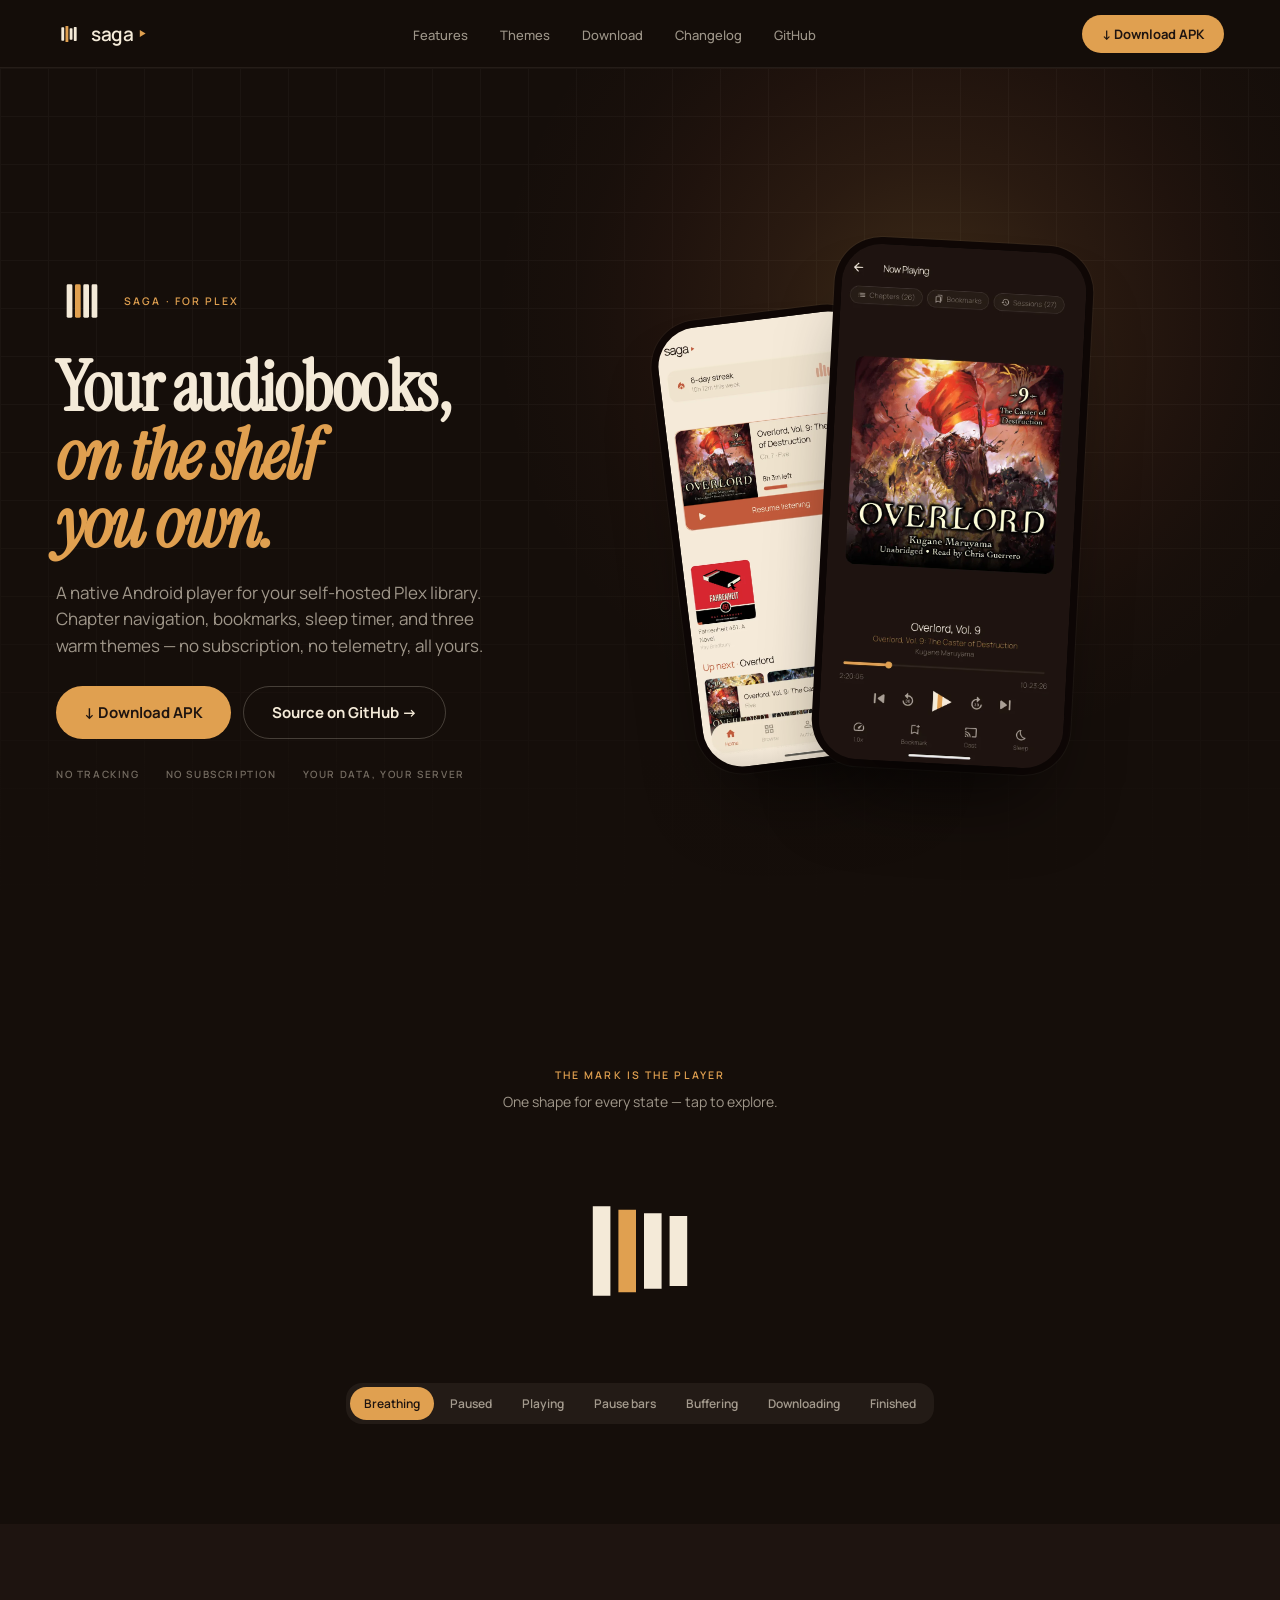
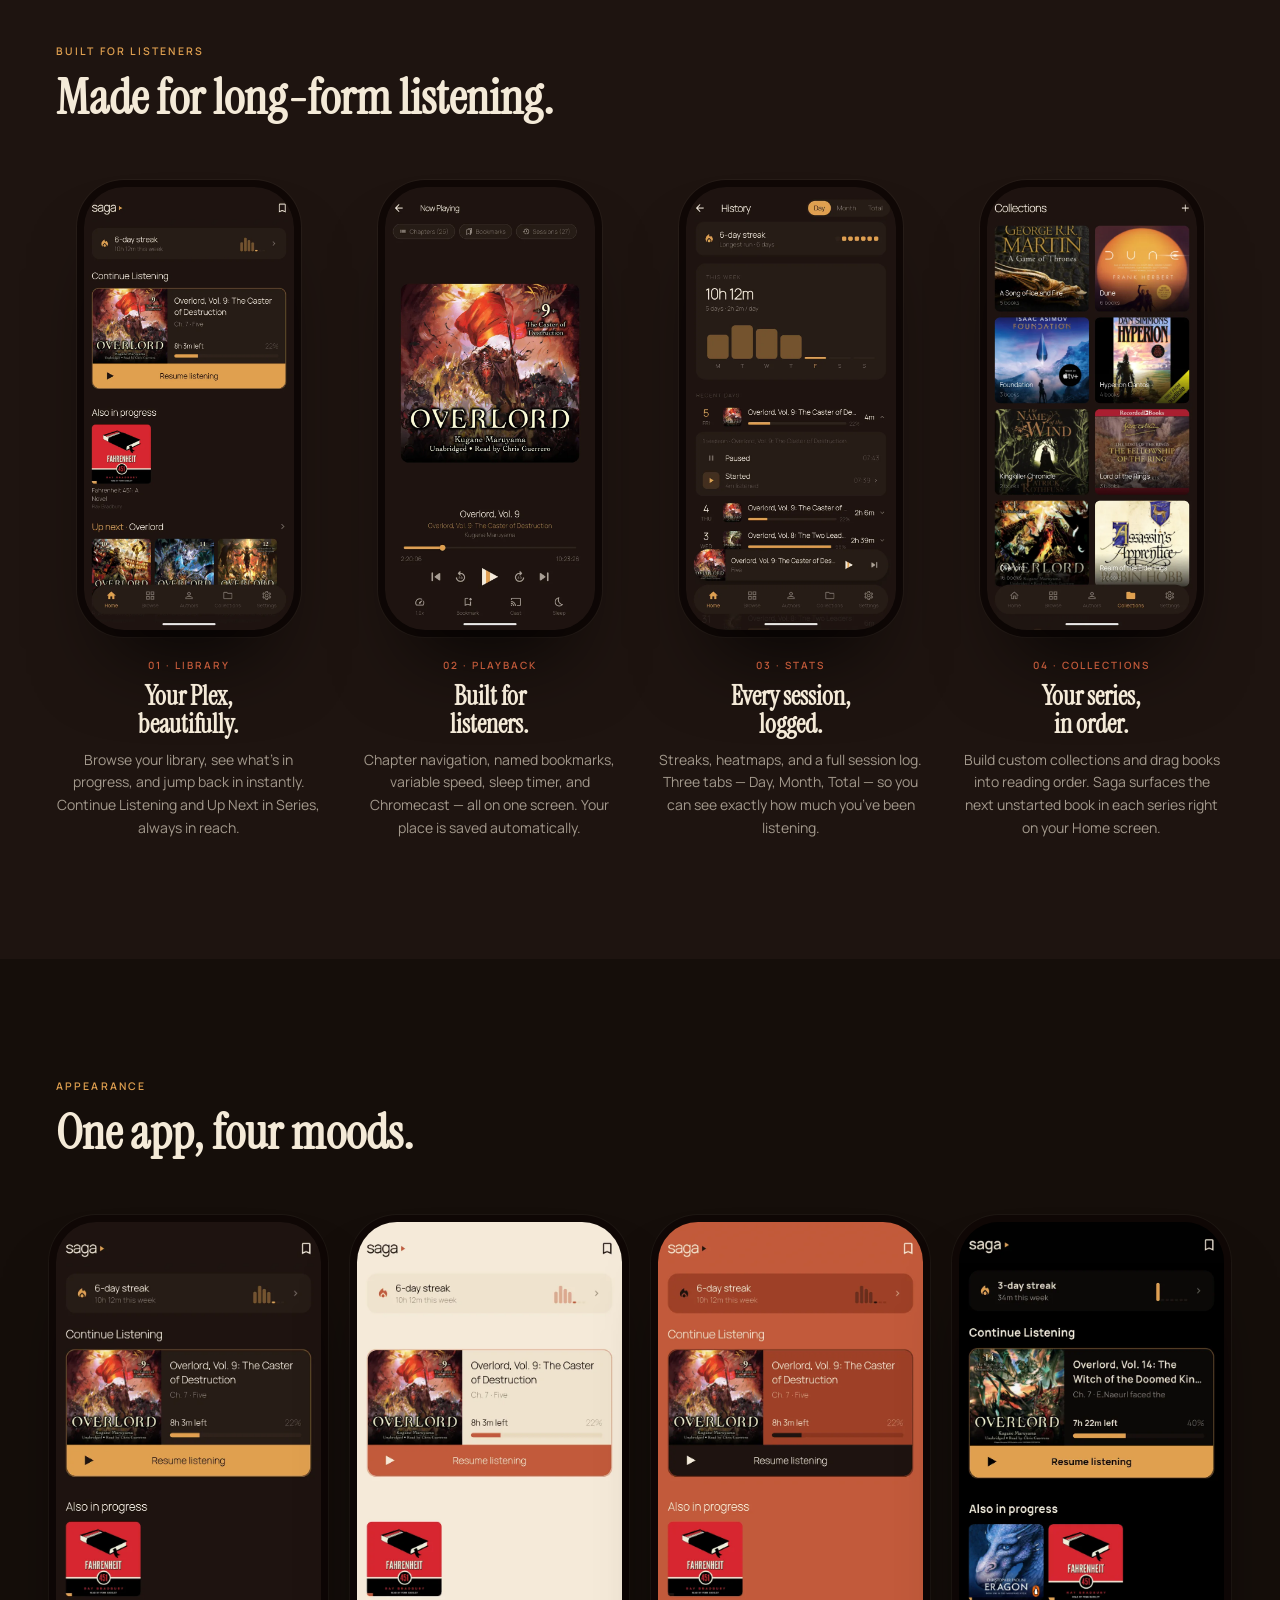
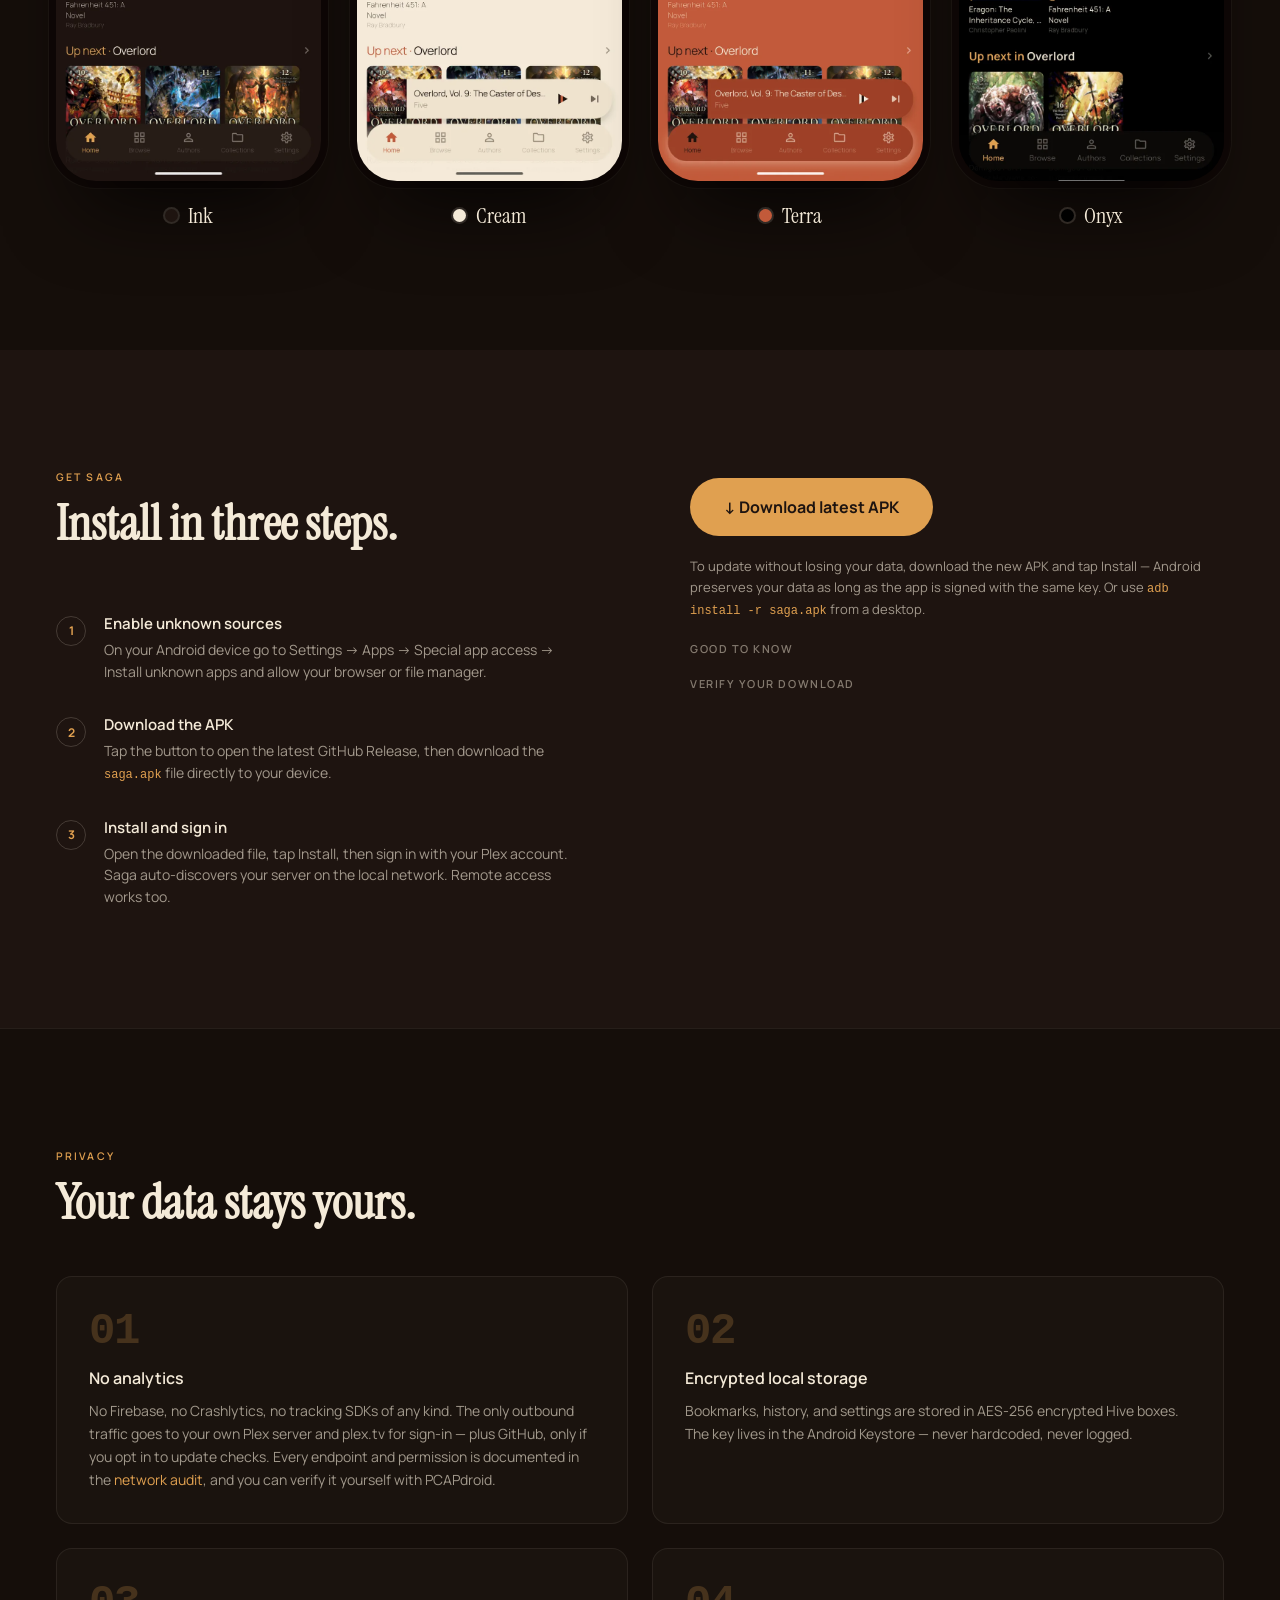
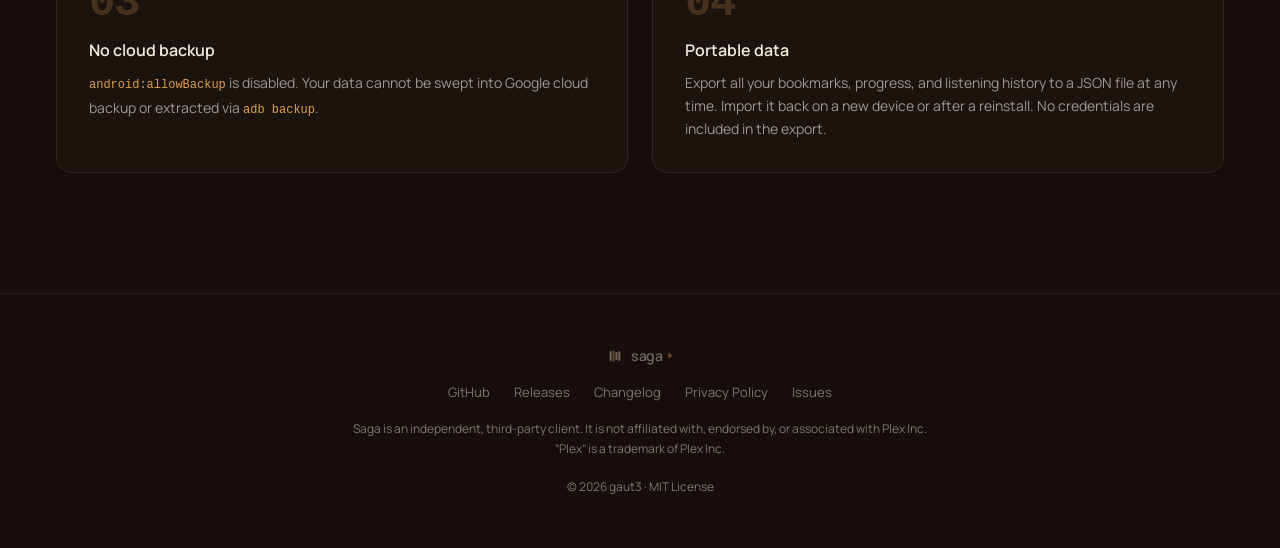
==== docs/index.html @ f22e3cf7 "Better webpage performance" ====
<!doctype html>
<html lang="en">
<head>
  <meta charset="utf-8" />
  <title>Saga — Audiobook player for Plex</title>
  <meta name="viewport" content="width=device-width, initial-scale=1" />
  <meta name="description" content="A native Android audiobook player for your self-hosted Plex library. Stream, download offline, and track your listening. Free and open source." />
  <meta property="og:title" content="Saga — Audiobook player for Plex" />
  <meta property="og:description" content="Stream audiobooks from your Plex server. No subscription, no telemetry, all yours." />
  <meta property="og:type" content="website" />

  <link rel="icon" type="image/svg+xml" href="assets/svg/mark/saga-mark-ink-bg.svg" />
  <link rel="icon" type="image/png" sizes="96x96" href="favicon-96x96.png" />
  <link rel="icon" type="image/png" sizes="192x192" href="favicon-192x192.png" />
  <link rel="icon" href="favicon.ico" sizes="48x48" />
  <link rel="apple-touch-icon" href="apple-touch-icon.png" />

  <link rel="preconnect" href="https://fonts.googleapis.com" />
  <link rel="preconnect" href="https://fonts.gstatic.com" crossorigin />
  <link href="https://fonts.googleapis.com/css2?family=Manrope:wght@400;500;600;700&family=Instrument+Serif:ital@0;1&display=swap" rel="stylesheet" />

  <style>
    *, *::before, *::after { box-sizing: border-box; margin: 0; padding: 0; }

    :root {
      --ink:    #1E1410;
      --ink-bg: #150E0A;
      --cream:  #F4EAD8;
      --amber:  #E0A050;
      --terra:  #C25A3A;
      --sub:    rgba(244,234,216,0.62);
      --sub2:   rgba(244,234,216,0.48);
      --border: rgba(244,234,216,0.07);
      --ff-body:    'Manrope', system-ui, sans-serif;
      --ff-display: 'Instrument Serif', Georgia, serif;
    }

    html { scroll-behavior: smooth; }

    body {
      font-family: var(--ff-body);
      background: var(--ink-bg);
      color: var(--cream);
      -webkit-font-smoothing: antialiased;
      overflow-x: hidden;
    }

    /* ─── ANIMATED MARK ─── */
    /* Uniform bar geometry for ALL animated states: y=36 h=128, centred at y=100.
       Logo-pose (varied heights) is static-only — nav and footer only. */
    .mark .sp, .demo-mark .sp {
      transform-box: fill-box;
      transform-origin: center center;
    }

    /* Scrolled out of view — stop repainting (toggled by the observer in JS). */
    .mark.offscreen .sp { animation-play-state: paused; }

    /* Playing — synthetic RMS envelope per spec:
       levels[i] = master + 0.18·sin(phase·rate[i] + off[i])
       rate=[1,1.6,1.3,2.0]  off=[0,1.1,2.3,3.4]  master≈0.68
       → periods from rate: 2.4 / rate[i] */
    @keyframes sp1 {
      0%,100% { transform: scaleY(0.78); }
      40%     { transform: scaleY(0.50); }
      70%     { transform: scaleY(0.86); }
    }
    @keyframes sp2 {
      0%,100% { transform: scaleY(0.72); }
      35%     { transform: scaleY(0.90); }
      65%     { transform: scaleY(0.50); }
    }
    @keyframes sp3 {
      0%,100% { transform: scaleY(0.80); }
      50%     { transform: scaleY(0.48); }
    }
    @keyframes sp4 {
      0%,100% { transform: scaleY(0.65); }
      30%     { transform: scaleY(0.94); }
      68%     { transform: scaleY(0.54); }
    }

    @media (prefers-reduced-motion: no-preference) {
      /* periods: 2.4s / rate;  delays: off/(2π) × period */
      .mark.playing .sp1 { animation: sp1 2.40s ease-in-out infinite 0.00s; }
      .mark.playing .sp2 { animation: sp2 1.50s ease-in-out infinite 0.26s; }
      .mark.playing .sp3 { animation: sp3 1.85s ease-in-out infinite 0.68s; }
      .mark.playing .sp4 { animation: sp4 1.20s ease-in-out infinite 0.65s; }
    }

    /* ─── NAV ─── */
    nav {
      position: sticky; top: 0; z-index: 100;
      display: flex; align-items: center; justify-content: space-between;
      padding: 0 56px; height: 68px;
      /* No backdrop-filter: at this opacity the blur was invisible but still cost
         a full-width re-composite on every scroll frame. */
      background: rgba(21,14,10,0.94);
      border-bottom: 1px solid var(--border);
    }

    .nav-logo {
      display: flex; align-items: center; gap: 9px; text-decoration: none;
    }
    .nav-wordmark {
      display: inline-flex; align-items: center; gap: 5px;
      font-family: var(--ff-body); font-weight: 600; font-size: 19px;
      letter-spacing: -0.025em; color: var(--cream);
    }

    .nav-links { display: flex; gap: 32px; list-style: none; }
    .nav-links a {
      font-size: 13px; font-weight: 500;
      color: var(--sub); text-decoration: none;
      transition: color .15s;
    }
    .nav-links a:hover { color: var(--cream); }

    .nav-toggle {
      display: none; background: none; border: none;
      cursor: pointer; color: var(--cream); padding: 8px;
      flex-shrink: 0;
    }

    /* ─── BUTTONS ─── */
    .btn {
      display: inline-flex; align-items: center; gap: 7px;
      font-family: var(--ff-body); font-weight: 700;
      border-radius: 99px; text-decoration: none; cursor: pointer;
      transition: opacity .15s, transform .15s;
      border: none;
    }
    .btn:hover { opacity: .88; transform: translateY(-1px); }

    .btn-amber { background: var(--amber); color: var(--ink); }
    .btn-sm  { font-size: 13px; padding: 10px 20px; }
    .btn-md  { font-size: 15px; padding: 15px 28px; }
    .btn-lg  { font-size: 16px; padding: 18px 34px; }

    .btn-ghost {
      background: transparent; color: var(--cream);
      border: 1px solid rgba(244,234,216,.22);
    }
    .btn-ghost:hover { border-color: rgba(244,234,216,.45); opacity: 1; }

    /* ─── PHONE FRAME ─── */
    .phone {
      border-radius: 40px; overflow: hidden; background: #060302;
      box-shadow:
        0 50px 80px -30px rgba(0,0,0,.75),
        0 0 0 7px #100806,
        0 0 0 8px rgba(244,234,216,.04);
      flex-shrink: 0;
    }
    /* height:auto lets the intrinsic width/height attrs reserve space without
       forcing the pixel height. */
    .phone img { display: block; width: 100%; height: auto; }

    /* ─── HERO ─── */
    #hero {
      position: relative; overflow: hidden;
      min-height: 100svh;
      display: flex; align-items: center;
      padding: 100px 56px 80px;
    }

    .hero-glow {
      position: absolute; right: -80px; top: -180px;
      width: 860px; height: 860px; pointer-events: none;
      /* No filter: blur() — an 18px blur on an 860px box forced a large offscreen
         buffer for softening a gradient that already falls off over ~390px.
         The extra stops carry the same tail at zero compositor cost. */
      background: radial-gradient(circle,
        rgba(224,160,80,.20)  0%,
        rgba(210,125,70,.11) 26%,
        rgba(194,90,58,.06)  45%,
        rgba(194,90,58,.02)  58%,
        transparent          72%);
    }

    .hero-grid {
      position: absolute; inset: 0; pointer-events: none; opacity: .032;
      background-image:
        linear-gradient(rgba(244,234,216,1) 1px, transparent 1px),
        linear-gradient(90deg, rgba(244,234,216,1) 1px, transparent 1px);
      background-size: 48px 48px;
      -webkit-mask-image: linear-gradient(to bottom, black 40%, transparent 100%);
      mask-image: linear-gradient(to bottom, black 40%, transparent 100%);
    }

    #hero::after {
      content: '';
      position: absolute; bottom: 0; left: 0; right: 0;
      height: 220px; pointer-events: none;
      background: linear-gradient(to bottom, transparent, var(--ink-bg));
    }

    .hero-inner {
      position: relative;
      max-width: 1240px; margin: 0 auto; width: 100%;
      display: grid; grid-template-columns: 1fr 1fr;
      gap: 80px; align-items: center;
    }

    .hero-copy { display: flex; flex-direction: column; gap: 22px; }

    .eyebrow {
      font-size: 10.5px; font-weight: 600;
      letter-spacing: .2em; text-transform: uppercase;
      color: var(--amber);
    }

    .hero-h1 {
      font-family: var(--ff-display);
      font-size: clamp(50px, 5.5vw, 84px);
      line-height: .97; letter-spacing: -.02em;
    }
    .hero-h1 em { color: var(--amber); font-style: italic; }

    .hero-sub {
      font-size: 17px; line-height: 1.58;
      color: var(--sub); max-width: 460px;
    }

    .hero-ctas { display: flex; gap: 12px; flex-wrap: wrap; margin-top: 4px; }

    .hero-trust {
      display: flex; gap: 26px; flex-wrap: wrap; margin-top: 6px;
    }
    .hero-trust span {
      font-size: 10px; font-weight: 600;
      letter-spacing: .16em; text-transform: uppercase;
      color: var(--sub2);
    }

    .hero-phones {
      position: relative; height: 580px;
    }
    .hero-phones .phone-a {
      position: absolute; left: 0; top: 80px;
      width: 210px; transform: rotate(-7deg);
    }
    .hero-phones .phone-b {
      position: absolute; left: 150px; top: 10px;
      width: 245px; transform: rotate(3deg); z-index: 2;
    }

    /* ─── SHARED SECTION CHROME ─── */
    .section { padding: 120px 56px; }
    .section-inner { max-width: 1200px; margin: 0 auto; }

    .section-h2 {
      font-family: var(--ff-display);
      font-size: clamp(34px, 3.8vw, 52px);
      line-height: 1.05; margin: 14px 0 64px;
    }

    /* ─── MARK DEMO ─── */
    /* Animations are JS-driven (rAF morph engine). Only layout here. */
    #mark-demo { padding: 100px 56px; text-align: center; }
    .demo-caption { font-size: 14px; color: var(--sub); margin-top: 10px; }
    .demo-stage {
      display: flex; justify-content: center; align-items: center;
      height: 200px; margin: 40px 0 32px;
    }

    /* state bar */
    .state-bar {
      display: flex; flex-wrap: wrap; justify-content: center;
      background: rgba(244,234,216,0.06);
      border-radius: 16px; padding: 4px; gap: 2px;
      width: fit-content; max-width: 100%; margin: 0 auto;
    }
    .state-btn {
      font-family: var(--ff-body); font-size: 12px; font-weight: 600;
      color: var(--sub); background: transparent; border: none;
      padding: 8px 14px; border-radius: 99px; cursor: pointer;
      transition: background .15s, color .15s; white-space: nowrap;
    }
    .state-btn:hover { color: var(--cream); }
    .state-btn.active { background: var(--amber); color: var(--ink); }

    /* ─── FEATURES ─── */
    #features { background: var(--ink); }

    .features-grid {
      display: grid; grid-template-columns: repeat(4,1fr);
      gap: 36px; align-items: start;
    }

    .feature-card {
      display: flex; flex-direction: column;
      align-items: center; gap: 28px;
    }
    .feature-card .phone { width: min(210px, 100%); }

    .feature-copy { text-align: center; min-height: 100px; }
    .feature-copy .feature-eyebrow {
      font-size: 10px; font-weight: 600;
      letter-spacing: .2em; text-transform: uppercase;
      color: var(--terra); margin-bottom: 10px;
    }
    .feature-copy h3 {
      font-family: var(--ff-display);
      font-size: 26px; line-height: 1.1; margin-bottom: 10px;
    }
    .feature-copy p { font-size: 14px; line-height: 1.62; color: var(--sub); }

    /* ─── THEMES ─── */
    #themes {}

    .themes-grid {
      display: grid; grid-template-columns: repeat(4,1fr);
      gap: 36px;
    }

    .theme-card {
      display: flex; flex-direction: column;
      align-items: center; gap: 20px;
    }
    .theme-card .phone { width: 100%; max-width: 300px; }

    .theme-label {
      display: flex; align-items: center; gap: 10px;
    }
    .theme-swatch {
      width: 13px; height: 13px; border-radius: 50%;
      box-shadow: 0 0 0 2px rgba(244,234,216,.14);
    }
    .theme-name {
      font-family: var(--ff-display); font-size: 22px;
    }

    /* ─── DOWNLOAD ─── */
    #download { background: var(--ink); }

    .download-layout {
      display: grid; grid-template-columns: 1fr 1fr;
      gap: 100px; align-items: start;
    }

    .steps { display: flex; flex-direction: column; gap: 32px; }

    .step { display: flex; gap: 18px; align-items: flex-start; }

    .step-num {
      width: 30px; height: 30px; border-radius: 50%; flex-shrink: 0;
      border: 1px solid rgba(244,234,216,.18);
      display: flex; align-items: center; justify-content: center;
      font-size: 12px; font-weight: 700; color: var(--amber);
      margin-top: 3px;
    }
    .step-body h4 { font-size: 15px; font-weight: 600; margin-bottom: 5px; }
    .step-body p  { font-size: 14px; line-height: 1.55; color: var(--sub); }

    .download-aside {
      display: flex; flex-direction: column; gap: 20px;
      padding-top: 8px; align-items: flex-start;
    }
    .download-note {
      font-size: 13px; line-height: 1.6; color: var(--sub2);
    }
    .download-note code {
      font-family: 'SF Mono', 'Fira Code', monospace;
      color: var(--amber); font-size: 12px;
    }
    .download-note--important { color: var(--sub); }
    .download-details { display: flex; flex-direction: column; gap: 14px; }
    .download-details summary {
      font-size: 11px; font-weight: 600;
      letter-spacing: .14em; text-transform: uppercase;
      color: var(--sub2); cursor: pointer; list-style: none;
      user-select: none;
    }
    .download-details summary::-webkit-details-marker { display: none; }

    /* ─── HERO MARK ─── */
    .hero-mark-wrap {
      display: flex; align-items: center; gap: 16px; margin-bottom: 4px;
    }

    /* ─── PRIVACY ─── */
    #privacy { border-top: 1px solid var(--border); }

    .privacy-grid {
      display: grid; grid-template-columns: repeat(2,1fr);
      gap: 24px; margin-top: 0;
    }

    .privacy-card {
      padding: 32px;
      border: 1px solid var(--border);
      border-radius: 16px;
      background: rgba(244,234,216,.025);
    }
    .privacy-card h3 { font-size: 16px; font-weight: 600; margin-bottom: 10px; }
    .privacy-card p  { font-size: 14px; line-height: 1.65; color: var(--sub); }
    .privacy-card::before {
      content: attr(data-index);
      display: block;
      font-family: 'SF Mono', 'Fira Code', monospace;
      font-size: 44px; font-weight: 700;
      color: var(--amber); opacity: 0.22;
      line-height: 1; margin-bottom: 14px;
      letter-spacing: -0.03em;
    }

    /* ─── FOOTER ─── */
    footer {
      padding: 52px 56px;
      border-top: 1px solid var(--border);
      display: flex; flex-direction: column;
      align-items: center; gap: 18px; text-align: center;
    }

    footer img { height: 18px; opacity: .45; }

    .footer-links { display: flex; gap: 24px; }
    .footer-links a {
      font-size: 13px; color: var(--sub2); text-decoration: none;
    }
    .footer-links a:hover { color: var(--sub); }

    .footer-legal {
      font-size: 12px; color: var(--sub2);
      max-width: 580px; line-height: 1.65;
    }

    /* ─── RESPONSIVE ─── */
    @media (max-width: 860px) {
      nav { padding: 0 24px; }
      .nav-toggle { display: flex; align-items: center; }
      .nav-links {
        display: none; flex-direction: column;
        position: absolute; top: 68px; left: 0; right: 0;
        background: rgba(21,14,10,0.97);
        padding: 8px 24px 20px; gap: 0;
        border-bottom: 1px solid var(--border); z-index: 99;
      }
      nav.nav-open .nav-links { display: flex; }
      .nav-links li { padding: 12px 0; border-bottom: 1px solid var(--border); }
      .nav-links li:last-child { border-bottom: none; }
      .nav-links a { font-size: 15px; }

      #hero { padding: 80px 24px 60px; }
      .hero-inner { grid-template-columns: 1fr; gap: 56px; }
      .hero-copy { align-items: center; text-align: center; }
      .hero-ctas { justify-content: center; }
      .hero-phones { height: 340px; width: 300px; margin: 0 auto; }
      .hero-phones .phone-a { width: 160px; top: 40px; }
      .hero-phones .phone-b { left: 110px; top: 0; width: 190px; }

      .section { padding: 80px 24px; }
      .section-inner { text-align: center; }
      .section-inner .eyebrow { display: block; }

      .features-grid,
      .themes-grid,
      .download-layout { grid-template-columns: 1fr; gap: 40px; }

      .privacy-grid { grid-template-columns: 1fr; gap: 20px; }

      .feature-card { align-items: center; }
      .feature-card .phone,
      .theme-card .phone { max-width: 260px; }

      .download-layout > div { text-align: center; }
      .steps { text-align: left; display: inline-block; }
      .download-aside { align-items: center; }

      footer { padding: 40px 24px; }
    }
  </style>
</head>
<body>

<!-- NAV -->
<nav>
  <a class="nav-logo" href="#">
    <svg viewBox="0 0 200 200" width="26" height="26" aria-hidden="true">
      <rect x="41"  y="48" width="22" height="104" rx="5" fill="#F4EAD8"/>
      <rect x="73"  y="38" width="22" height="124" rx="5" fill="#E0A050"/>
      <rect x="105" y="56" width="22" height="88"  rx="5" fill="#F4EAD8"/>
      <rect x="137" y="46" width="22" height="108" rx="5" fill="#F4EAD8"/>
    </svg>
    <span class="nav-wordmark">saga<svg width="9" height="9" viewBox="0 0 40 40" aria-hidden="true"><path d="M8 4 L34 20 L8 36 Z" fill="#E0A050"/></svg></span>
  </a>
  <ul class="nav-links">
    <li><a href="#features">Features</a></li>
    <li><a href="#themes">Themes</a></li>
    <li><a href="#download">Download</a></li>
    <li><a href="changelog.html">Changelog</a></li>
    <li><a href="https://github.com/gaut3/saga" target="_blank" rel="noopener">GitHub</a></li>
  </ul>
  <button class="nav-toggle" id="nav-toggle" aria-label="Open navigation" aria-expanded="false">
    <svg width="18" height="14" viewBox="0 0 18 14" fill="none" aria-hidden="true">
      <rect y="0" width="18" height="2" rx="1" fill="currentColor"/>
      <rect y="6" width="18" height="2" rx="1" fill="currentColor"/>
      <rect y="12" width="18" height="2" rx="1" fill="currentColor"/>
    </svg>
  </button>
  <a class="btn btn-amber btn-sm" href="https://github.com/gaut3/saga/releases/latest">&#8595; Download APK</a>
</nav>

<!-- HERO -->
<section id="hero">
  <div class="hero-glow"></div>
  <div class="hero-grid"></div>
  <div class="hero-inner">

    <div class="hero-copy">
      <div class="hero-mark-wrap">
        <svg class="mark playing" viewBox="0 0 200 200" width="52" height="52" aria-hidden="true">
          <rect class="sp sp1" x="41"  y="36" width="22" height="128" rx="5" fill="#F4EAD8"/>
          <rect class="sp sp2" x="73"  y="36" width="22" height="128" rx="5" fill="#E0A050"/>
          <rect class="sp sp3" x="105" y="36" width="22" height="128" rx="5" fill="#F4EAD8"/>
          <rect class="sp sp4" x="137" y="36" width="22" height="128" rx="5" fill="#F4EAD8"/>
        </svg>
        <div class="eyebrow" id="hero-version">Saga &middot; For Plex</div>
      </div>
      <h1 class="hero-h1">
        Your audiobooks,<br>
        <em>on the shelf<br>you own.</em>
      </h1>
      <p class="hero-sub">
        A native Android player for your self-hosted Plex library.
        Chapter navigation, bookmarks, sleep timer, and three warm themes &mdash;
        no subscription, no telemetry, all yours.
      </p>
      <div class="hero-ctas">
        <a class="btn btn-amber btn-md" href="https://github.com/gaut3/saga/releases/latest">&#8595; Download APK</a>
        <a class="btn btn-ghost btn-md" href="https://github.com/gaut3/saga" target="_blank" rel="noopener">Source on GitHub &rarr;</a>
      </div>
      <div class="hero-trust">
        <span>No tracking</span>
        <span>No subscription</span>
        <span>Your data, your server</span>
      </div>
    </div>

    <div class="hero-phones">
      <div class="phone phone-a">
        <img src="screens/home-cream.webp" alt="Home screen, cream theme"
             width="720" height="1517" decoding="async" fetchpriority="high" />
      </div>
      <div class="phone phone-b">
        <img src="screens/player-ink.webp" alt="Now Playing screen"
             width="720" height="1517" decoding="async" fetchpriority="high" />
      </div>
    </div>

  </div>
</section>

<!-- MARK DEMO -->
<section id="mark-demo" class="section">
  <div class="section-inner">
    <div class="eyebrow">The mark is the player</div>
    <p class="demo-caption">One shape for every state &mdash; tap to explore.</p>
    <div class="demo-stage">
      <!-- JS morph engine sets polygon points each frame.
           4 polygons = 4 bar/triangle slices; z-order handles pause-bar colour. -->
      <svg id="demo-mark" viewBox="0 0 200 200" width="160" height="160" overflow="visible" style="cursor:pointer" role="button" aria-label="Toggle play/pause">
        <polygon class="sp sp1" fill="#F4EAD8"/>
        <polygon class="sp sp2" fill="#E0A050"/>
        <polygon class="sp sp3" fill="#F4EAD8"/>
        <polygon class="sp sp4" fill="#F4EAD8"/>
      </svg>
    </div>
    <div class="state-bar">
      <button class="state-btn active" data-state="breathing">Breathing</button>
      <button class="state-btn" data-state="paused">Paused</button>
      <button class="state-btn" data-state="playing">Playing</button>
      <button class="state-btn" data-state="pausebars">Pause bars</button>
      <button class="state-btn" data-state="buffering">Buffering</button>
      <button class="state-btn" data-state="downloading">Downloading</button>
      <button class="state-btn" data-state="finished">Finished</button>
    </div>
  </div>
</section>

<!-- FEATURES -->
<section id="features" class="section">
  <div class="section-inner">
    <div class="eyebrow">Built for listeners</div>
    <h2 class="section-h2">Made for long-form listening.</h2>
    <div class="features-grid">

      <div class="feature-card">
        <div class="phone"><img src="screens/home-ink.webp" alt="Library screen" width="720" height="1517" loading="lazy" decoding="async" /></div>
        <div class="feature-copy">
          <div class="feature-eyebrow">01 &middot; Library</div>
          <h3>Your Plex,<br>beautifully.</h3>
          <p>Browse your library, see what&rsquo;s in progress, and jump back in instantly. Continue Listening and Up Next in Series, always in reach.</p>
        </div>
      </div>

      <div class="feature-card">
        <div class="phone"><img src="screens/player-ink.webp" alt="Player screen" width="720" height="1517" loading="lazy" decoding="async" /></div>
        <div class="feature-copy">
          <div class="feature-eyebrow">02 &middot; Playback</div>
          <h3>Built for<br>listeners.</h3>
          <p>Chapter navigation, named bookmarks, variable speed, sleep timer, and Chromecast &mdash; all on one screen. Your place is saved automatically.</p>
        </div>
      </div>

      <div class="feature-card">
        <div class="phone"><img src="screens/history-day-ink.webp" alt="History screen" width="720" height="1517" loading="lazy" decoding="async" /></div>
        <div class="feature-copy">
          <div class="feature-eyebrow">03 &middot; Stats</div>
          <h3>Every session,<br>logged.</h3>
          <p>Streaks, heatmaps, and a full session log. Three tabs &mdash; Day, Month, Total &mdash; so you can see exactly how much you&rsquo;ve been listening.</p>
        </div>
      </div>

      <div class="feature-card">
        <div class="phone"><img src="screens/collections-ink.webp" alt="Collections screen" width="720" height="1517" loading="lazy" decoding="async" /></div>
        <div class="feature-copy">
          <div class="feature-eyebrow">04 &middot; Collections</div>
          <h3>Your series,<br>in order.</h3>
          <p>Build custom collections and drag books into reading order. Saga surfaces the next unstarted book in each series right on your Home screen.</p>
        </div>
      </div>

    </div>
  </div>
</section>

<!-- THEMES -->
<section id="themes" class="section">
  <div class="section-inner">
    <div class="eyebrow">Appearance</div>
    <h2 class="section-h2">One app, four moods.</h2>
    <div class="themes-grid">

      <div class="theme-card">
        <div class="phone"><img src="screens/home-ink.webp" alt="Ink theme" width="720" height="1517" loading="lazy" decoding="async" /></div>
        <div class="theme-label">
          <div class="theme-swatch" style="background:#1E1410"></div>
          <span class="theme-name">Ink</span>
        </div>
      </div>

      <div class="theme-card">
        <div class="phone"><img src="screens/home-cream.webp" alt="Cream theme" width="720" height="1517" loading="lazy" decoding="async" /></div>
        <div class="theme-label">
          <div class="theme-swatch" style="background:#F4EAD8"></div>
          <span class="theme-name">Cream</span>
        </div>
      </div>

      <div class="theme-card">
        <div class="phone"><img src="screens/home-terra.webp" alt="Terra theme" width="720" height="1517" loading="lazy" decoding="async" /></div>
        <div class="theme-label">
          <div class="theme-swatch" style="background:#C25A3A"></div>
          <span class="theme-name">Terra</span>
        </div>
      </div>

      <div class="theme-card">
        <div class="phone"><img src="screens/home-onyx.webp" alt="Onyx theme — true black for OLED" width="720" height="1517" loading="lazy" decoding="async" /></div>
        <div class="theme-label">
          <div class="theme-swatch" style="background:#000"></div>
          <span class="theme-name">Onyx</span>
        </div>
      </div>

    </div>
  </div>
</section>

<!-- DOWNLOAD -->
<section id="download" class="section">
  <div class="section-inner">
    <div class="download-layout">

      <div>
        <div class="eyebrow">Get Saga</div>
        <h2 class="section-h2">Install in three steps.</h2>
        <div class="steps">
          <div class="step">
            <div class="step-num">1</div>
            <div class="step-body">
              <h4>Enable unknown sources</h4>
              <p>On your Android device go to Settings &rarr; Apps &rarr; Special app access &rarr; Install unknown apps and allow your browser or file manager.</p>
            </div>
          </div>
          <div class="step">
            <div class="step-num">2</div>
            <div class="step-body">
              <h4>Download the APK</h4>
              <p>Tap the button to open the latest GitHub Release, then download the <code style="font-family:monospace;color:var(--amber);font-size:12px">saga.apk</code> file directly to your device.</p>
            </div>
          </div>
          <div class="step">
            <div class="step-num">3</div>
            <div class="step-body">
              <h4>Install and sign in</h4>
              <p>Open the downloaded file, tap Install, then sign in with your Plex account. Saga auto-discovers your server on the local network. Remote access works too.</p>
            </div>
          </div>
        </div>
      </div>

      <div class="download-aside">
        <a class="btn btn-amber btn-lg" href="https://github.com/gaut3/saga/releases/latest">&#8595; Download latest APK</a>
        <p class="download-note download-note--important">
          To update without losing your data, download the new APK and tap Install &mdash; Android
          preserves your data as long as the app is signed with the same key. Or use
          <code>adb install -r saga.apk</code> from a desktop.
        </p>
        <details class="download-details">
          <summary>Good to know</summary>
          <p class="download-note">Requires Android 5.0+. A running Plex Media Server with an audiobook library is required.</p>
          <p class="download-note">Prefer not to use mobile data? Enable Wi-Fi-only downloads in Settings &mdash; Saga checks your connection before each job and skips metered networks automatically.</p>
          <p class="download-note">
            Prefer to build from source?<br>
            <a href="https://github.com/gaut3/saga" style="color:var(--amber);text-decoration:none">See the README &rarr;</a>
          </p>
        </details>
        <details class="download-details">
          <summary>Verify your download</summary>
          <p class="download-note">
            Every release ships a SHA-256 checksum. Compare it against the
            <code style="font-family:monospace;color:var(--amber);font-size:12px">saga.apk.sha256</code>
            file on the release page:<br>
            Windows: <code style="font-family:monospace;color:var(--amber);font-size:12px">certutil -hashfile saga.apk SHA256</code><br>
            Linux / macOS: <code style="font-family:monospace;color:var(--amber);font-size:12px">sha256sum saga.apk</code>
          </p>
          <p class="download-note">
            Releases also carry Sigstore build provenance &mdash; cryptographic proof the APK
            was built by GitHub Actions from this repository's public source. With the
            GitHub CLI:<br>
            <code style="font-family:monospace;color:var(--amber);font-size:12px">gh attestation verify saga.apk --repo gaut3/saga</code>
          </p>
          <p class="download-note">
            Releases are published <em>immutable</em>: assets cannot be modified or replaced
            after publishing.
          </p>
        </details>
      </div>

    </div>
  </div>
</section>

<!-- PRIVACY -->
<section id="privacy" class="section">
  <div class="section-inner">
    <div class="eyebrow">Privacy</div>
    <h2 class="section-h2" style="margin-bottom:48px">Your data stays yours.</h2>
    <div class="privacy-grid">

      <div class="privacy-card" data-index="01">
        <h3>No analytics</h3>
        <p>No Firebase, no Crashlytics, no tracking SDKs of any kind. The only outbound traffic goes to your own Plex server and plex.tv for sign-in &mdash; plus GitHub, only if you opt in to update checks. Every endpoint and permission is documented in the <a href="https://github.com/gaut3/saga#network-audit--every-endpoint-saga-contacts" style="color:var(--amber);text-decoration:none">network audit</a>, and you can verify it yourself with PCAPdroid.</p>
      </div>

      <div class="privacy-card" data-index="02">
        <h3>Encrypted local storage</h3>
        <p>Bookmarks, history, and settings are stored in AES-256 encrypted Hive boxes. The key lives in the Android Keystore &mdash; never hardcoded, never logged.</p>
      </div>

      <div class="privacy-card" data-index="03">
        <h3>No cloud backup</h3>
        <p><code style="font-family:monospace;font-size:12px;color:var(--amber)">android:allowBackup</code> is disabled. Your data cannot be swept into Google cloud backup or extracted via <code style="font-family:monospace;font-size:12px;color:var(--amber)">adb backup</code>.</p>
      </div>

      <div class="privacy-card" data-index="04">
        <h3>Portable data</h3>
        <p>Export all your bookmarks, progress, and listening history to a JSON file at any time. Import it back on a new device or after a reinstall. No credentials are included in the export.</p>
      </div>

    </div>
  </div>
</section>

<!-- FOOTER -->
<footer>
  <a href="#" style="display:inline-flex;align-items:center;gap:7px;text-decoration:none;opacity:.4;">
    <svg class="mark" viewBox="0 0 200 200" width="18" height="18" aria-hidden="true">
      <rect x="41"  y="48" width="22" height="104" rx="5" fill="#F4EAD8"/>
      <rect x="73"  y="38" width="22" height="124" rx="5" fill="#E0A050"/>
      <rect x="105" y="56" width="22" height="88"  rx="5" fill="#F4EAD8"/>
      <rect x="137" y="46" width="22" height="108" rx="5" fill="#F4EAD8"/>
    </svg>
    <span style="display:inline-flex;align-items:center;gap:4px;font-family:var(--ff-body);font-weight:600;font-size:14px;letter-spacing:-0.025em;color:var(--cream)">saga<svg width="7" height="7" viewBox="0 0 40 40" aria-hidden="true"><path d="M8 4 L34 20 L8 36 Z" fill="#E0A050"/></svg></span>
  </a>
  <div class="footer-links">
    <a href="https://github.com/gaut3/saga" target="_blank" rel="noopener">GitHub</a>
    <a href="https://github.com/gaut3/saga/releases" target="_blank" rel="noopener">Releases</a>
    <a href="changelog.html">Changelog</a>
    <a href="https://github.com/gaut3/saga/blob/main/PRIVACY_POLICY.md" target="_blank" rel="noopener">Privacy Policy</a>
    <a href="https://github.com/gaut3/saga/issues" target="_blank" rel="noopener">Issues</a>
  </div>
  <p class="footer-legal">
    Saga is an independent, third-party client. It is not affiliated with, endorsed by,
    or associated with Plex&nbsp;Inc. &ldquo;Plex&rdquo; is a trademark of Plex&nbsp;Inc.
  </p>
  <p class="footer-legal">&copy; 2026 gaut3 &middot; MIT License</p>
</footer>

<script>
(function () {
  const svg = document.getElementById('demo-mark');
  if (!svg) return;
  const polys = Array.from(svg.querySelectorAll('.sp'));

  // ── Spec geometry (200×200 design box) ──────────────────────
  // TRI: four contiguous wedges that form the play triangle
  const TRI = [
    [[41,36],[70.5,52],[70.5,148],[41,164]],
    [[70.5,52],[100,68],[100,132],[70.5,148]],
    [[100,68],[129.5,84],[129.5,116],[100,132]],
    [[129.5,84],[159,100],[159,100],[129.5,116]]
  ];
  // BAR: four uniform upright spines (y=36 h=128, centred at y=100)
  const BAR = [
    [[41,36],[63,36],[63,164],[41,164]],
    [[73,36],[95,36],[95,164],[73,164]],
    [[105,36],[127,36],[127,164],[105,164]],
    [[137,36],[159,36],[159,164],[137,164]]
  ];
  // PB: pause-bars — bar0+1 merge amber-left, bar2+3 merge cream-right
  // z-order: bar1 (amber) paints over bar0 (cream) → left reads amber ✓
  const PB = [
    [[41,36],[95,36],[95,164],[41,164]],
    [[41,36],[95,36],[95,164],[41,164]],
    [[105,36],[159,36],[159,164],[105,164]],
    [[105,36],[159,36],[159,164],[105,164]]
  ];

  const SHAPES  = { paused:TRI, playing:BAR, buffering:BAR, downloading:BAR, breathing:BAR, pausebars:PB, finished:BAR };
  // downloading is the one bottom-anchored exception
  const ORIGINS = { paused:'c', playing:'c', buffering:'c', downloading:'b', breathing:'c', pausebars:'c', finished:'c' };

  const clamp = (v,lo,hi) => Math.max(lo, Math.min(hi, v));
  // easeInOutCubic — spec: cubic-bezier(.66,0,.34,1) ≈ easeInOutCubic
  const eic = t => t < .5 ? 4*t*t*t : 1 - Math.pow(-2*t+2, 3)/2;

  // Celebrate keyframes matching the app: 1 → 0.42 → 1.18 → 0.94 → 1
  // Overshoot at 0.54 pushes bars above their normal height (1.18 = 118%).
  function celebrate(u) {
    const pts = [[0,1.0],[0.26,0.42],[0.54,1.18],[0.76,0.94],[1.0,1.0]];
    for (let i = 0; i < pts.length-1; i++) {
      const [t0,v0] = pts[i], [t1,v1] = pts[i+1];
      if (u <= t1) {
        const f = (u-t0)/(t1-t0);
        const fe = f<.5 ? 2*f*f : 1-Math.pow(-2*f+2,2)/2; // easeInOut per segment
        return v0 + (v1-v0)*fe;
      }
    }
    return 1.0;
  }

  // ── Level functions per state (phase in seconds) ─────────────
  const LEVELS = {
    paused:     ()  => [1, 1, 1, 1],
    playing:     t  => { const r=[1,1.6,1.3,2.0], o=[0,1.1,2.3,3.4], m=0.68;
                         return r.map((v,i) => clamp(m + 0.18*Math.sin(t*v*2 + o[i]), .16, 1)); },
    buffering:   t  => [0,1,2,3].map(i => 0.3 + 0.7*((Math.sin(t*Math.PI*2/1.4 - i*0.5)+1)/2)),
    downloading: t  => { const p=(t%2.8)/2.8; return [0,1,2,3].map(i => clamp(p*4-i, .14, 1)); },
    breathing:   t  => [0,.15,.30,.45].map(s => 0.82 + 0.18*Math.sin(2*Math.PI*(t-s)/2.4)),
    pausebars:  ()  => [1, 1, 1, 1],
    // Matches the app exactly: 4.5s cycle, first half blooms via celebrate()
    // keyframes (overshoot to 1.18), second half rests on the logo pose heights.
    // Bell-weight envelope ensures bars start and end exactly on the logo pose.
    finished:    t  => {
      const logo = [0.78, 1.0, 0.66, 0.86];
      const c = (t / 4.5) % 1.0;
      if (c < 0.5) {
        const cb = c / 0.5;
        const w = Math.sin(Math.PI * cb); // bell: 0 at cycle edges, 1 at peak
        return logo.map((lp, i) => {
          const u = clamp(cb * 1.12 - i * 0.04, 0, 1);
          return clamp(lp + (celebrate(u) - lp) * w, 0.12, 1.4);
        });
      }
      return [...logo];
    },
  };

  // ── Morph state ───────────────────────────────────────────────
  const cp = b => b.map(r => r.map(p => [...p]));  // deep copy
  let state = 'playing';
  let fromShape = cp(BAR), toShape = cp(BAR);
  let morphT = 1, morphStart = null;
  const MORPH_DUR = 470;  // ms, per spec
  let phase = 0, lastTs = null;

  // States whose levels never change: once the morph settles there is nothing left
  // to draw, so the loop stops outright rather than spinning on identical frames.
  const STATIC = new Set(['paused', 'pausebars']);
  const reduceMotion = window.matchMedia('(prefers-reduced-motion: reduce)');
  let rafId = null;                    // null = loop not running
  let inView = false;                  // driven by the IntersectionObserver below
  const lastPoints = ['', '', '', ''];

  function lerpShape(a, b, t) {
    return a.map((bar,i) => bar.map((_,k) => [
      a[i][k][0] + (b[i][k][0]-a[i][k][0])*t,
      a[i][k][1] + (b[i][k][1]-a[i][k][1])*t
    ]));
  }

  // Apply level scaling around bar centre (or bottom for downloading)
  function applyLevel(pts, lv, mt, origin) {
    const el = 1 + (lv-1)*mt;  // blends to 1 at morphT=0 so shape transition is clean
    const cy = origin==='b'
      ? Math.max(pts[2][1], pts[3][1])        // bottom edge
      : (pts[0][1] + pts[2][1]) / 2;          // vertical centre
    return pts.map(p => [p[0], cy + (p[1]-cy)*el]);
  }

  // Draws one frame. Returns false when the mark has nothing further to animate.
  function draw(dt, ts) {
    phase += dt;

    if (morphStart !== null) morphT = Math.min(1, (ts-morphStart)/MORPH_DUR);
    const et = eic(morphT);
    const shape = lerpShape(fromShape, toShape, et);
    const levels = LEVELS[state](phase);
    const origin = ORIGINS[state];

    polys.forEach((poly, i) => {
      const pts = applyLevel(shape[i], levels[i], et, origin);
      const s = pts.map(p => p.map(v => v.toFixed(1)).join(',')).join(' ');
      // The attribute write is the costly half; skip it when geometry is unchanged.
      if (s !== lastPoints[i]) { poly.setAttribute('points', s); lastPoints[i] = s; }
    });

    if (morphT >= 1) morphStart = null;
    return !(morphT >= 1 && STATIC.has(state));
  }

  function tick(ts) {
    const dt = lastTs === null ? 0 : (ts-lastTs)/1000;
    lastTs = ts;
    rafId = (draw(dt, ts) && inView) ? requestAnimationFrame(tick) : null;
  }

  function start() {
    if (rafId !== null || !inView || reduceMotion.matches) return;
    lastTs = null;                 // resume where we paused — no phase jump
    rafId = requestAnimationFrame(tick);
  }

  function stop() {
    if (rafId !== null) { cancelAnimationFrame(rafId); rafId = null; }
  }

  // Reduced motion: no loop at all, just the settled shape for the chosen state.
  function drawStatic() {
    morphT = 1; morphStart = null;
    fromShape = cp(toShape);
    draw(0, 0);
  }

  // Init to breathing (idle/splash state — mark just sits quietly)
  state = 'breathing';
  fromShape = cp(BAR); toShape = cp(BAR);
  polys.forEach((p,i) => {
    lastPoints[i] = BAR[i].map(pt=>pt.join(',')).join(' ');
    p.setAttribute('points', lastPoints[i]);
  });

  // Only run while the demo is actually on screen.
  if ('IntersectionObserver' in window) {
    new IntersectionObserver(entries => {
      inView = entries[0].isIntersecting;
      if (inView) start(); else stop();
    }, { rootMargin: '120px' }).observe(svg);
  } else {
    inView = true;
    start();
  }

  if (reduceMotion.addEventListener) {
    reduceMotion.addEventListener('change', () => {
      if (reduceMotion.matches) { stop(); drawStatic(); } else start();
    });
  }

  // ── State switching ───────────────────────────────────────────
  function setState(s) {
    if (!SHAPES[s]) return;
    const et = eic(morphT);
    fromShape = lerpShape(fromShape, toShape, et);
    toShape   = cp(SHAPES[s]);
    state     = s;
    if (reduceMotion.matches) { drawStatic(); return; }
    morphT    = 0;
    morphStart = performance.now();
    start();                       // restart if a static state had stopped the loop
  }

  // Cycle order — mirrors the natural app experience
  const CYCLE = ['breathing', 'paused', 'playing', 'pausebars', 'buffering', 'downloading', 'finished'];
  let cycleIdx = 0;  // starts at breathing

  function setActiveBtn(s) {
    document.querySelectorAll('.state-btn').forEach(b => {
      b.classList.toggle('active', b.dataset.state === s);
    });
  }

  // Click the mark → advance to next state in cycle
  svg.addEventListener('click', () => {
    cycleIdx = (cycleIdx + 1) % CYCLE.length;
    const s = CYCLE[cycleIdx];
    setState(s);
    setActiveBtn(s);
  });

  // State-bar buttons → jump to that state and sync cycle position
  document.querySelectorAll('.state-btn').forEach(btn => {
    btn.addEventListener('click', () => {
      const s = btn.dataset.state;
      cycleIdx = CYCLE.indexOf(s);
      setState(s);
      setActiveBtn(s);
    });
  });
})();

// Pause the hero mark's CSS animation once it scrolls out of view.
(function () {
  const heroMark = document.querySelector('#hero .mark');
  if (!heroMark || !('IntersectionObserver' in window)) return;
  new IntersectionObserver(entries => {
    heroMark.classList.toggle('offscreen', !entries[0].isIntersecting);
  }, { rootMargin: '80px' }).observe(heroMark);
})();

// Nav toggle
(function () {
  const toggle = document.getElementById('nav-toggle');
  if (!toggle) return;
  const nav = toggle.closest('nav');
  toggle.addEventListener('click', () => {
    const open = nav.classList.toggle('nav-open');
    toggle.setAttribute('aria-expanded', String(open));
  });
  document.addEventListener('click', e => {
    if (!e.target.closest('nav') && nav.classList.contains('nav-open')) {
      nav.classList.remove('nav-open');
      toggle.setAttribute('aria-expanded', 'false');
    }
  });
})();

// Fetch latest release tag and inject into hero eyebrow
fetch('https://api.github.com/repos/gaut3/saga/releases/latest')
  .then(r => r.ok ? r.json() : null)
  .then(data => {
    if (data && data.tag_name) {
      const el = document.getElementById('hero-version');
      if (el) el.textContent = 'Saga · ' + data.tag_name + ' · For Plex';
    }
  })
  .catch(() => {});
</script>
</body>
</html>
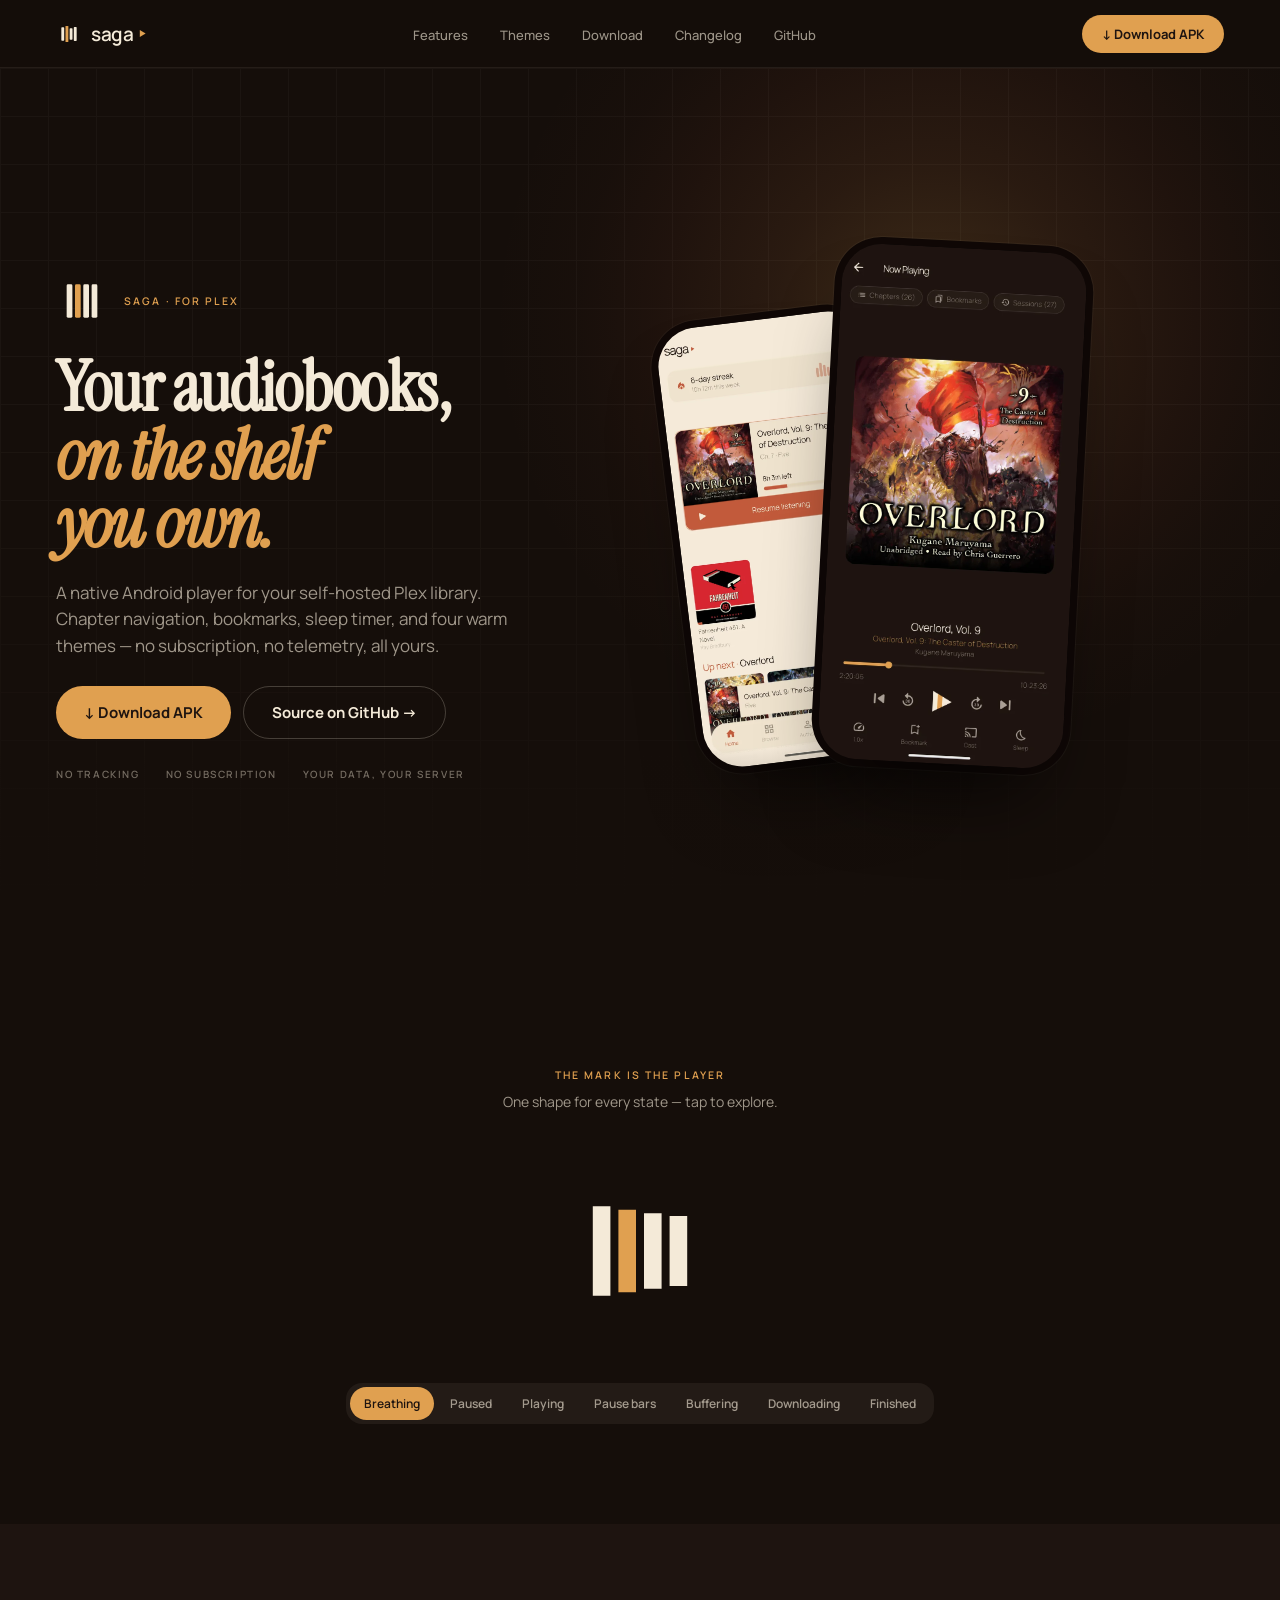
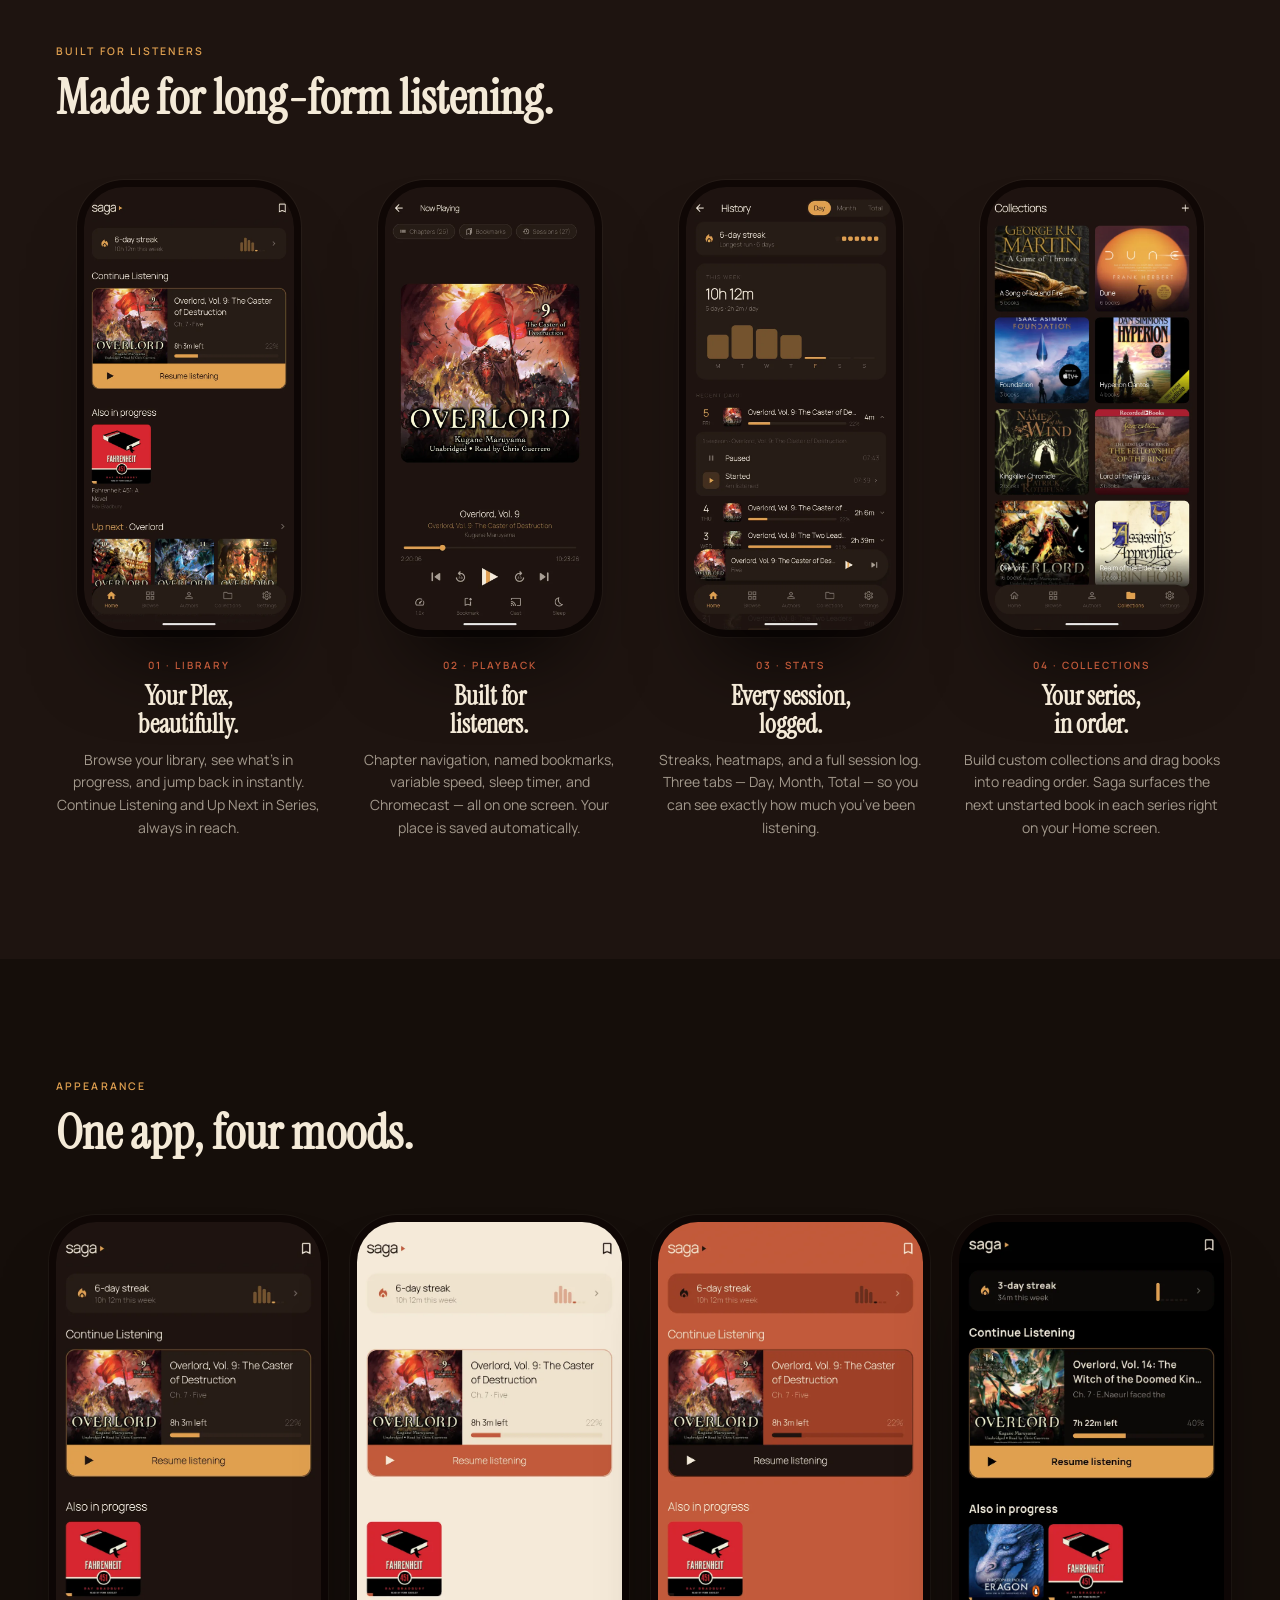
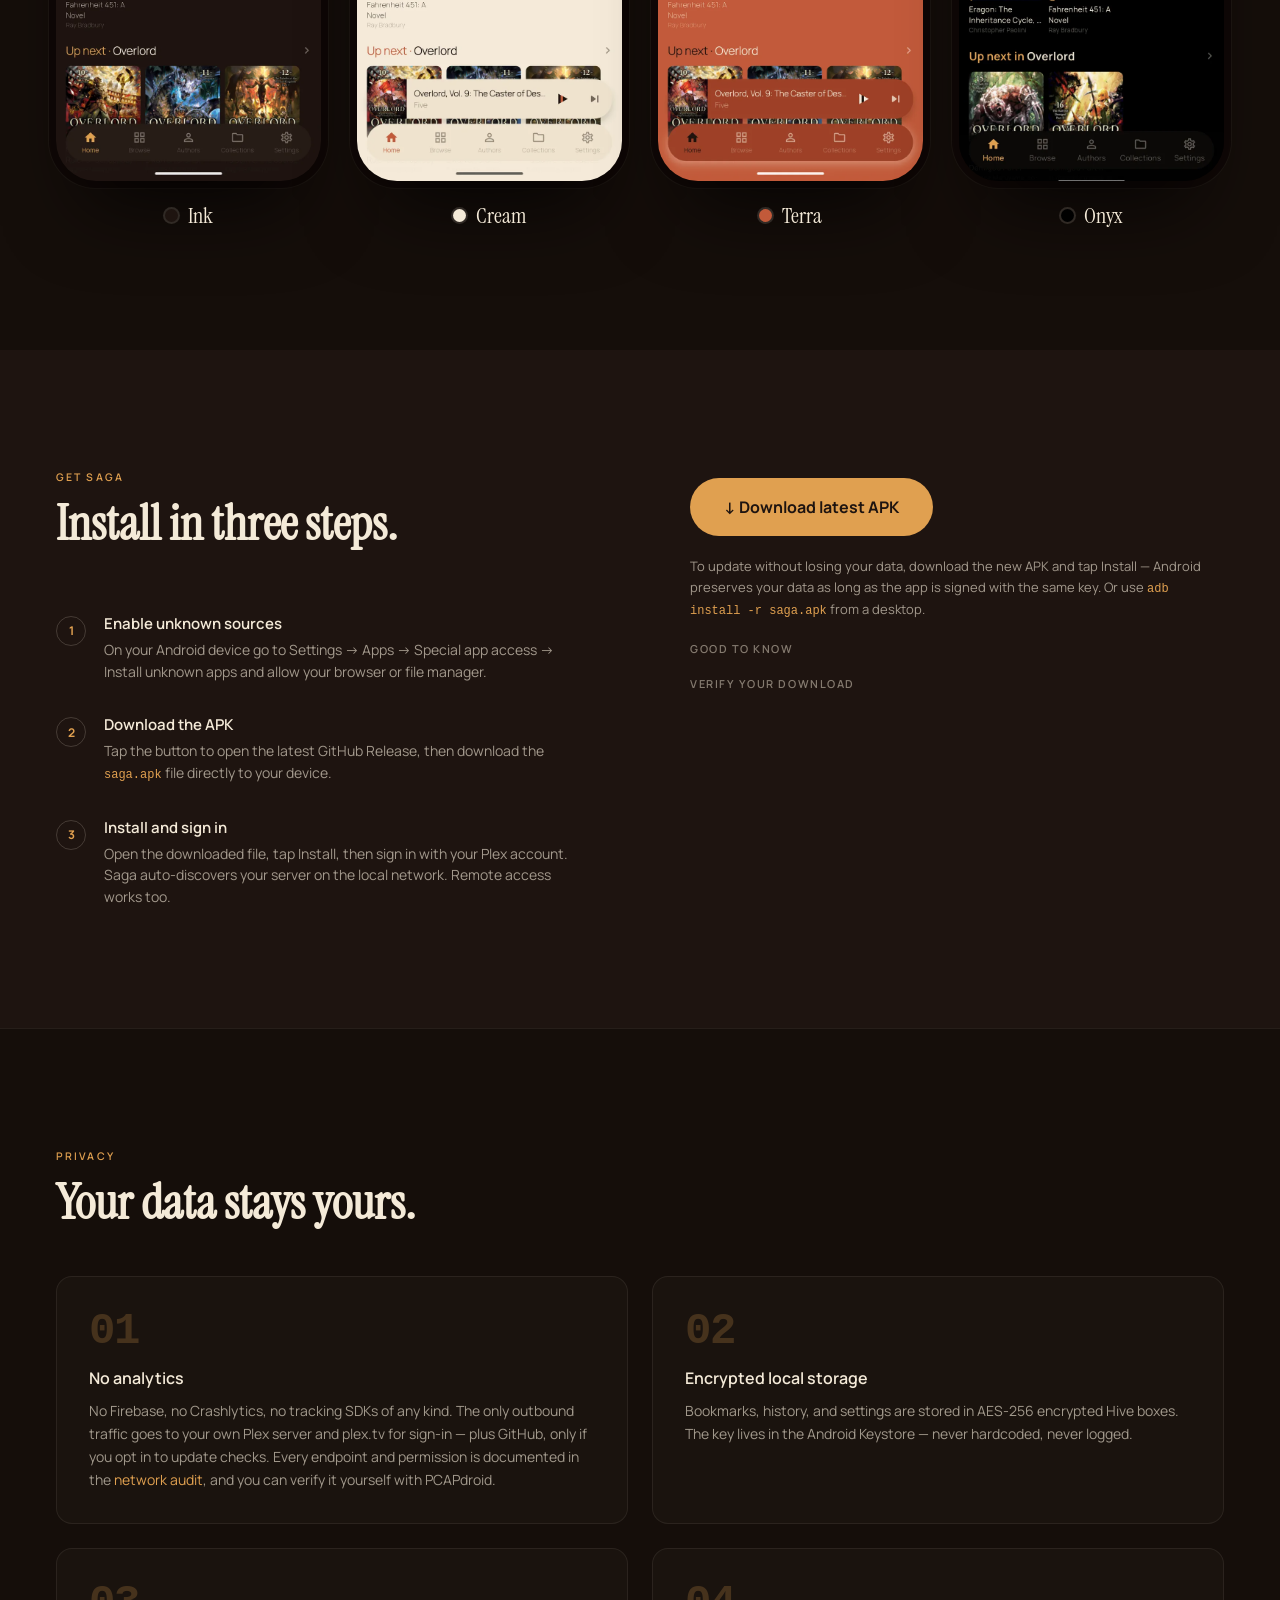
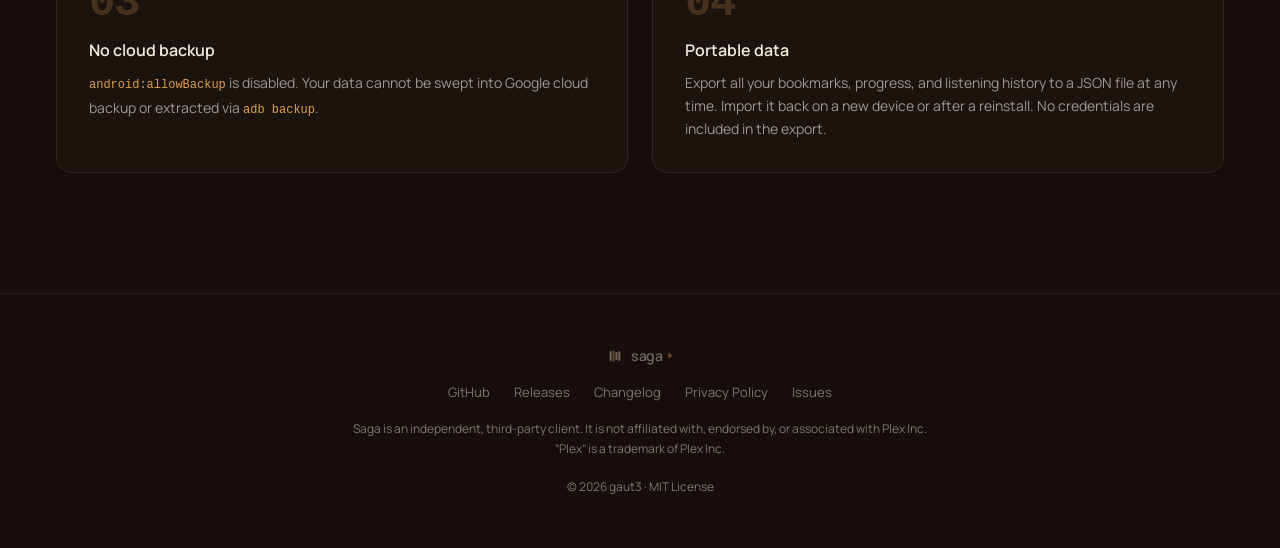
==== commit 994ff041: "1.1.0" ====
--- a/docs/index.html
+++ b/docs/index.html
@@ -524,7 +524,7 @@
       </h1>
       <p class="hero-sub">
         A native Android player for your self-hosted Plex library.
-        Chapter navigation, bookmarks, sleep timer, and three warm themes &mdash;
+        Chapter navigation, bookmarks, sleep timer, and four warm themes &mdash;
         no subscription, no telemetry, all yours.
       </p>
       <div class="hero-ctas">
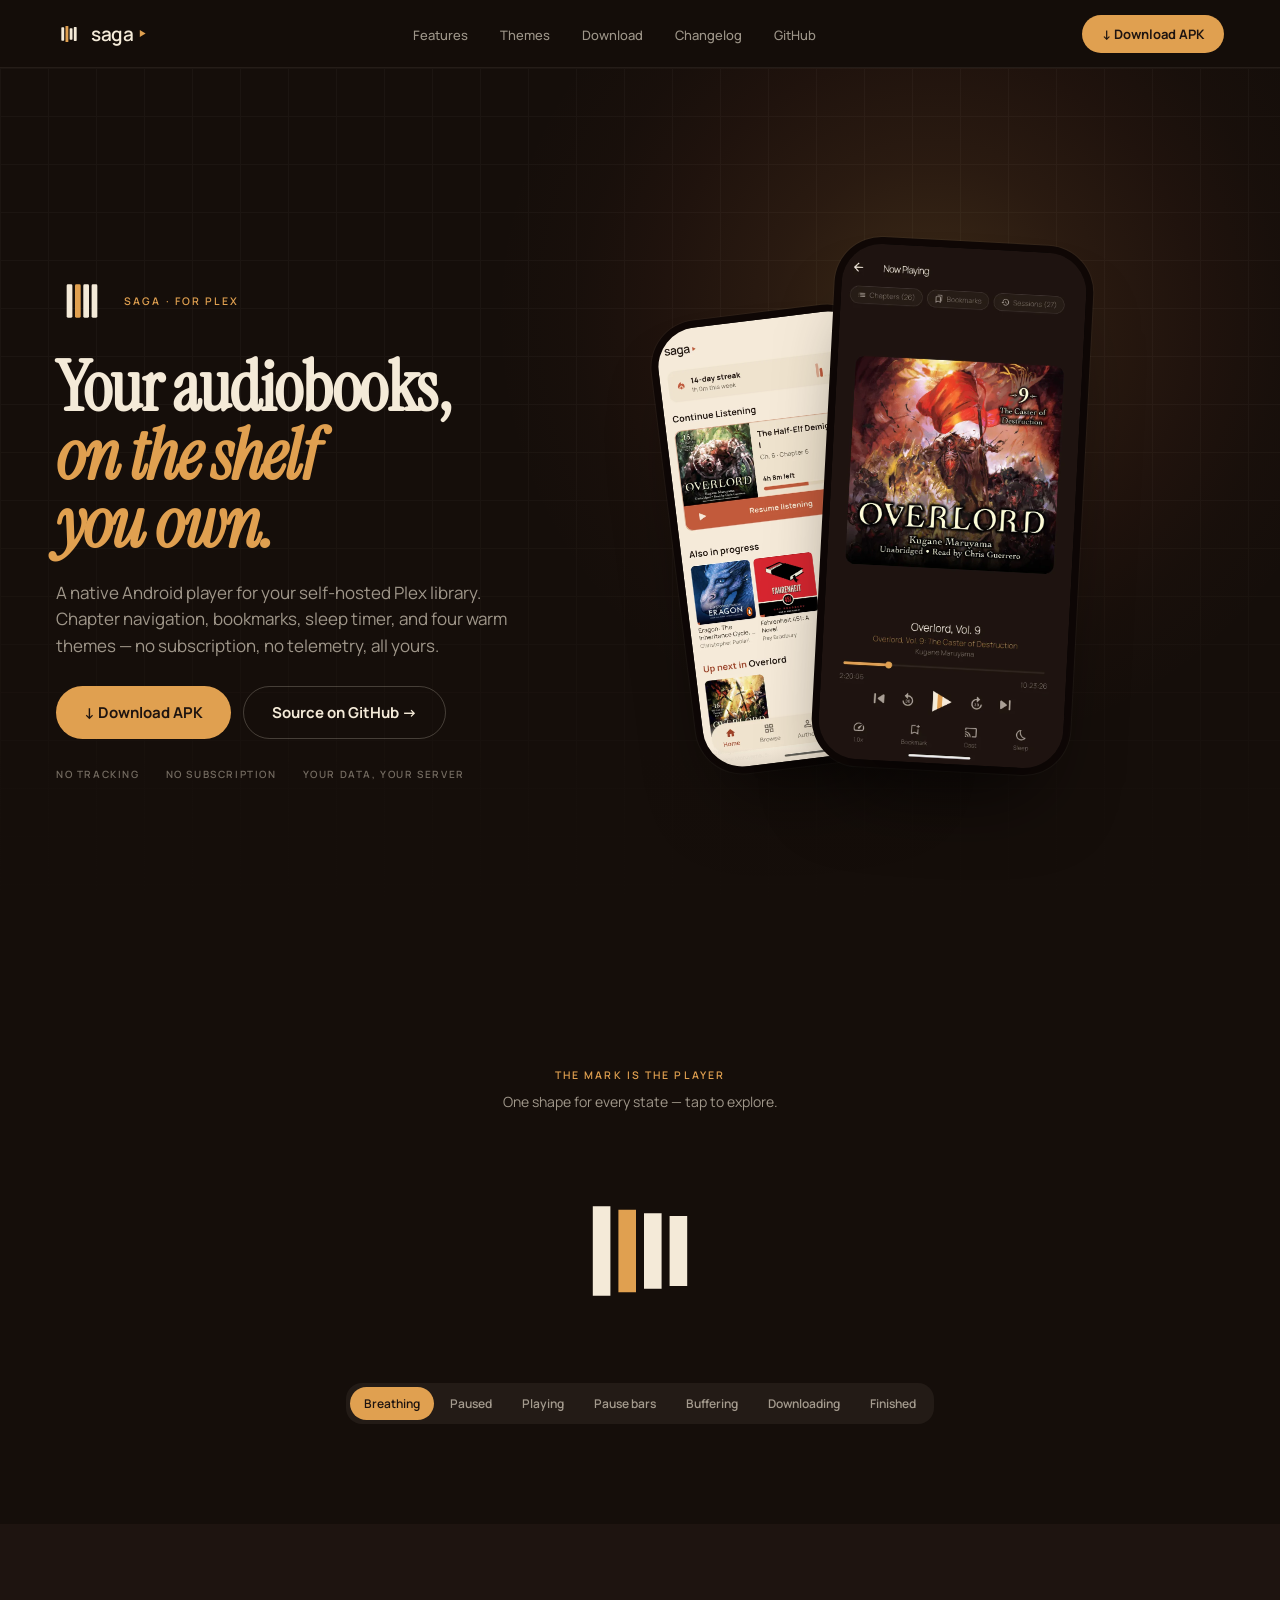
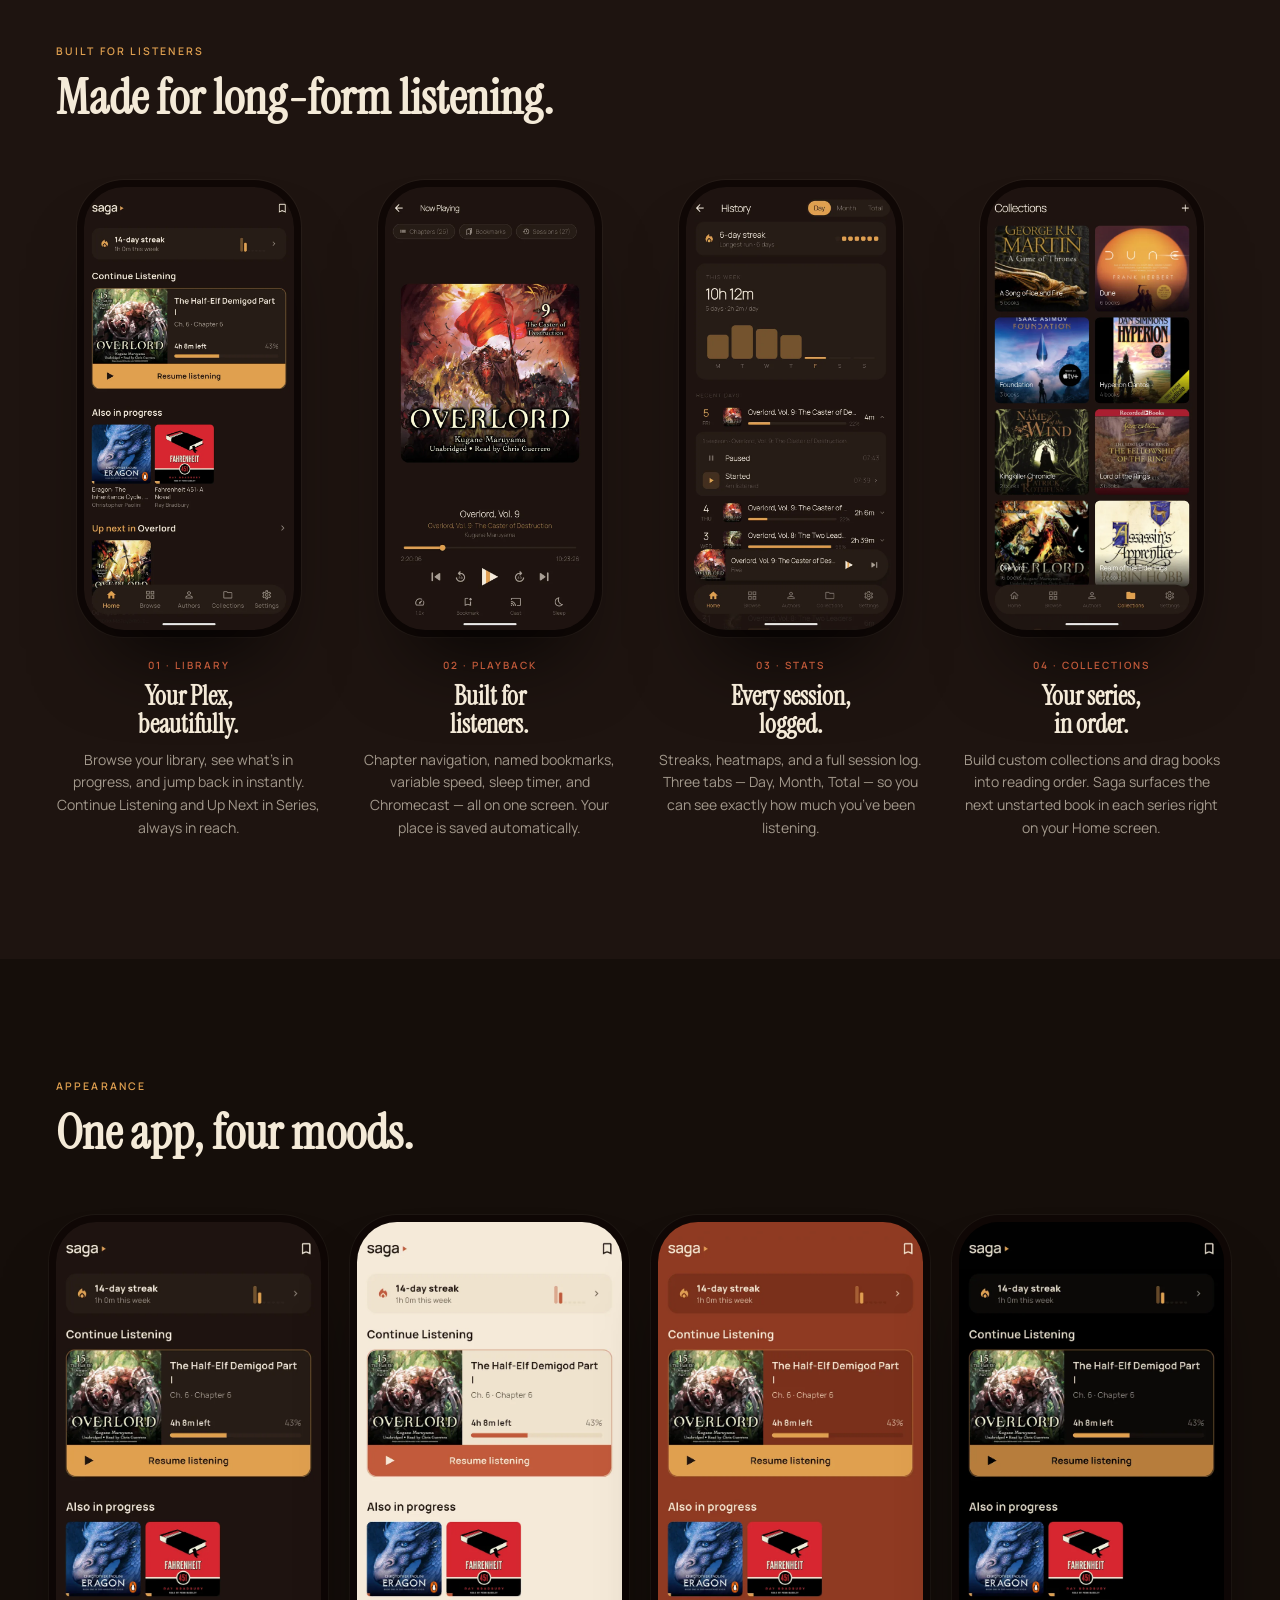
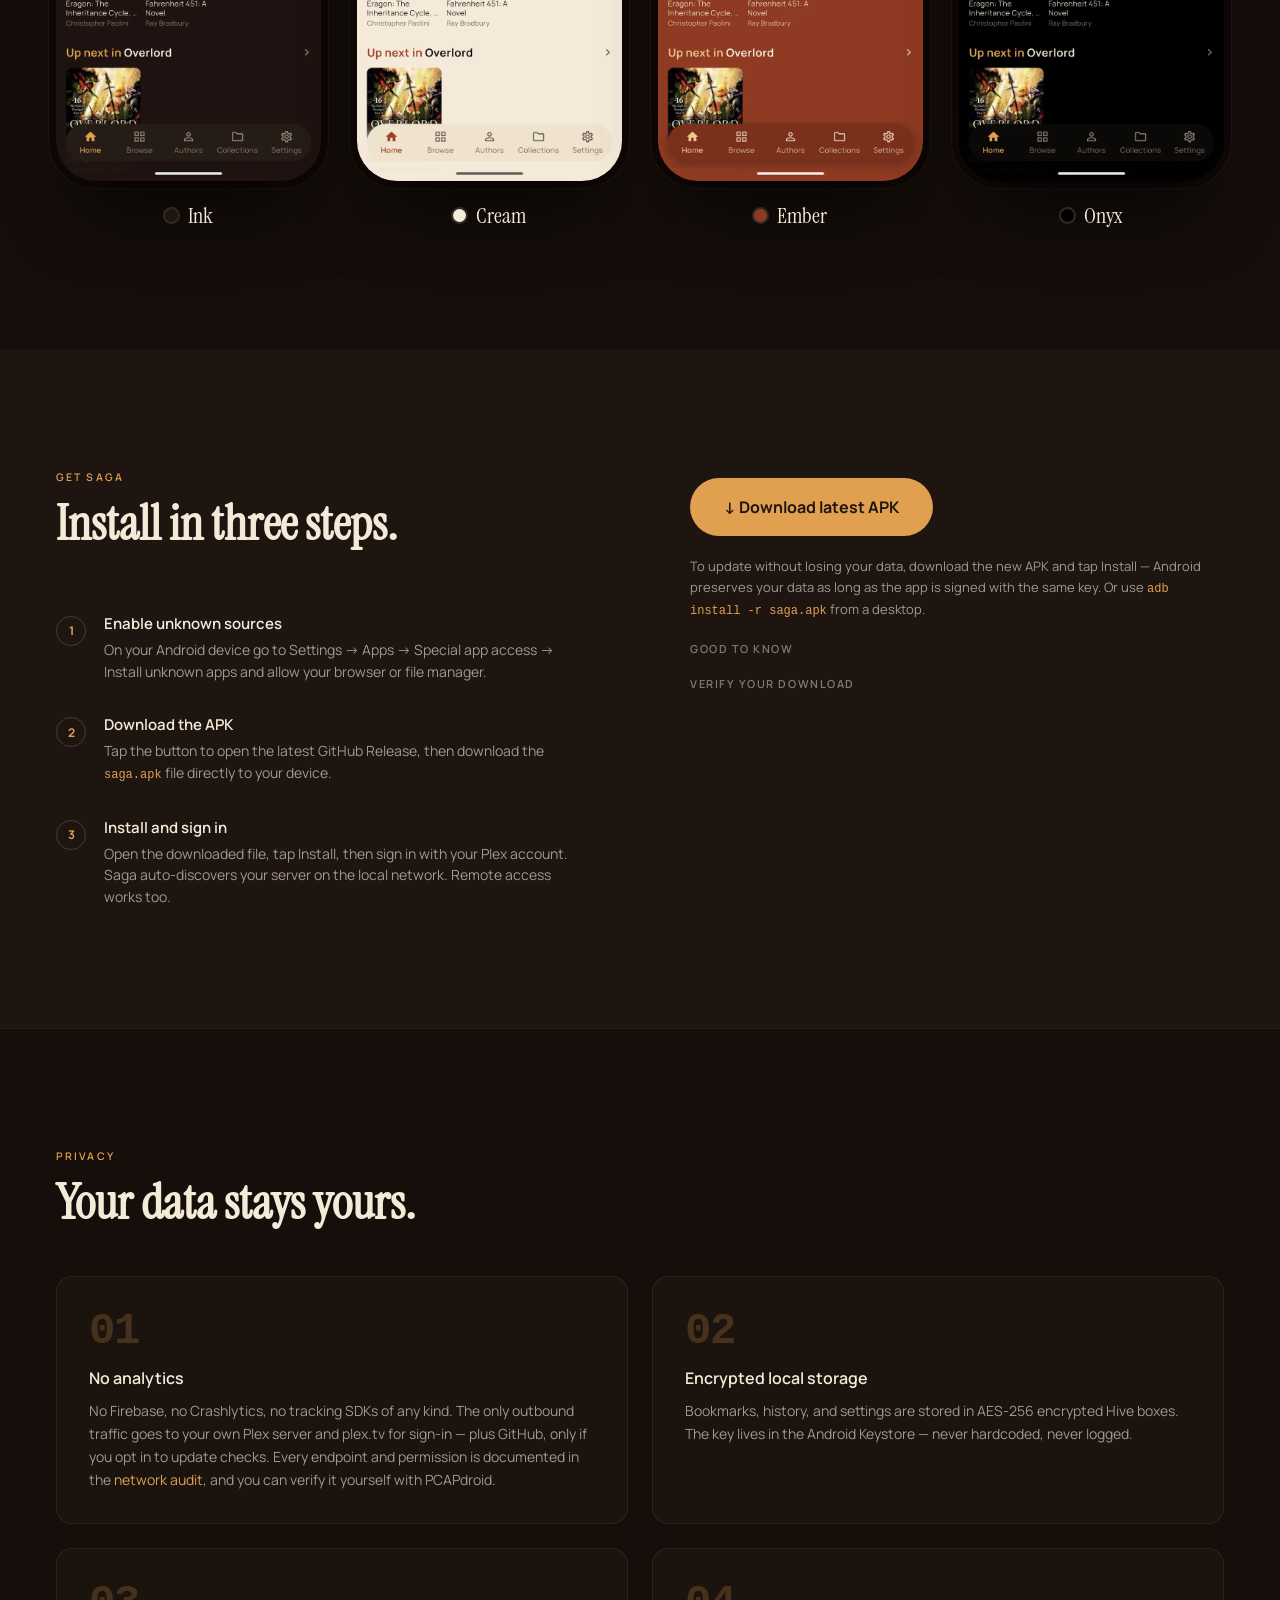
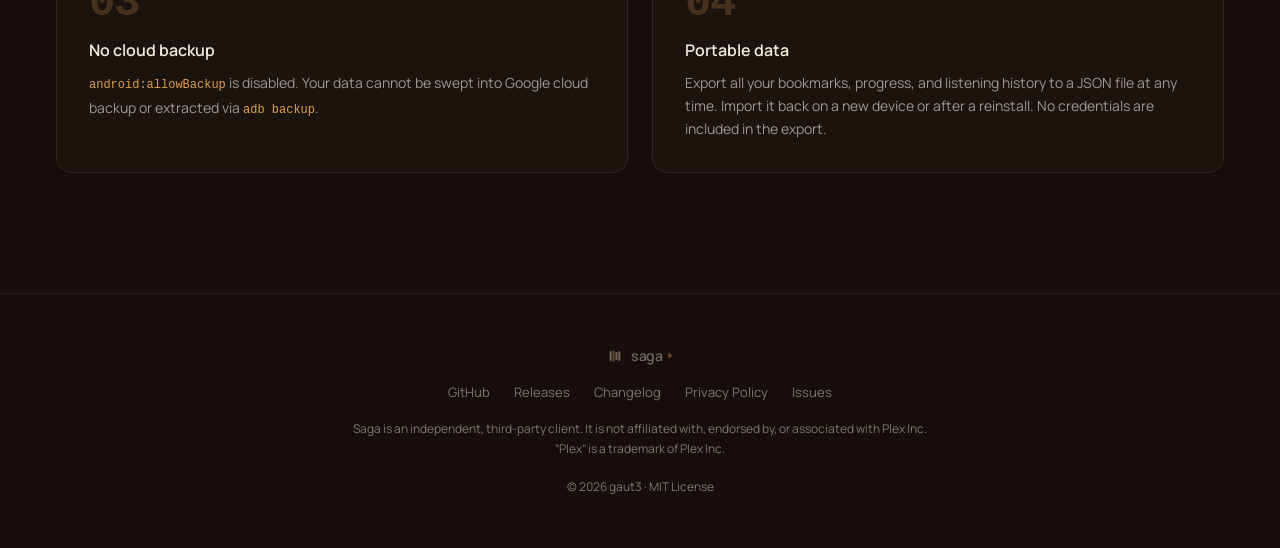
==== commit 7f005bfe: "1.1.1" ====
--- a/docs/index.html
+++ b/docs/index.html
@@ -15,35 +15,10 @@
   <link rel="icon" href="favicon.ico" sizes="48x48" />
   <link rel="apple-touch-icon" href="apple-touch-icon.png" />
 
-  <link rel="preconnect" href="https://fonts.googleapis.com" />
-  <link rel="preconnect" href="https://fonts.gstatic.com" crossorigin />
-  <link href="https://fonts.googleapis.com/css2?family=Manrope:wght@400;500;600;700&family=Instrument+Serif:ital@0;1&display=swap" rel="stylesheet" />
+  <link rel="stylesheet" href="saga.css" />
 
   <style>
-    *, *::before, *::after { box-sizing: border-box; margin: 0; padding: 0; }
-
-    :root {
-      --ink:    #1E1410;
-      --ink-bg: #150E0A;
-      --cream:  #F4EAD8;
-      --amber:  #E0A050;
-      --terra:  #C25A3A;
-      --sub:    rgba(244,234,216,0.62);
-      --sub2:   rgba(244,234,216,0.48);
-      --border: rgba(244,234,216,0.07);
-      --ff-body:    'Manrope', system-ui, sans-serif;
-      --ff-display: 'Instrument Serif', Georgia, serif;
-    }
-
-    html { scroll-behavior: smooth; }
-
-    body {
-      font-family: var(--ff-body);
-      background: var(--ink-bg);
-      color: var(--cream);
-      -webkit-font-smoothing: antialiased;
-      overflow-x: hidden;
-    }
+    body { overflow-x: hidden; }
 
     /* ─── ANIMATED MARK ─── */
     /* Uniform bar geometry for ALL animated states: y=36 h=128, centred at y=100.
@@ -87,61 +62,6 @@
       .mark.playing .sp3 { animation: sp3 1.85s ease-in-out infinite 0.68s; }
       .mark.playing .sp4 { animation: sp4 1.20s ease-in-out infinite 0.65s; }
     }
-
-    /* ─── NAV ─── */
-    nav {
-      position: sticky; top: 0; z-index: 100;
-      display: flex; align-items: center; justify-content: space-between;
-      padding: 0 56px; height: 68px;
-      /* No backdrop-filter: at this opacity the blur was invisible but still cost
-         a full-width re-composite on every scroll frame. */
-      background: rgba(21,14,10,0.94);
-      border-bottom: 1px solid var(--border);
-    }
-
-    .nav-logo {
-      display: flex; align-items: center; gap: 9px; text-decoration: none;
-    }
-    .nav-wordmark {
-      display: inline-flex; align-items: center; gap: 5px;
-      font-family: var(--ff-body); font-weight: 600; font-size: 19px;
-      letter-spacing: -0.025em; color: var(--cream);
-    }
-
-    .nav-links { display: flex; gap: 32px; list-style: none; }
-    .nav-links a {
-      font-size: 13px; font-weight: 500;
-      color: var(--sub); text-decoration: none;
-      transition: color .15s;
-    }
-    .nav-links a:hover { color: var(--cream); }
-
-    .nav-toggle {
-      display: none; background: none; border: none;
-      cursor: pointer; color: var(--cream); padding: 8px;
-      flex-shrink: 0;
-    }
-
-    /* ─── BUTTONS ─── */
-    .btn {
-      display: inline-flex; align-items: center; gap: 7px;
-      font-family: var(--ff-body); font-weight: 700;
-      border-radius: 99px; text-decoration: none; cursor: pointer;
-      transition: opacity .15s, transform .15s;
-      border: none;
-    }
-    .btn:hover { opacity: .88; transform: translateY(-1px); }
-
-    .btn-amber { background: var(--amber); color: var(--ink); }
-    .btn-sm  { font-size: 13px; padding: 10px 20px; }
-    .btn-md  { font-size: 15px; padding: 15px 28px; }
-    .btn-lg  { font-size: 16px; padding: 18px 34px; }
-
-    .btn-ghost {
-      background: transparent; color: var(--cream);
-      border: 1px solid rgba(244,234,216,.22);
-    }
-    .btn-ghost:hover { border-color: rgba(244,234,216,.45); opacity: 1; }
 
     /* ─── PHONE FRAME ─── */
     .phone {
@@ -204,12 +124,6 @@
 
     .hero-copy { display: flex; flex-direction: column; gap: 22px; }
 
-    .eyebrow {
-      font-size: 10.5px; font-weight: 600;
-      letter-spacing: .2em; text-transform: uppercase;
-      color: var(--amber);
-    }
-
     .hero-h1 {
       font-family: var(--ff-display);
       font-size: clamp(50px, 5.5vw, 84px);
@@ -298,7 +212,7 @@
     .feature-copy .feature-eyebrow {
       font-size: 10px; font-weight: 600;
       letter-spacing: .2em; text-transform: uppercase;
-      color: var(--terra); margin-bottom: 10px;
+      color: var(--terracotta); margin-bottom: 10px;
     }
     .feature-copy h3 {
       font-family: var(--ff-display);
@@ -307,8 +221,6 @@
     .feature-copy p { font-size: 14px; line-height: 1.62; color: var(--sub); }
 
     /* ─── THEMES ─── */
-    #themes {}
-
     .themes-grid {
       display: grid; grid-template-columns: repeat(4,1fr);
       gap: 36px;
@@ -405,43 +317,8 @@
       letter-spacing: -0.03em;
     }
 
-    /* ─── FOOTER ─── */
-    footer {
-      padding: 52px 56px;
-      border-top: 1px solid var(--border);
-      display: flex; flex-direction: column;
-      align-items: center; gap: 18px; text-align: center;
-    }
-
-    footer img { height: 18px; opacity: .45; }
-
-    .footer-links { display: flex; gap: 24px; }
-    .footer-links a {
-      font-size: 13px; color: var(--sub2); text-decoration: none;
-    }
-    .footer-links a:hover { color: var(--sub); }
-
-    .footer-legal {
-      font-size: 12px; color: var(--sub2);
-      max-width: 580px; line-height: 1.65;
-    }
-
     /* ─── RESPONSIVE ─── */
     @media (max-width: 860px) {
-      nav { padding: 0 24px; }
-      .nav-toggle { display: flex; align-items: center; }
-      .nav-links {
-        display: none; flex-direction: column;
-        position: absolute; top: 68px; left: 0; right: 0;
-        background: rgba(21,14,10,0.97);
-        padding: 8px 24px 20px; gap: 0;
-        border-bottom: 1px solid var(--border); z-index: 99;
-      }
-      nav.nav-open .nav-links { display: flex; }
-      .nav-links li { padding: 12px 0; border-bottom: 1px solid var(--border); }
-      .nav-links li:last-child { border-bottom: none; }
-      .nav-links a { font-size: 15px; }
-
       #hero { padding: 80px 24px 60px; }
       .hero-inner { grid-template-columns: 1fr; gap: 56px; }
       .hero-copy { align-items: center; text-align: center; }
@@ -467,8 +344,6 @@
       .download-layout > div { text-align: center; }
       .steps { text-align: left; display: inline-block; }
       .download-aside { align-items: center; }
-
-      footer { padding: 40px 24px; }
     }
   </style>
 </head>
@@ -560,7 +435,10 @@
     <div class="demo-stage">
       <!-- JS morph engine sets polygon points each frame.
            4 polygons = 4 bar/triangle slices; z-order handles pause-bar colour. -->
-      <svg id="demo-mark" viewBox="0 0 200 200" width="160" height="160" overflow="visible" style="cursor:pointer" role="button" aria-label="Toggle play/pause">
+      <!-- Click advances the state for pointer users; the state bar's real
+           buttons are the accessible path, so the svg is hidden from AT rather
+           than announced as a button a keyboard can't press. -->
+      <svg id="demo-mark" viewBox="0 0 200 200" width="160" height="160" overflow="visible" style="cursor:pointer" aria-hidden="true">
         <polygon class="sp sp1" fill="#F4EAD8"/>
         <polygon class="sp sp2" fill="#E0A050"/>
         <polygon class="sp sp3" fill="#F4EAD8"/>
@@ -650,10 +528,10 @@
       </div>
 
       <div class="theme-card">
-        <div class="phone"><img src="screens/home-terra.webp" alt="Terra theme" width="720" height="1517" loading="lazy" decoding="async" /></div>
+        <div class="phone"><img src="screens/home-ember.webp" alt="Ember theme" width="720" height="1517" loading="lazy" decoding="async" /></div>
         <div class="theme-label">
-          <div class="theme-swatch" style="background:#C25A3A"></div>
-          <span class="theme-name">Terra</span>
+          <div class="theme-swatch" style="background:#8E3A22"></div>
+          <span class="theme-name">Ember</span>
         </div>
       </div>
 
--- a/docs/saga.css
+++ b/docs/saga.css
@@ -0,0 +1,158 @@
+/* Shared chrome for saga-app.no — tokens, fonts, nav, buttons, footer.
+   index.html and changelog.html each carried a hand-written copy of all of
+   this, and the copies had already drifted (one kept a backdrop-filter the
+   other removed for scroll performance; one kept a pre-WCAG --sub2). One
+   file so they can't drift again. Page-specific styles stay in each page. */
+
+/* ─── FONTS (self-hosted — no visitor traffic to Google/CDNs) ───
+   Manrope is the same variable font the app bundles. Instrument Serif is the
+   latin subset; anything outside its unicode-range falls back to Georgia,
+   exactly as it did when Google Fonts served the same subset. */
+@font-face {
+  font-family: 'Manrope';
+  font-style: normal;
+  font-weight: 200 800;
+  font-display: swap;
+  src: url(fonts/Manrope-VariableFont_wght.ttf) format('truetype-variations');
+}
+@font-face {
+  font-family: 'Instrument Serif';
+  font-style: normal;
+  font-weight: 400;
+  font-display: swap;
+  src: url(fonts/instrument-serif.woff2) format('woff2');
+  unicode-range: U+0000-00FF, U+0131, U+0152-0153, U+02BB-02BC, U+02C6, U+02DA, U+02DC, U+0304, U+0308, U+0329, U+2000-206F, U+20AC, U+2122, U+2191, U+2193, U+2212, U+2215, U+FEFF, U+FFFD;
+}
+@font-face {
+  font-family: 'Instrument Serif';
+  font-style: italic;
+  font-weight: 400;
+  font-display: swap;
+  src: url(fonts/instrument-serif-italic.woff2) format('woff2');
+  unicode-range: U+0000-00FF, U+0131, U+0152-0153, U+02BB-02BC, U+02C6, U+02DA, U+02DC, U+0304, U+0308, U+0329, U+2000-206F, U+20AC, U+2122, U+2191, U+2193, U+2212, U+2215, U+FEFF, U+FFFD;
+}
+
+/* ─── BASE ─── */
+*, *::before, *::after { box-sizing: border-box; margin: 0; padding: 0; }
+
+:root {
+  --ink:    #1E1410;
+  --ink-bg: #150E0A;
+  --cream:  #F4EAD8;
+  --amber:  #E0A050;
+  --terracotta: #C25A3A;
+  --sub:    rgba(244,234,216,0.62);
+  --sub2:   rgba(244,234,216,0.48);
+  --border: rgba(244,234,216,0.07);
+  --ff-body:    'Manrope', system-ui, sans-serif;
+  --ff-display: 'Instrument Serif', Georgia, serif;
+}
+
+html { scroll-behavior: smooth; }
+
+body {
+  font-family: var(--ff-body);
+  background: var(--ink-bg);
+  color: var(--cream);
+  -webkit-font-smoothing: antialiased;
+}
+
+/* ─── NAV ─── */
+nav {
+  position: sticky; top: 0; z-index: 100;
+  display: flex; align-items: center; justify-content: space-between;
+  padding: 0 56px; height: 68px;
+  /* No backdrop-filter: at this opacity the blur was invisible but still cost
+     a full-width re-composite on every scroll frame. */
+  background: rgba(21,14,10,0.94);
+  border-bottom: 1px solid var(--border);
+}
+
+.nav-logo {
+  display: flex; align-items: center; gap: 9px; text-decoration: none;
+}
+.nav-wordmark {
+  display: inline-flex; align-items: center; gap: 5px;
+  font-family: var(--ff-body); font-weight: 600; font-size: 19px;
+  letter-spacing: -0.025em; color: var(--cream);
+}
+
+.nav-links { display: flex; gap: 32px; list-style: none; }
+.nav-links a {
+  font-size: 13px; font-weight: 500;
+  color: var(--sub); text-decoration: none;
+  transition: color .15s;
+}
+.nav-links a:hover, .nav-links a.active { color: var(--cream); }
+
+.nav-toggle {
+  display: none; background: none; border: none;
+  cursor: pointer; color: var(--cream); padding: 8px;
+  flex-shrink: 0;
+}
+
+/* ─── BUTTONS ─── */
+.btn {
+  display: inline-flex; align-items: center; gap: 7px;
+  font-family: var(--ff-body); font-weight: 700;
+  border-radius: 99px; text-decoration: none; cursor: pointer;
+  transition: opacity .15s, transform .15s;
+  border: none;
+}
+.btn:hover { opacity: .88; transform: translateY(-1px); }
+
+.btn-amber { background: var(--amber); color: var(--ink); }
+.btn-sm  { font-size: 13px; padding: 10px 20px; }
+.btn-md  { font-size: 15px; padding: 15px 28px; }
+.btn-lg  { font-size: 16px; padding: 18px 34px; }
+
+.btn-ghost {
+  background: transparent; color: var(--cream);
+  border: 1px solid rgba(244,234,216,.22);
+}
+.btn-ghost:hover { border-color: rgba(244,234,216,.45); opacity: 1; }
+
+/* ─── EYEBROW ─── */
+.eyebrow {
+  font-size: 10.5px; font-weight: 600;
+  letter-spacing: .2em; text-transform: uppercase;
+  color: var(--amber);
+}
+
+/* ─── FOOTER ─── */
+footer {
+  padding: 52px 56px;
+  border-top: 1px solid var(--border);
+  display: flex; flex-direction: column;
+  align-items: center; gap: 18px; text-align: center;
+}
+
+.footer-links { display: flex; gap: 24px; }
+.footer-links a {
+  font-size: 13px; color: var(--sub2); text-decoration: none;
+}
+.footer-links a:hover { color: var(--sub); }
+
+.footer-legal {
+  font-size: 12px; color: var(--sub2);
+  max-width: 580px; line-height: 1.65;
+}
+
+/* ─── RESPONSIVE (shared chrome only) ─── */
+@media (max-width: 860px) {
+  nav { padding: 0 24px; }
+  .nav-toggle { display: flex; align-items: center; }
+  .nav-links {
+    display: none; flex-direction: column;
+    position: absolute; top: 68px; left: 0; right: 0;
+    background: rgba(21,14,10,0.97);
+    padding: 8px 24px 20px; gap: 0;
+    border-bottom: 1px solid var(--border); z-index: 99;
+  }
+  nav.nav-open .nav-links { display: flex; }
+  .nav-links li { padding: 12px 0; border-bottom: 1px solid var(--border); }
+  .nav-links li:last-child { border-bottom: none; }
+  .nav-links a { font-size: 15px; }
+
+  footer { padding: 40px 24px; }
+}
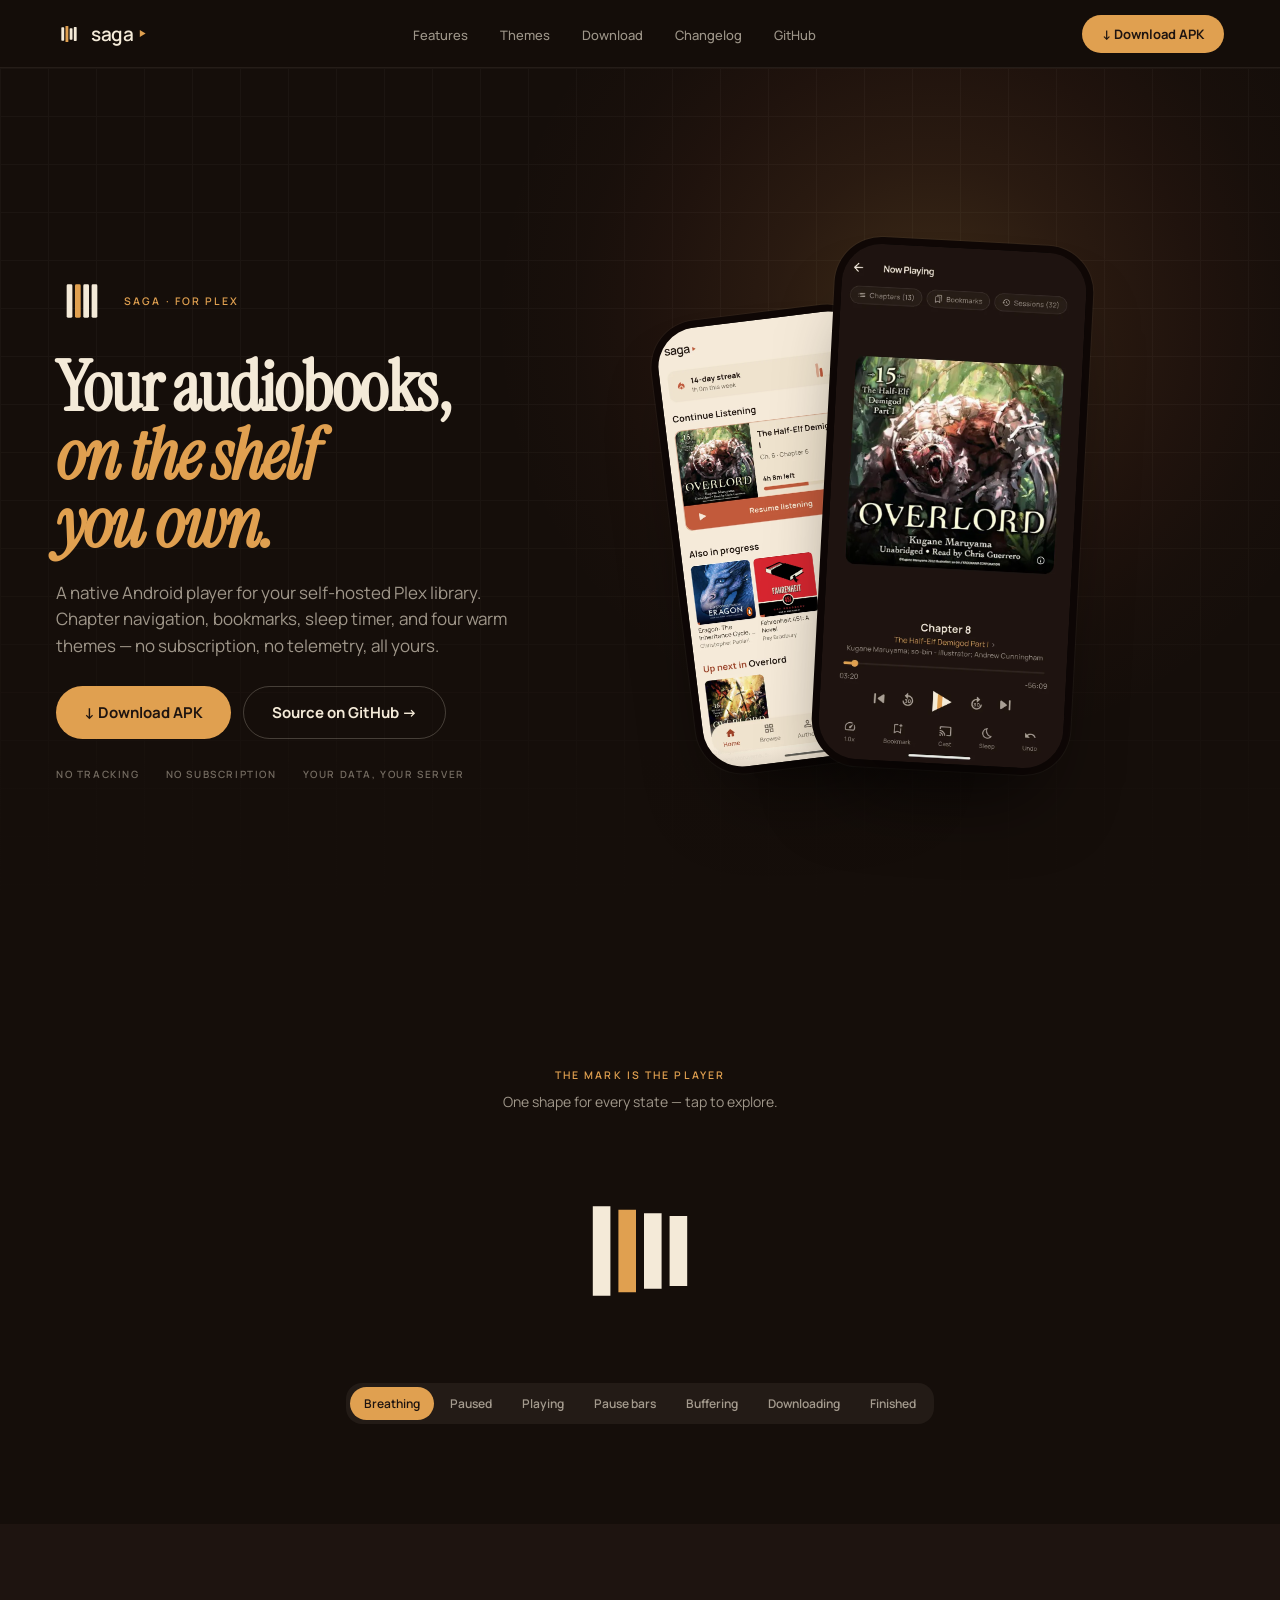
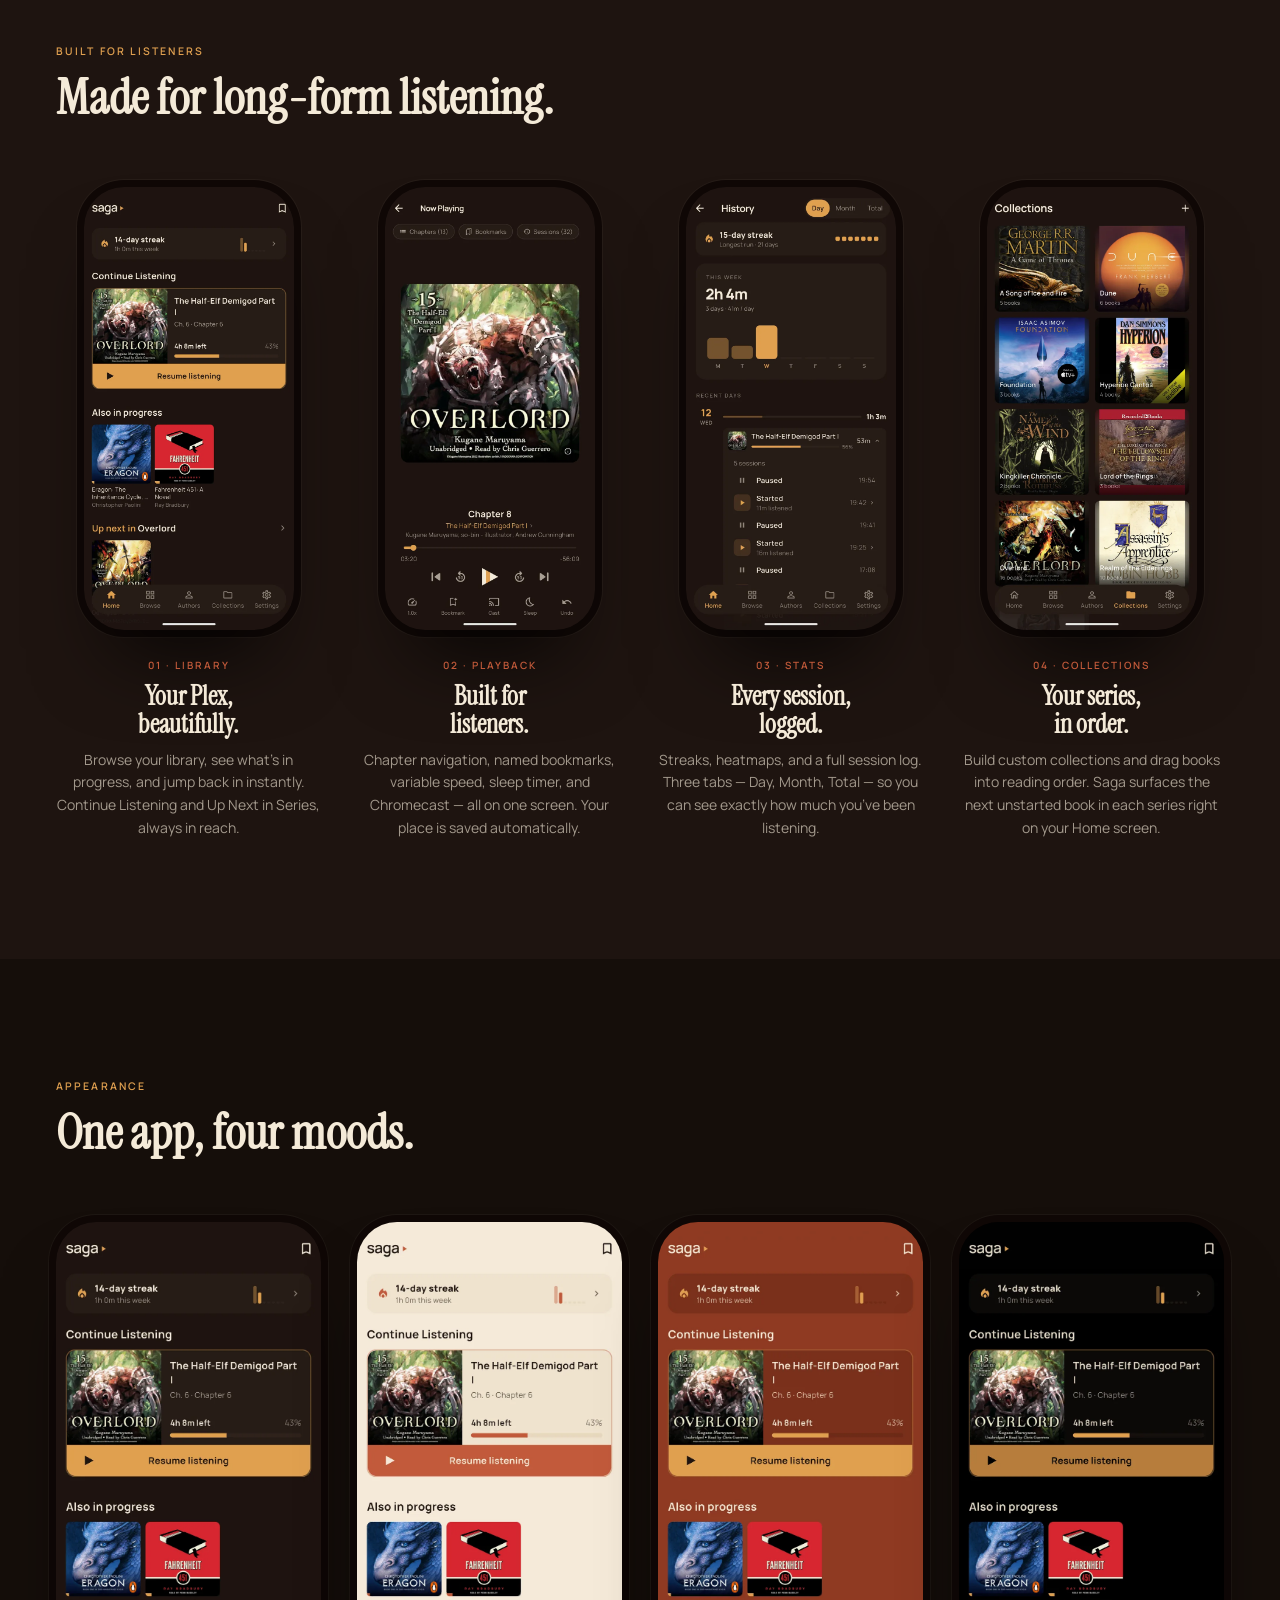
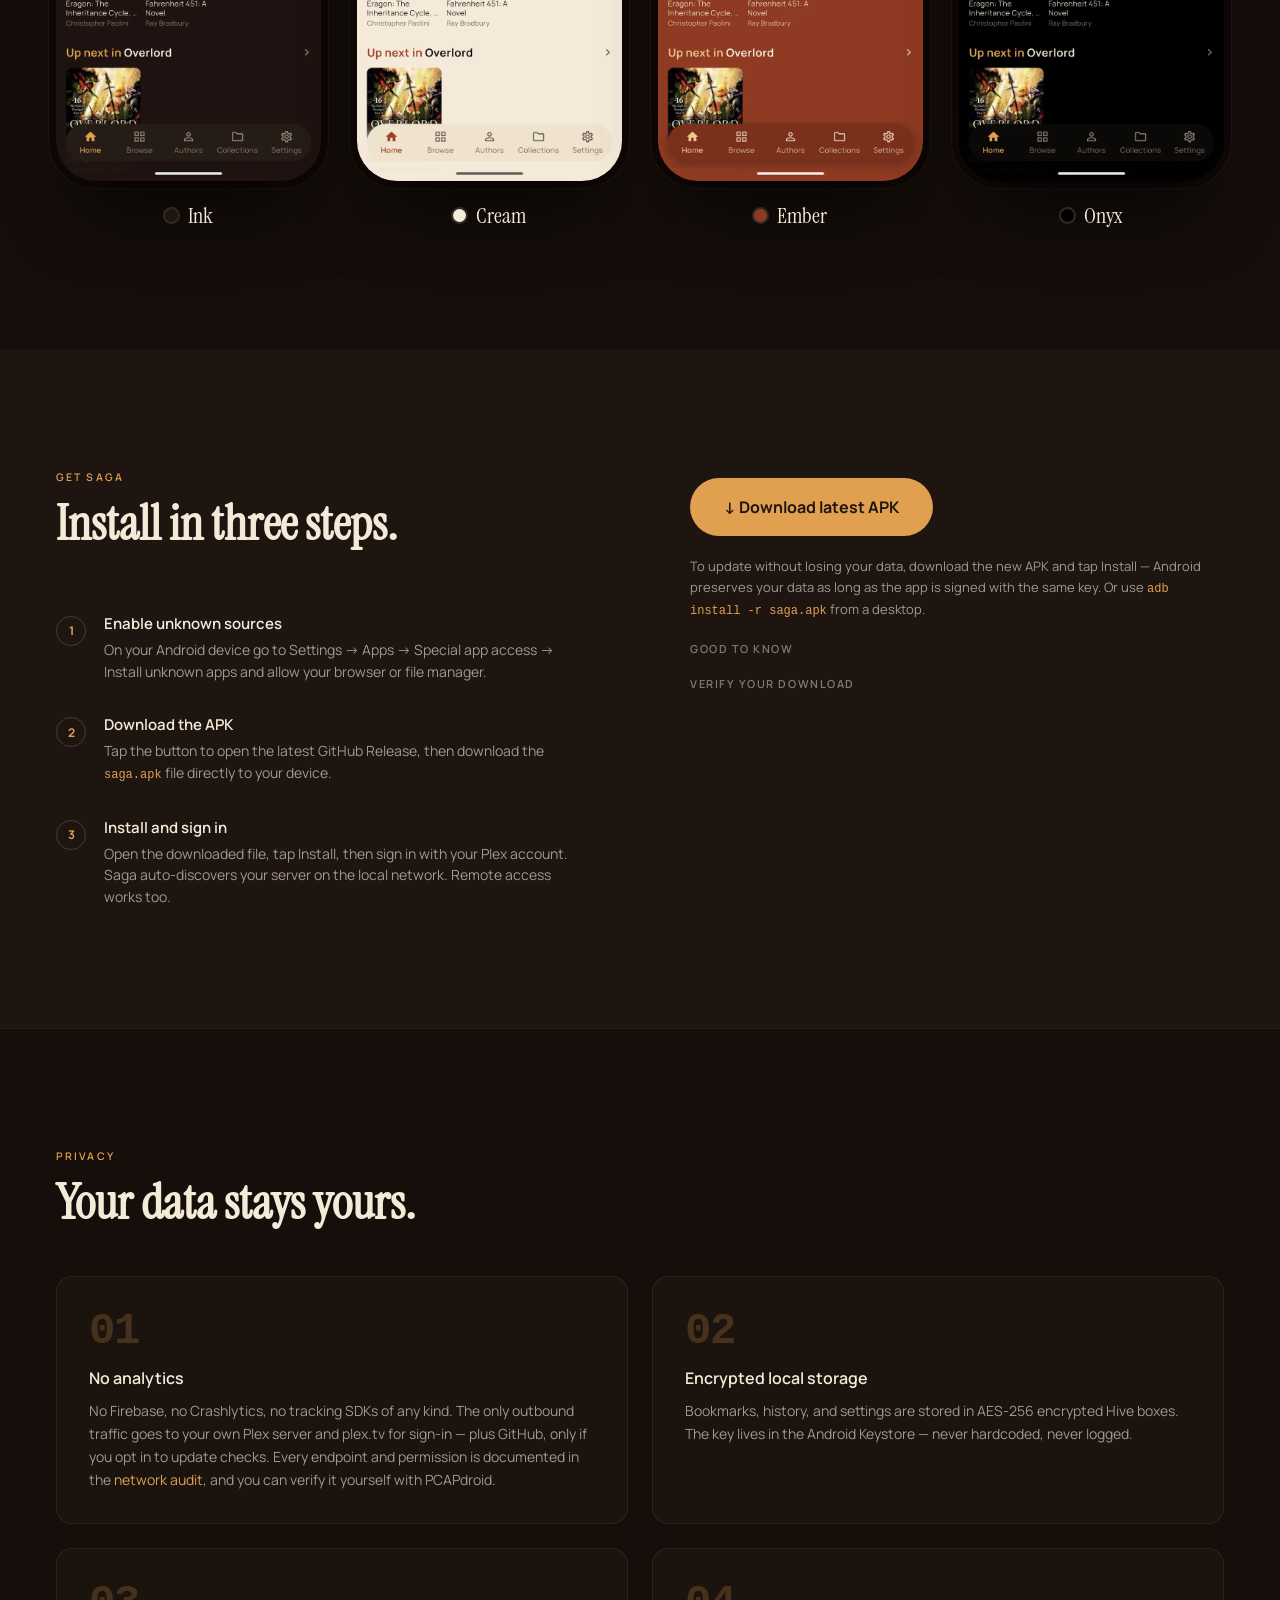
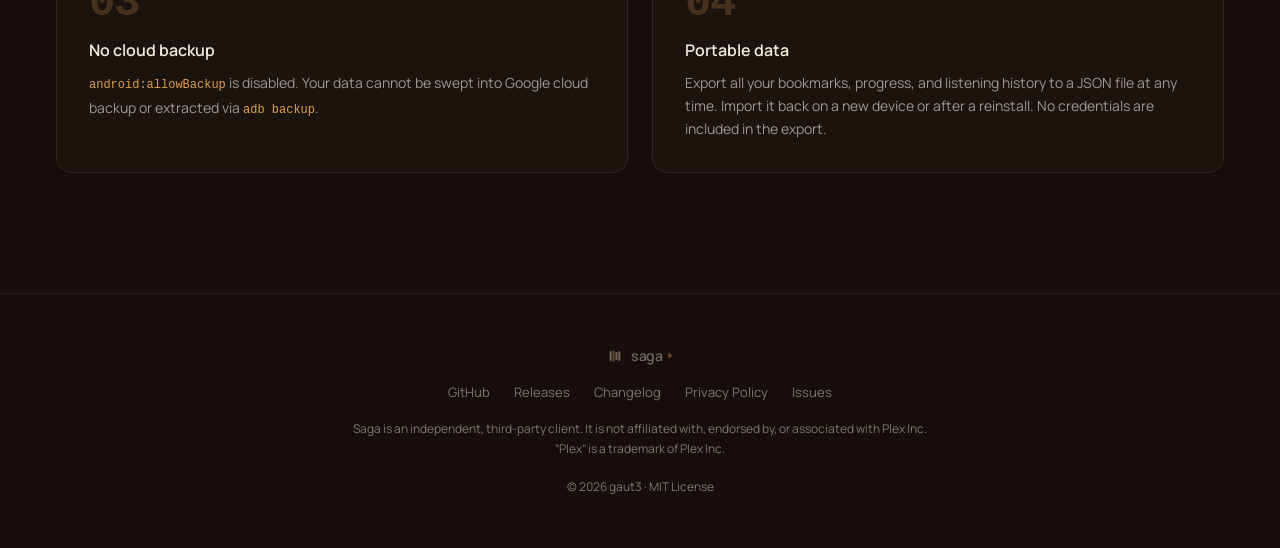
==== commit 1d0da285: "1.1.2" ====
--- a/docs/index.html
+++ b/docs/index.html
@@ -589,8 +589,8 @@
         </p>
         <details class="download-details">
           <summary>Good to know</summary>
-          <p class="download-note">Requires Android 5.0+. A running Plex Media Server with an audiobook library is required.</p>
-          <p class="download-note">Prefer not to use mobile data? Enable Wi-Fi-only downloads in Settings &mdash; Saga checks your connection before each job and skips metered networks automatically.</p>
+          <p class="download-note">Requires Android 7.0+. A running Plex Media Server with an audiobook library is required.</p>
+          <p class="download-note">Prefer not to use mobile data? Enable Wi-Fi-only downloads in Settings &mdash; Saga checks your connection before each job and downloads only on Wi-Fi or ethernet.</p>
           <p class="download-note">
             Prefer to build from source?<br>
             <a href="https://github.com/gaut3/saga" style="color:var(--amber);text-decoration:none">See the README &rarr;</a>
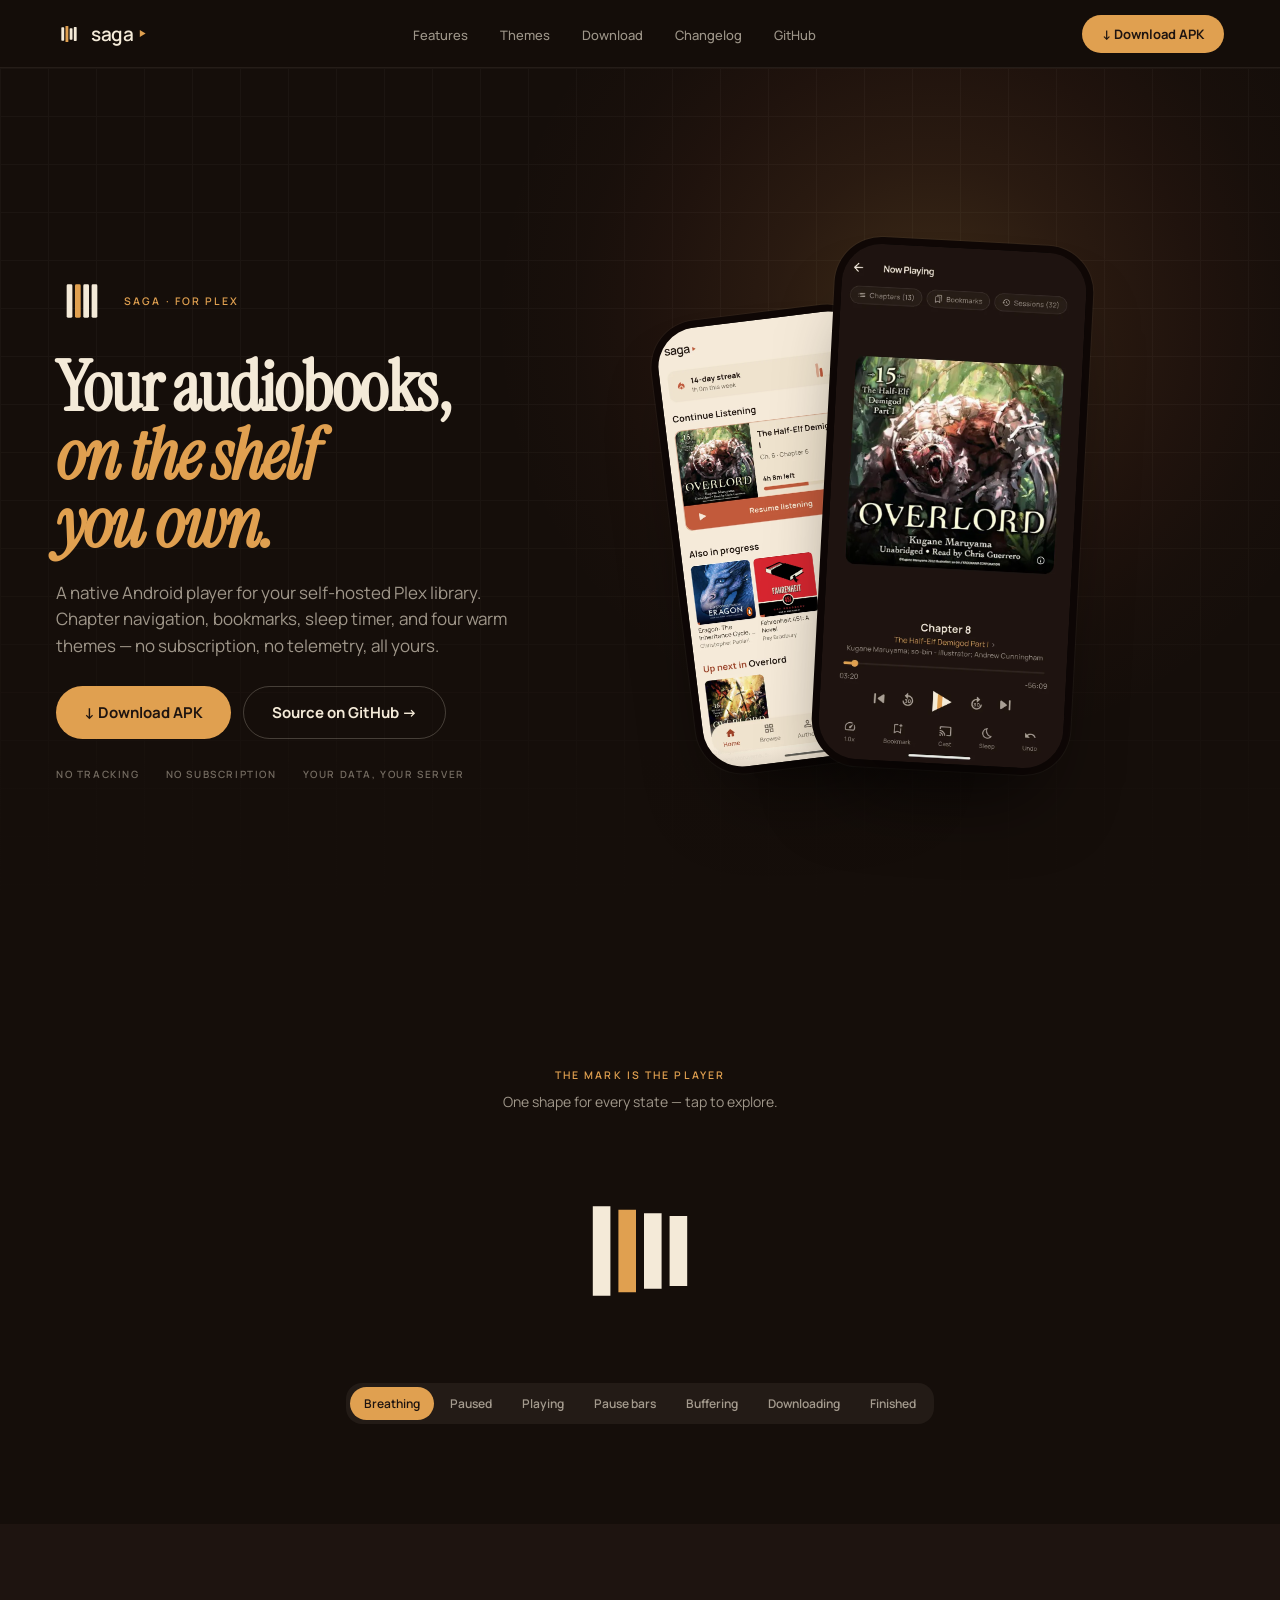
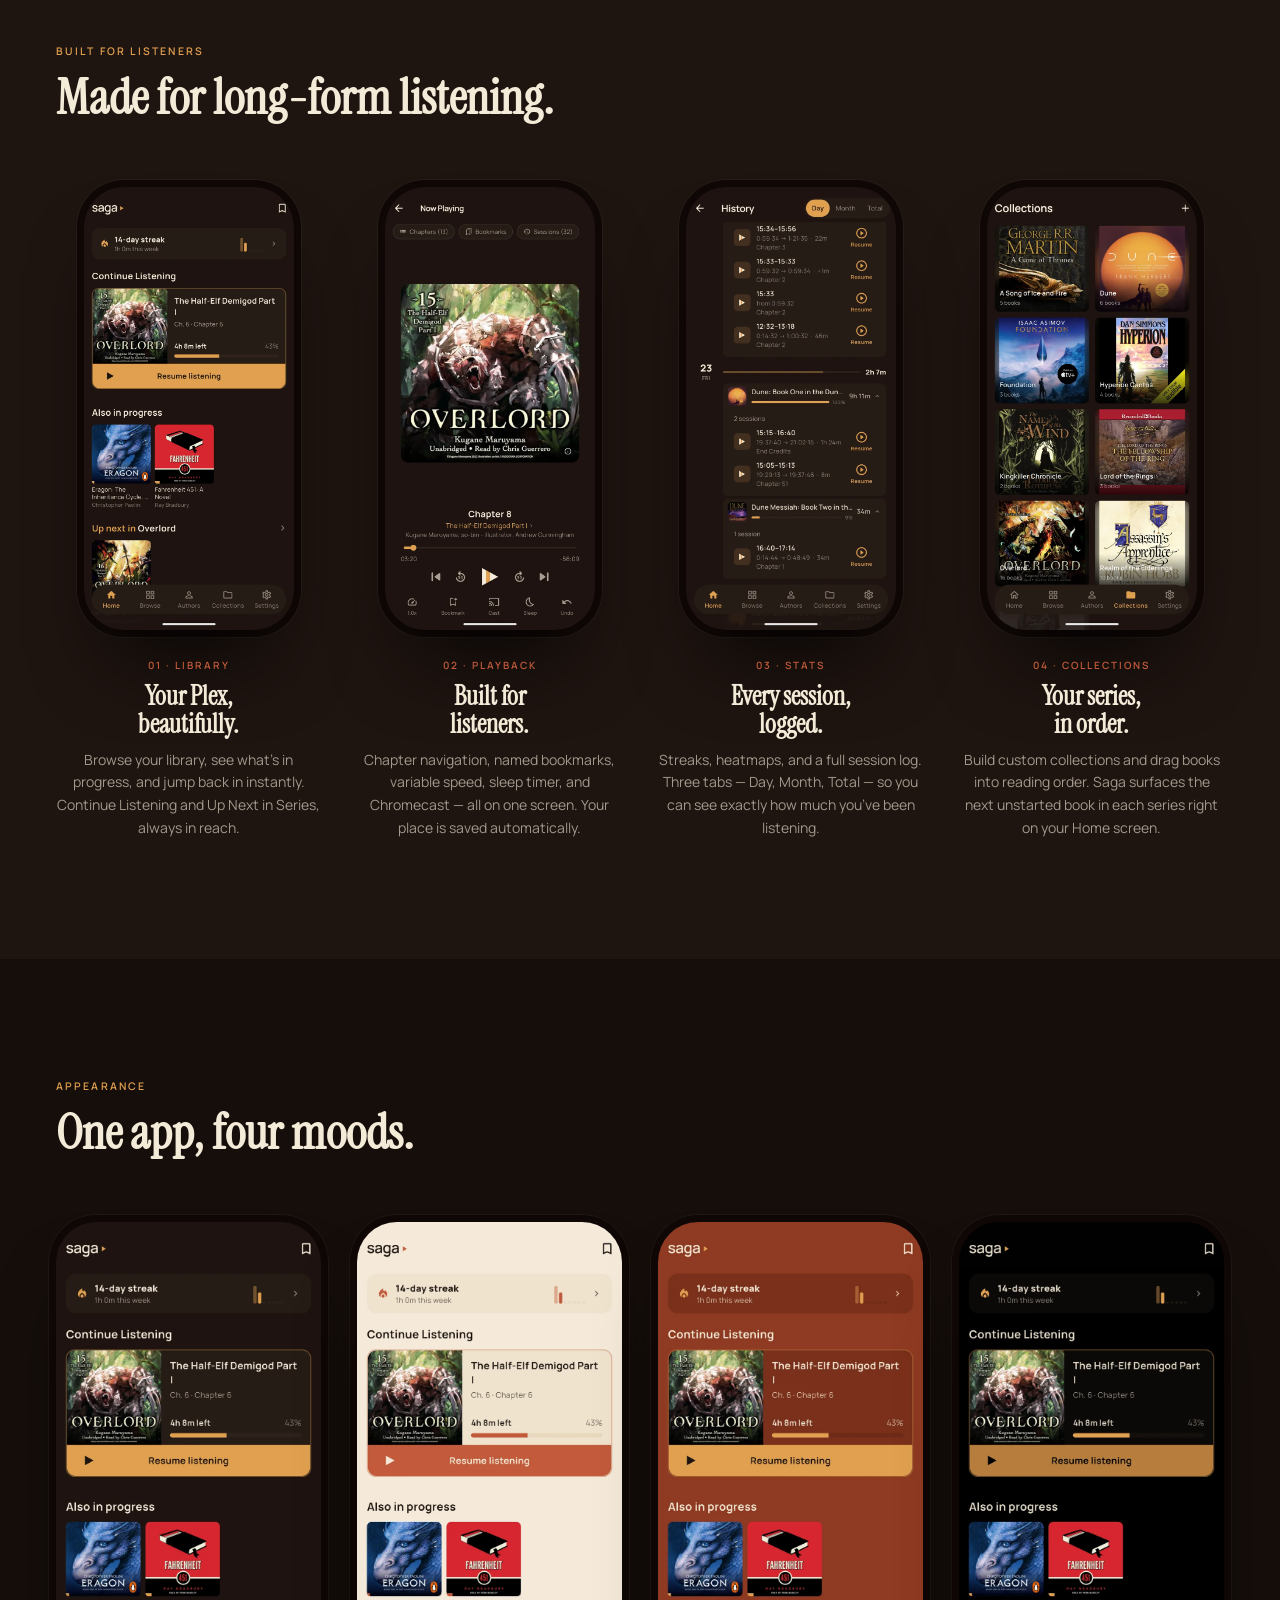
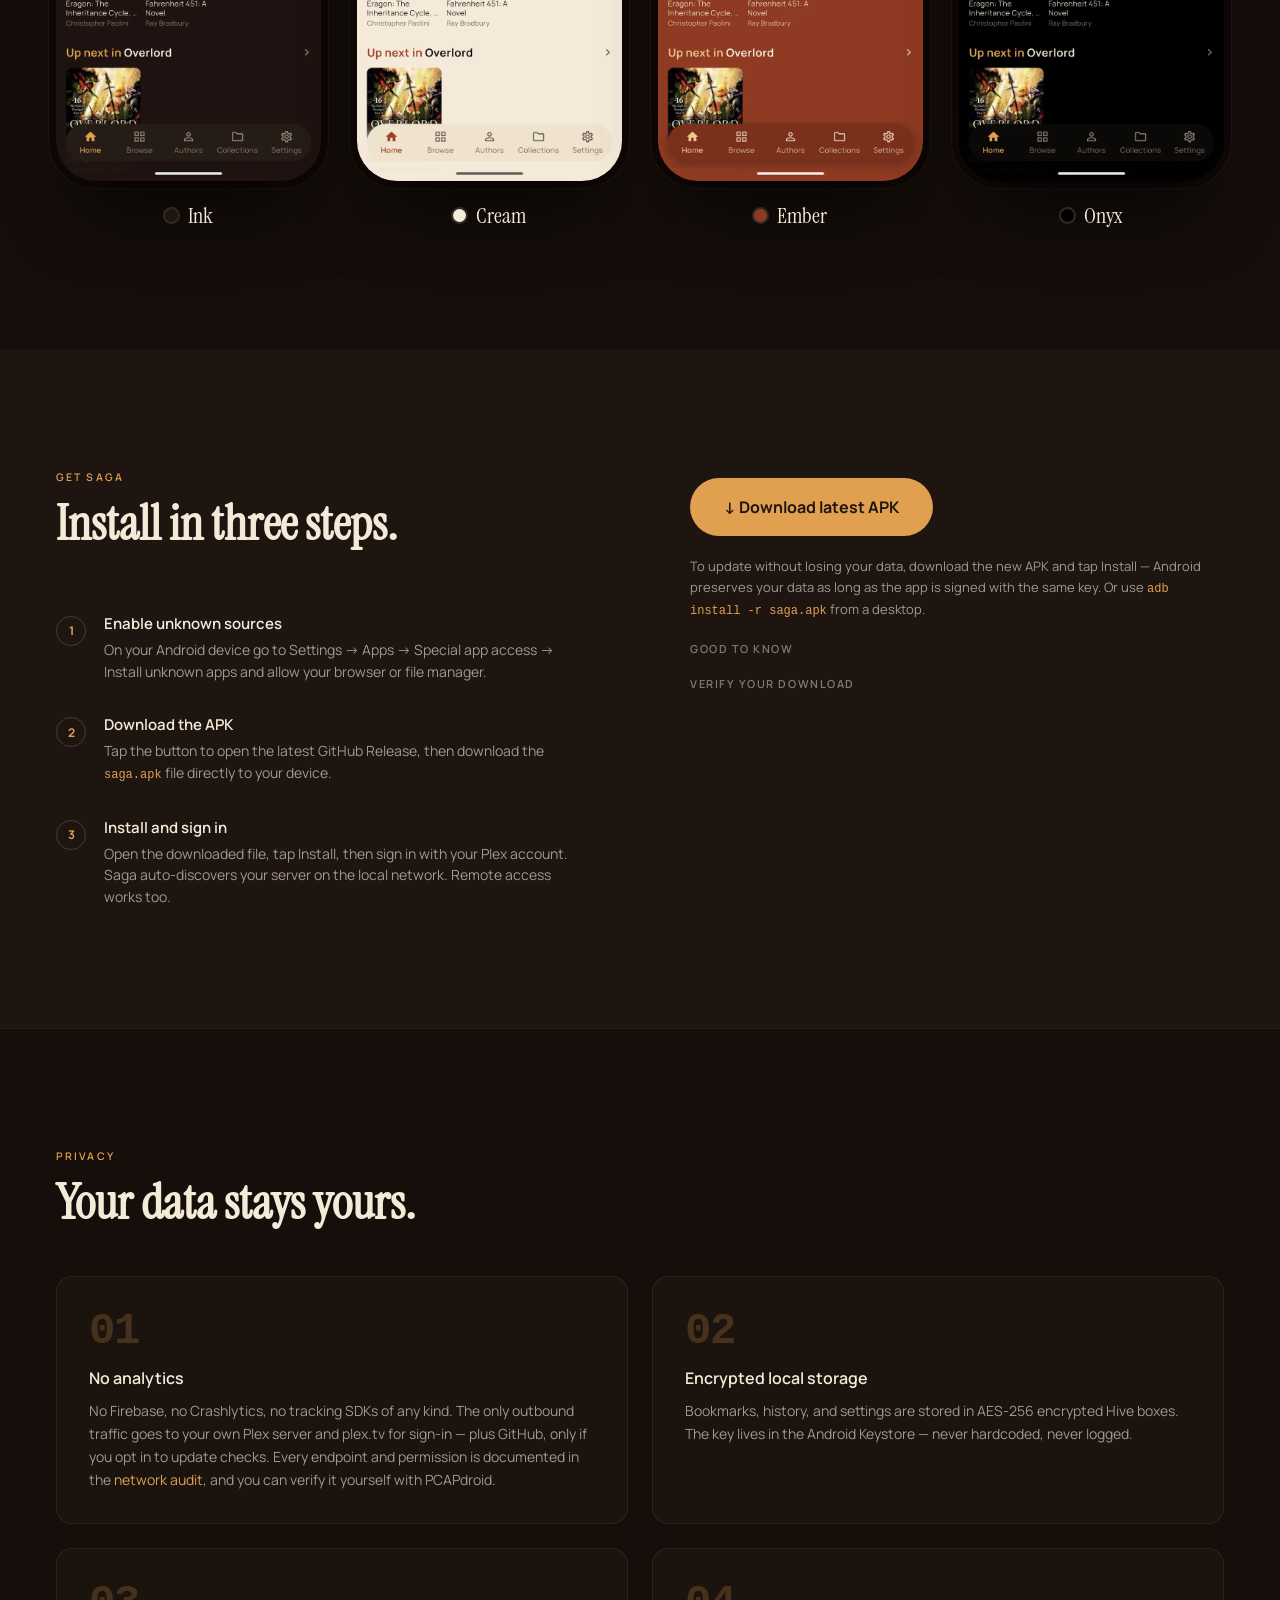
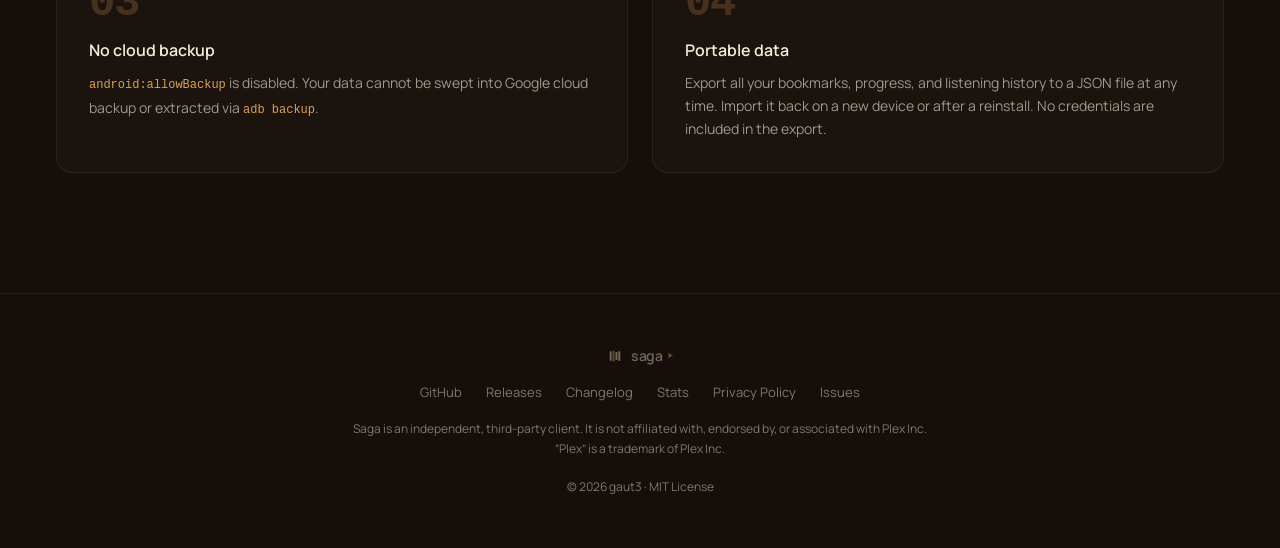
==== commit dc282a20: "Site: stats page with weekly download history - docs/stats.html: download totals, a per-release tabl" ====
--- a/docs/index.html
+++ b/docs/index.html
@@ -668,6 +668,7 @@
     <a href="https://github.com/gaut3/saga" target="_blank" rel="noopener">GitHub</a>
     <a href="https://github.com/gaut3/saga/releases" target="_blank" rel="noopener">Releases</a>
     <a href="changelog.html">Changelog</a>
+    <a href="stats.html">Stats</a>
     <a href="https://github.com/gaut3/saga/blob/main/PRIVACY_POLICY.md" target="_blank" rel="noopener">Privacy Policy</a>
     <a href="https://github.com/gaut3/saga/issues" target="_blank" rel="noopener">Issues</a>
   </div>
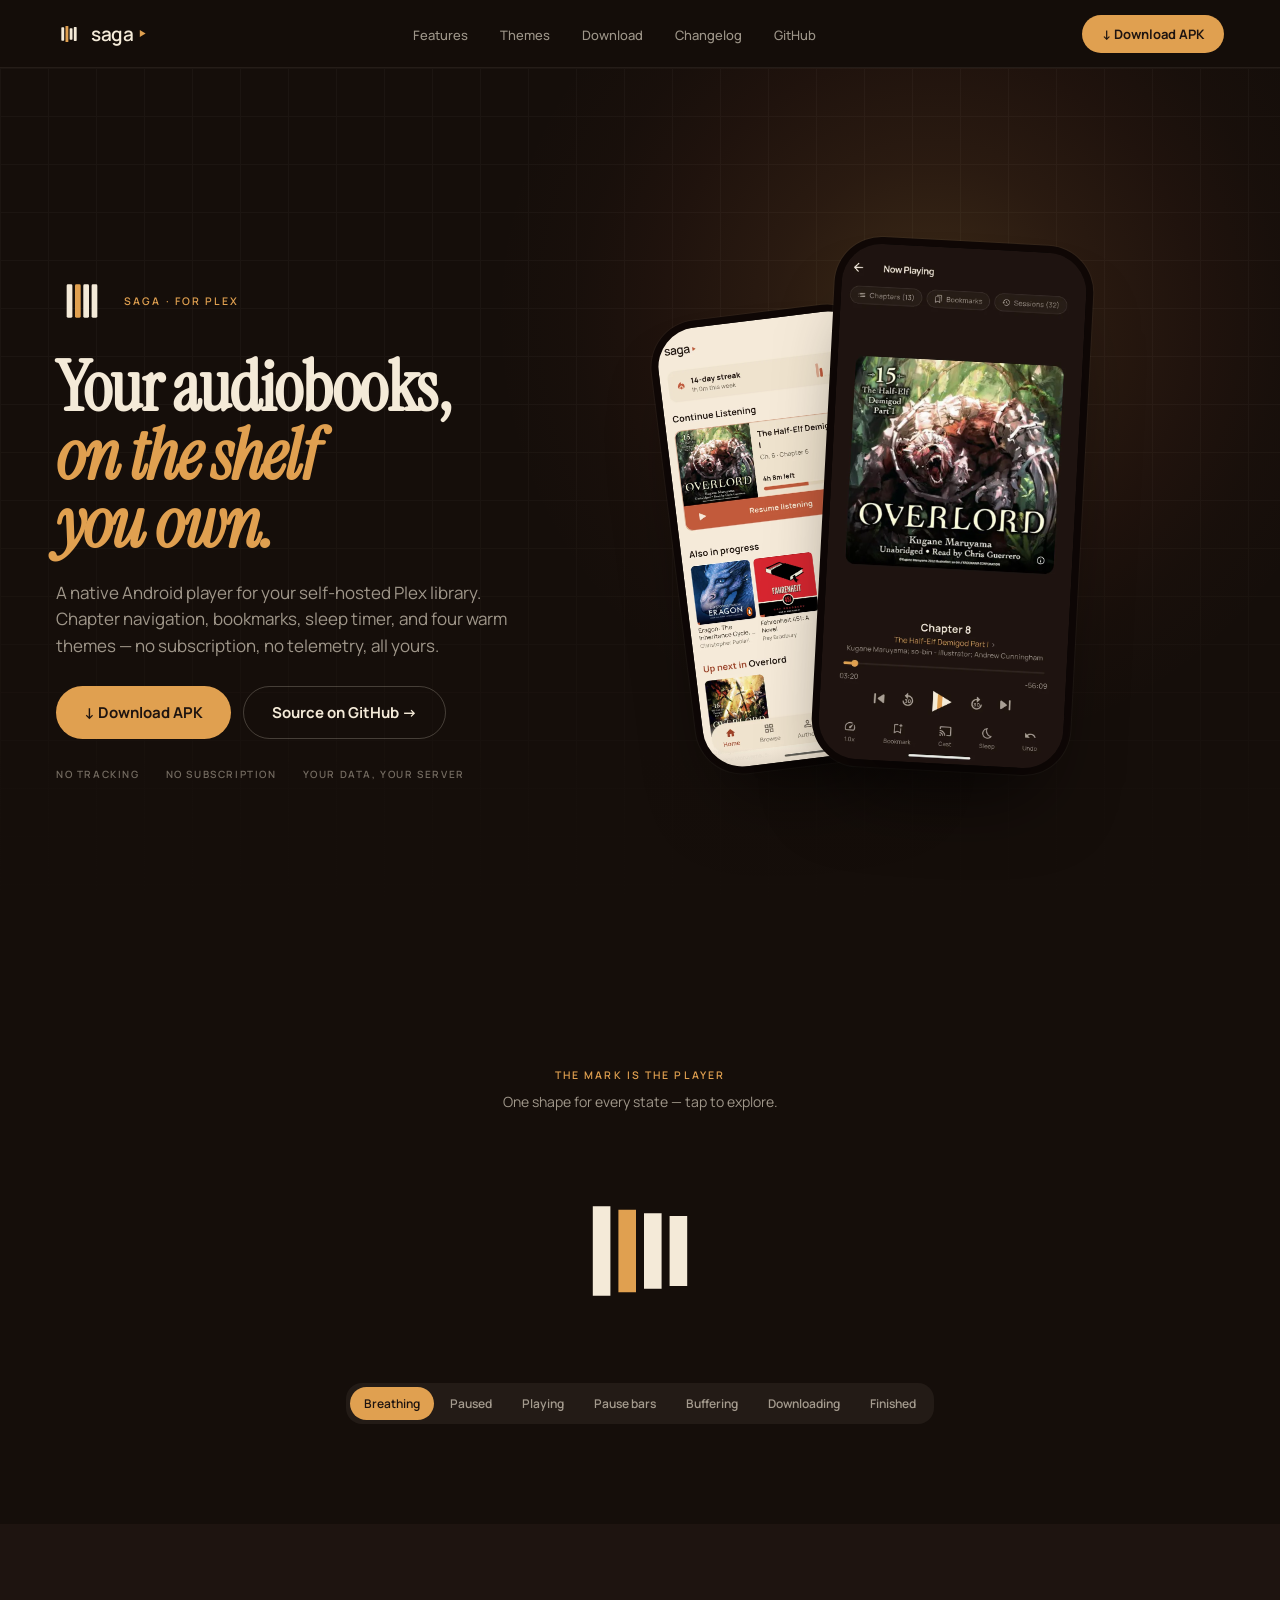
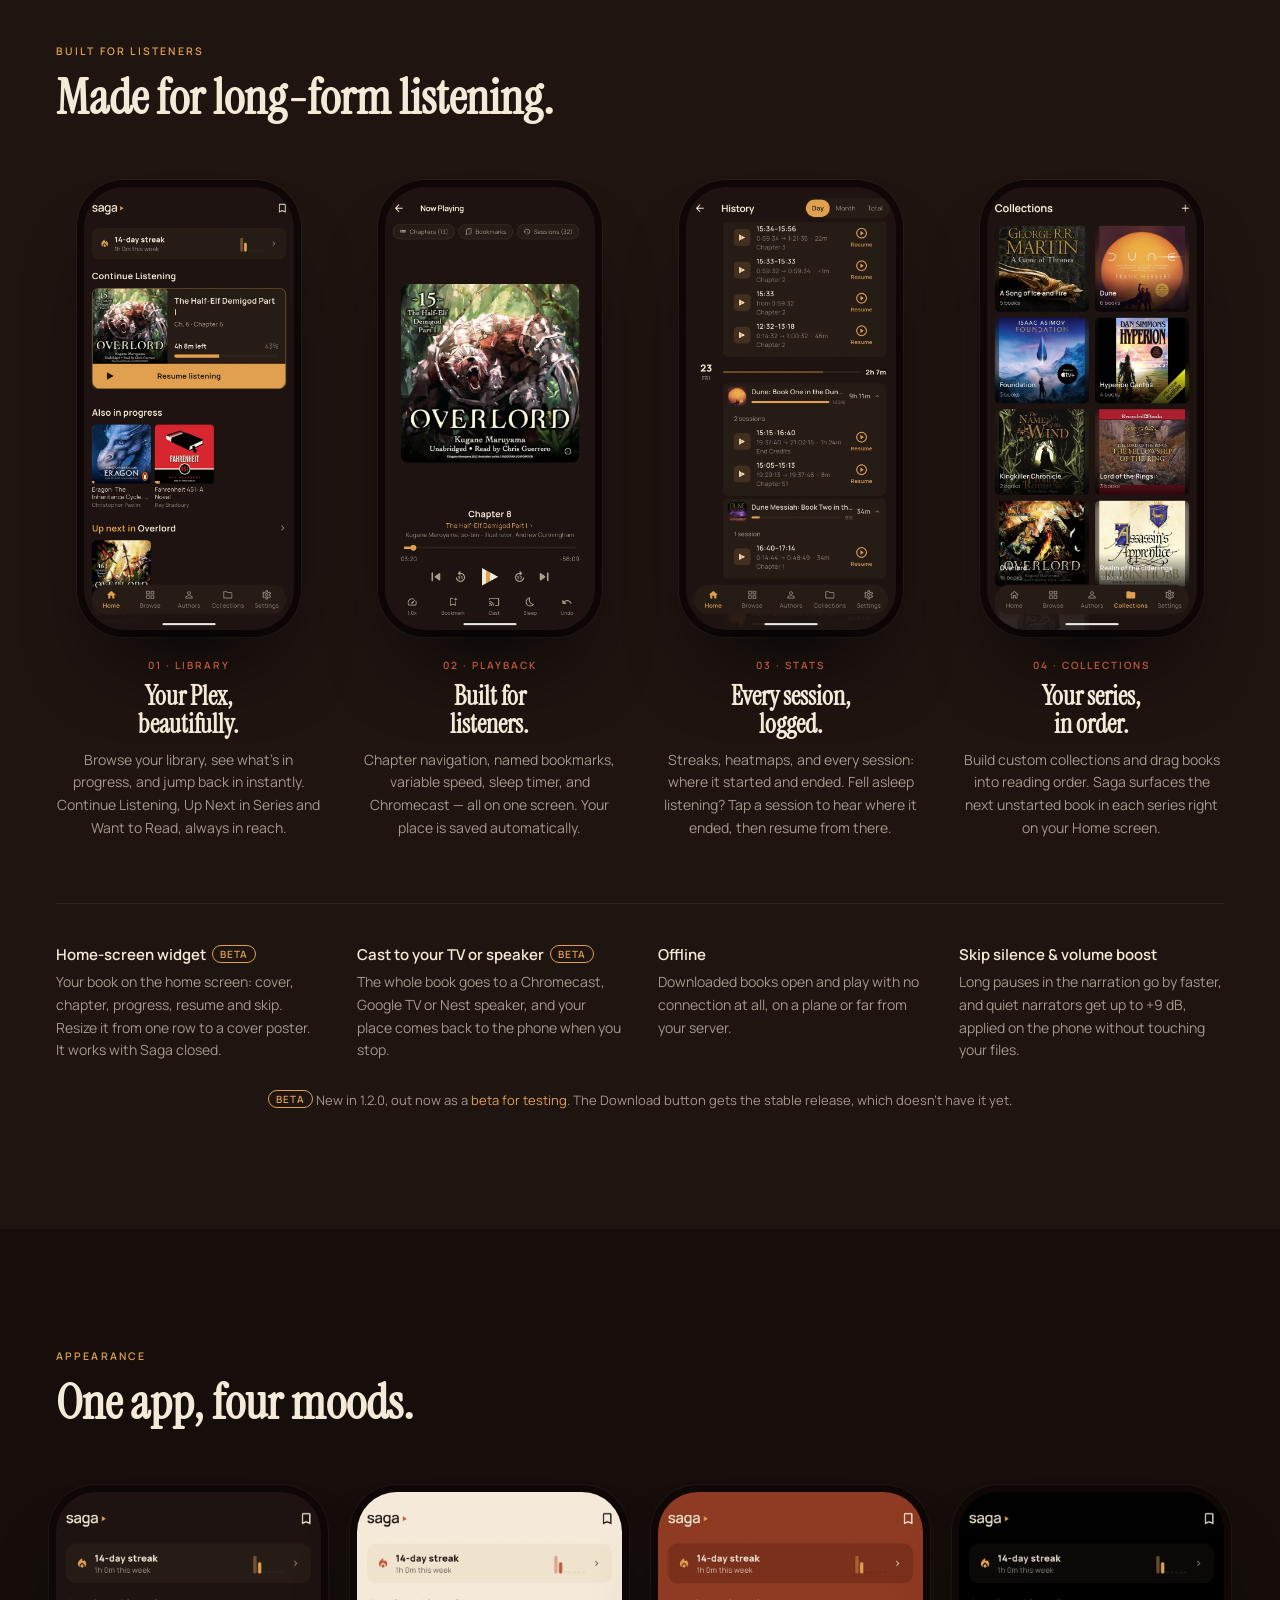
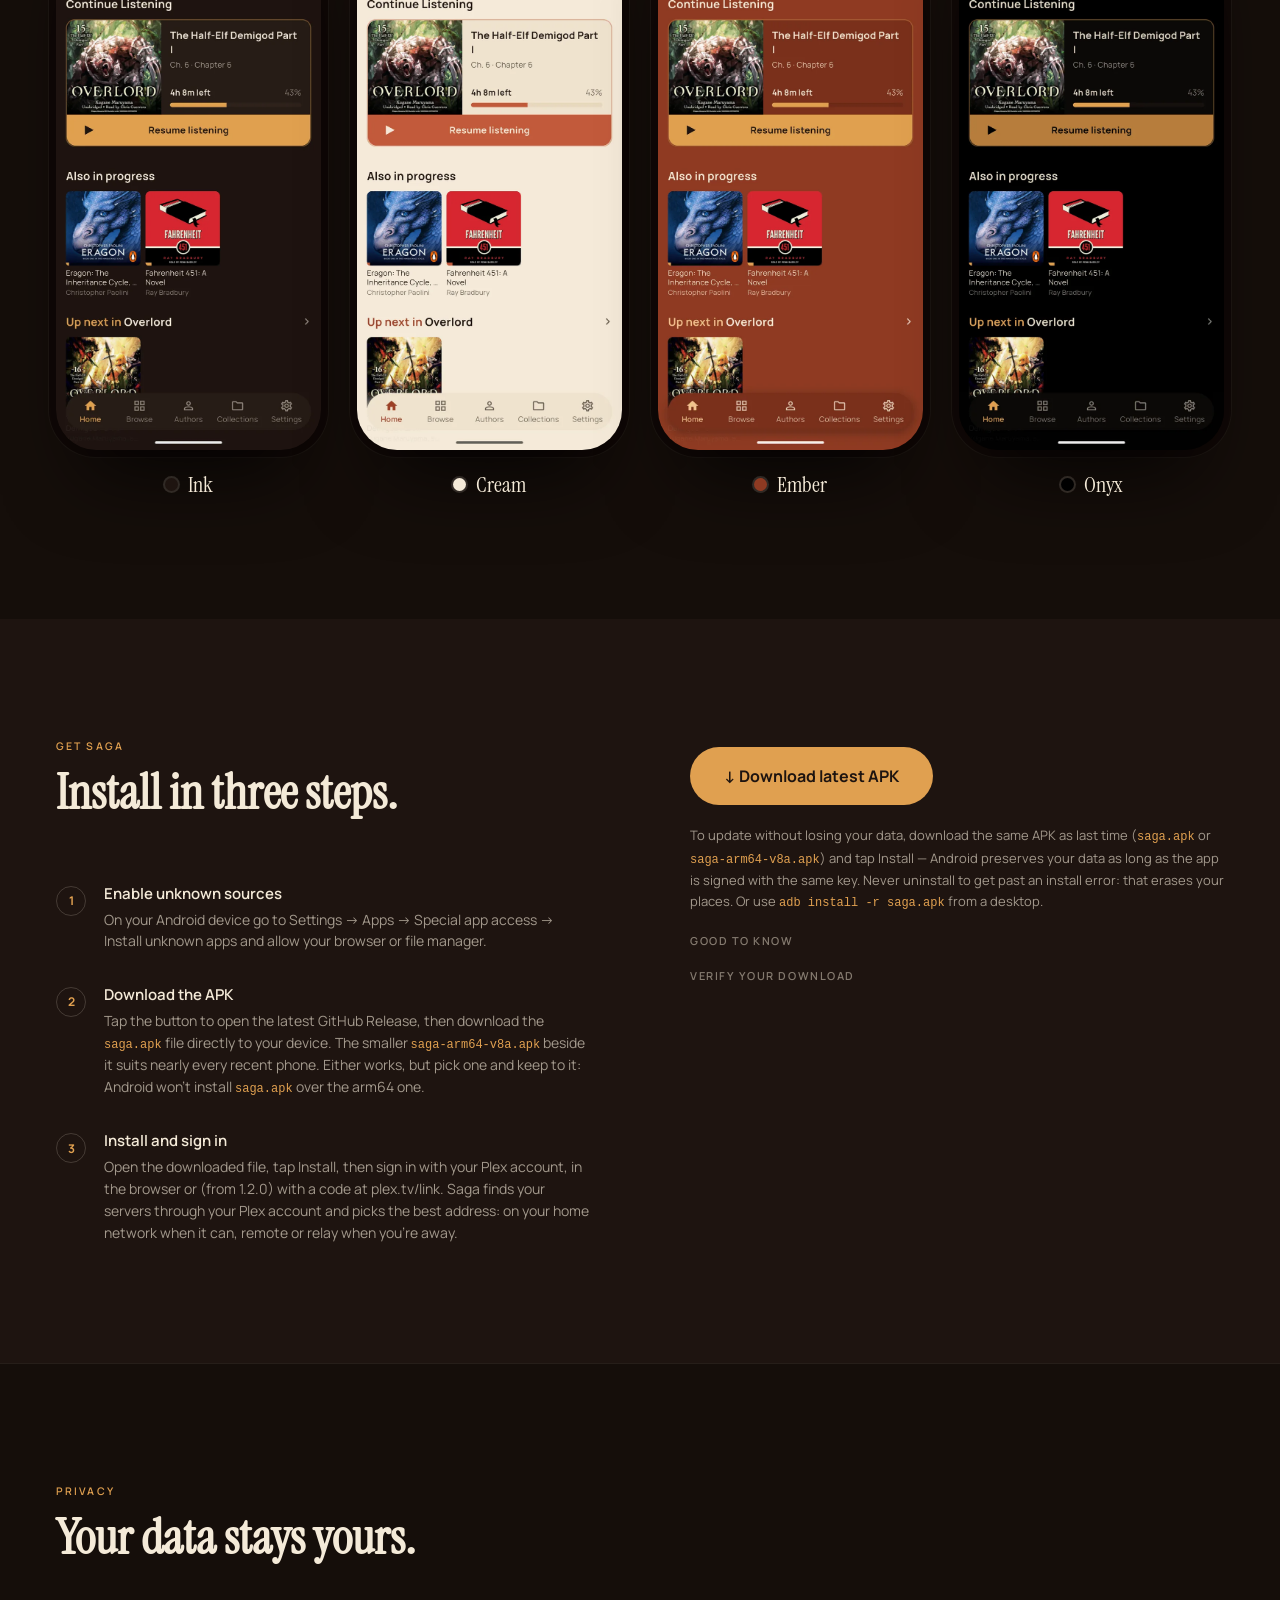
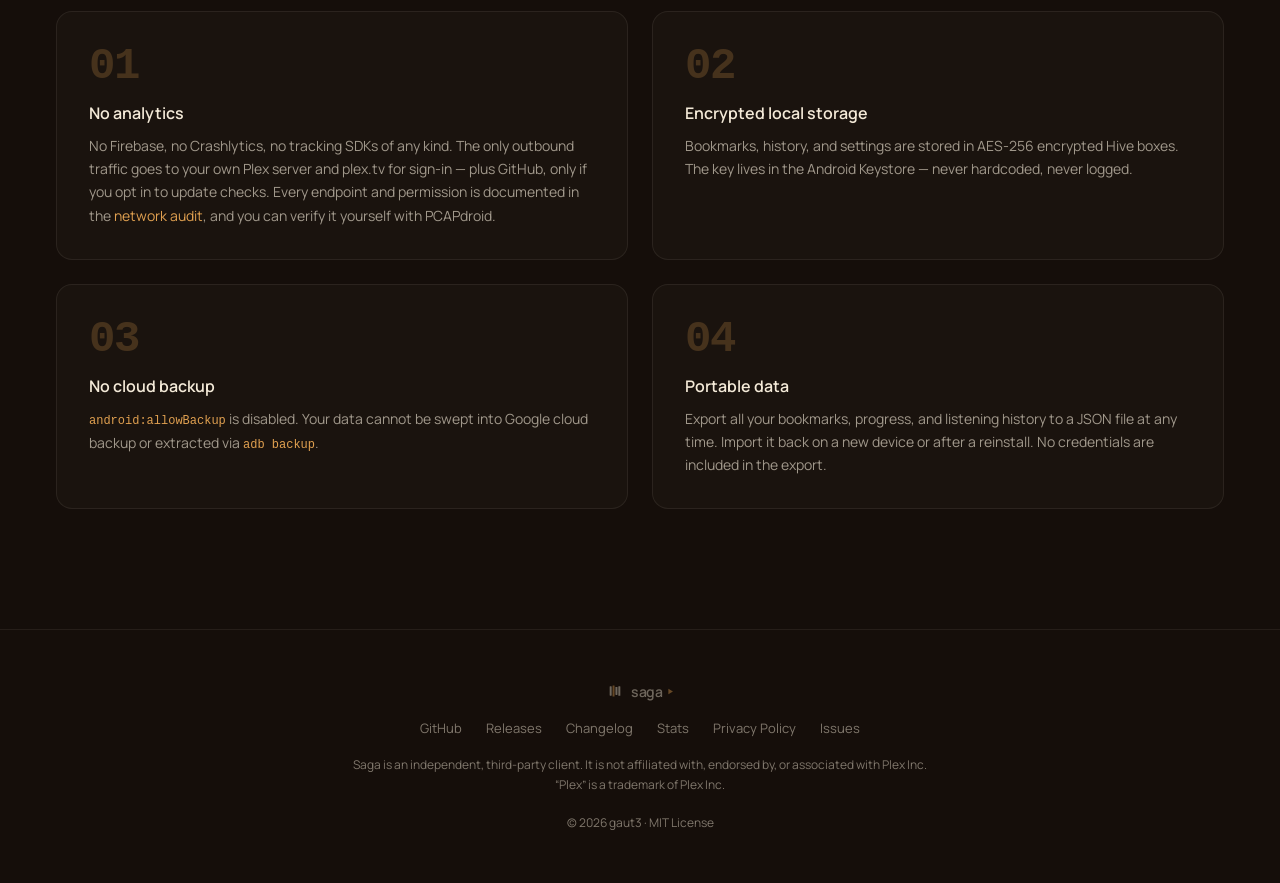
==== commit d74802b9: "README and site match the app; the cast token's limits are stated The README and landing page now co" ====
--- a/docs/index.html
+++ b/docs/index.html
@@ -219,6 +219,22 @@
       font-size: 26px; line-height: 1.1; margin-bottom: 10px;
     }
     .feature-copy p { font-size: 14px; line-height: 1.62; color: var(--sub); }
+
+    .features-more {
+      display: grid; grid-template-columns: repeat(auto-fit, minmax(200px, 1fr));
+      gap: 28px 36px; margin-top: 64px; padding-top: 40px;
+      border-top: 1px solid var(--border); text-align: left;
+    }
+    .features-more h4 { font-size: 15px; font-weight: 600; margin-bottom: 6px; }
+    .features-more p { font-size: 14px; line-height: 1.62; color: var(--sub); }
+    .beta-tag {
+      display: inline-block; margin-left: 6px; padding: 1px 7px;
+      border: 1px solid var(--amber); border-radius: 999px;
+      font-size: 10px; font-weight: 600; letter-spacing: .08em;
+      text-transform: uppercase; color: var(--amber); vertical-align: 2px;
+    }
+    .beta-note { margin-top: 28px; font-size: 13px; color: var(--sub); text-align: center; }
+    .beta-note a { color: var(--amber); text-decoration: none; }
 
     /* ─── THEMES ─── */
     .themes-grid {
@@ -469,7 +485,7 @@
         <div class="feature-copy">
           <div class="feature-eyebrow">01 &middot; Library</div>
           <h3>Your Plex,<br>beautifully.</h3>
-          <p>Browse your library, see what&rsquo;s in progress, and jump back in instantly. Continue Listening and Up Next in Series, always in reach.</p>
+          <p>Browse your library, see what&rsquo;s in progress, and jump back in instantly. Continue Listening, Up Next in Series and Want to Read, always in reach.</p>
         </div>
       </div>
 
@@ -487,7 +503,7 @@
         <div class="feature-copy">
           <div class="feature-eyebrow">03 &middot; Stats</div>
           <h3>Every session,<br>logged.</h3>
-          <p>Streaks, heatmaps, and a full session log. Three tabs &mdash; Day, Month, Total &mdash; so you can see exactly how much you&rsquo;ve been listening.</p>
+          <p>Streaks, heatmaps, and every session: where it started and ended. Fell asleep listening? Tap a session to hear where it ended, then resume from there.</p>
         </div>
       </div>
 
@@ -501,6 +517,25 @@
       </div>
 
     </div>
+    <div class="features-more">
+      <div>
+        <h4>Home-screen widget<span class="beta-tag">Beta</span></h4>
+        <p>Your book on the home screen: cover, chapter, progress, resume and skip. Resize it from one row to a cover poster. It works with Saga closed.</p>
+      </div>
+      <div>
+        <h4>Cast to your TV or speaker<span class="beta-tag">Beta</span></h4>
+        <p>The whole book goes to a Chromecast, Google TV or Nest speaker, and your place comes back to the phone when you stop.</p>
+      </div>
+      <div>
+        <h4>Offline</h4>
+        <p>Downloaded books open and play with no connection at all, on a plane or far from your server.</p>
+      </div>
+      <div>
+        <h4>Skip silence &amp; volume boost</h4>
+        <p>Long pauses in the narration go by faster, and quiet narrators get up to +9&nbsp;dB, applied on the phone without touching your files.</p>
+      </div>
+    </div>
+    <p class="beta-note"><span class="beta-tag" style="margin-left:0">Beta</span> New in 1.2.0, out now as a <a href="https://github.com/gaut3/saga/releases">beta for testing</a>. The Download button gets the stable release, which doesn&rsquo;t have it yet.</p>
   </div>
 </section>
 
@@ -567,14 +602,14 @@
             <div class="step-num">2</div>
             <div class="step-body">
               <h4>Download the APK</h4>
-              <p>Tap the button to open the latest GitHub Release, then download the <code style="font-family:monospace;color:var(--amber);font-size:12px">saga.apk</code> file directly to your device.</p>
+              <p>Tap the button to open the latest GitHub Release, then download the <code style="font-family:monospace;color:var(--amber);font-size:12px">saga.apk</code> file directly to your device. The smaller <code style="font-family:monospace;color:var(--amber);font-size:12px">saga-arm64-v8a.apk</code> beside it suits nearly every recent phone. Either works, but pick one and keep to it: Android won't install <code style="font-family:monospace;color:var(--amber);font-size:12px">saga.apk</code> over the arm64 one.</p>
             </div>
           </div>
           <div class="step">
             <div class="step-num">3</div>
             <div class="step-body">
               <h4>Install and sign in</h4>
-              <p>Open the downloaded file, tap Install, then sign in with your Plex account. Saga auto-discovers your server on the local network. Remote access works too.</p>
+              <p>Open the downloaded file, tap Install, then sign in with your Plex account, in the browser or (from 1.2.0) with a code at plex.tv/link. Saga finds your servers through your Plex account and picks the best address: on your home network when it can, remote or relay when you&rsquo;re away.</p>
             </div>
           </div>
         </div>
@@ -583,14 +618,17 @@
       <div class="download-aside">
         <a class="btn btn-amber btn-lg" href="https://github.com/gaut3/saga/releases/latest">&#8595; Download latest APK</a>
         <p class="download-note download-note--important">
-          To update without losing your data, download the new APK and tap Install &mdash; Android
-          preserves your data as long as the app is signed with the same key. Or use
+          To update without losing your data, download the same APK as last time
+          (<code>saga.apk</code> or <code>saga-arm64-v8a.apk</code>) and tap Install &mdash; Android
+          preserves your data as long as the app is signed with the same key. Never uninstall
+          to get past an install error: that erases your places. Or use
           <code>adb install -r saga.apk</code> from a desktop.
         </p>
         <details class="download-details">
           <summary>Good to know</summary>
           <p class="download-note">Requires Android 7.0+. A running Plex Media Server with an audiobook library is required.</p>
           <p class="download-note">Prefer not to use mobile data? Enable Wi-Fi-only downloads in Settings &mdash; Saga checks your connection before each job and downloads only on Wi-Fi or ethernet.</p>
+          <p class="download-note">Using Android Auto? It only lists apps from the Play Store until you allow others: in Android Auto's settings, tap <em>Version</em> about ten times, then &#8942; &rarr; Developer settings &rarr; Unknown sources. Without it, Saga&rsquo;s audio still plays through the car; you just can&rsquo;t pick books on the car&rsquo;s screen. <a href="https://github.com/gaut3/saga#troubleshooting" style="color:var(--amber);text-decoration:none">Step by step &rarr;</a></p>
           <p class="download-note">
             Prefer to build from source?<br>
             <a href="https://github.com/gaut3/saga" style="color:var(--amber);text-decoration:none">See the README &rarr;</a>
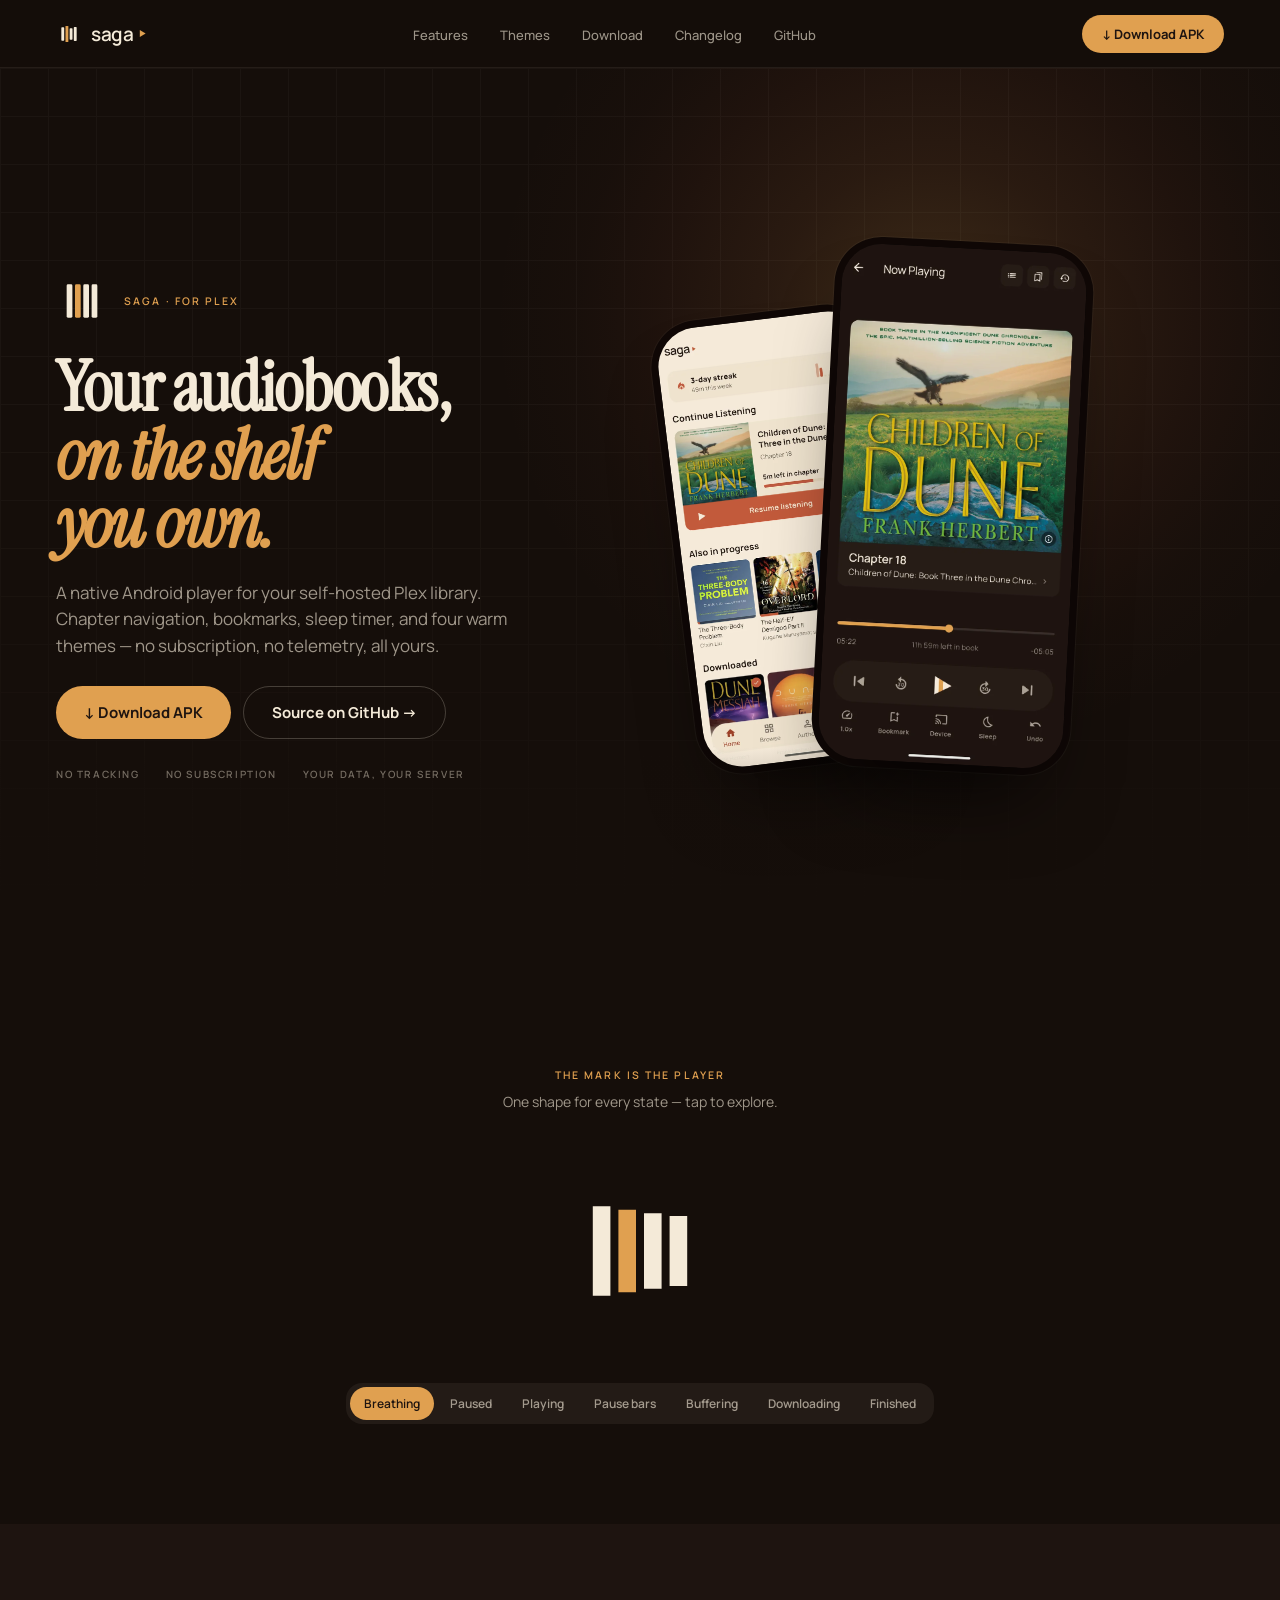
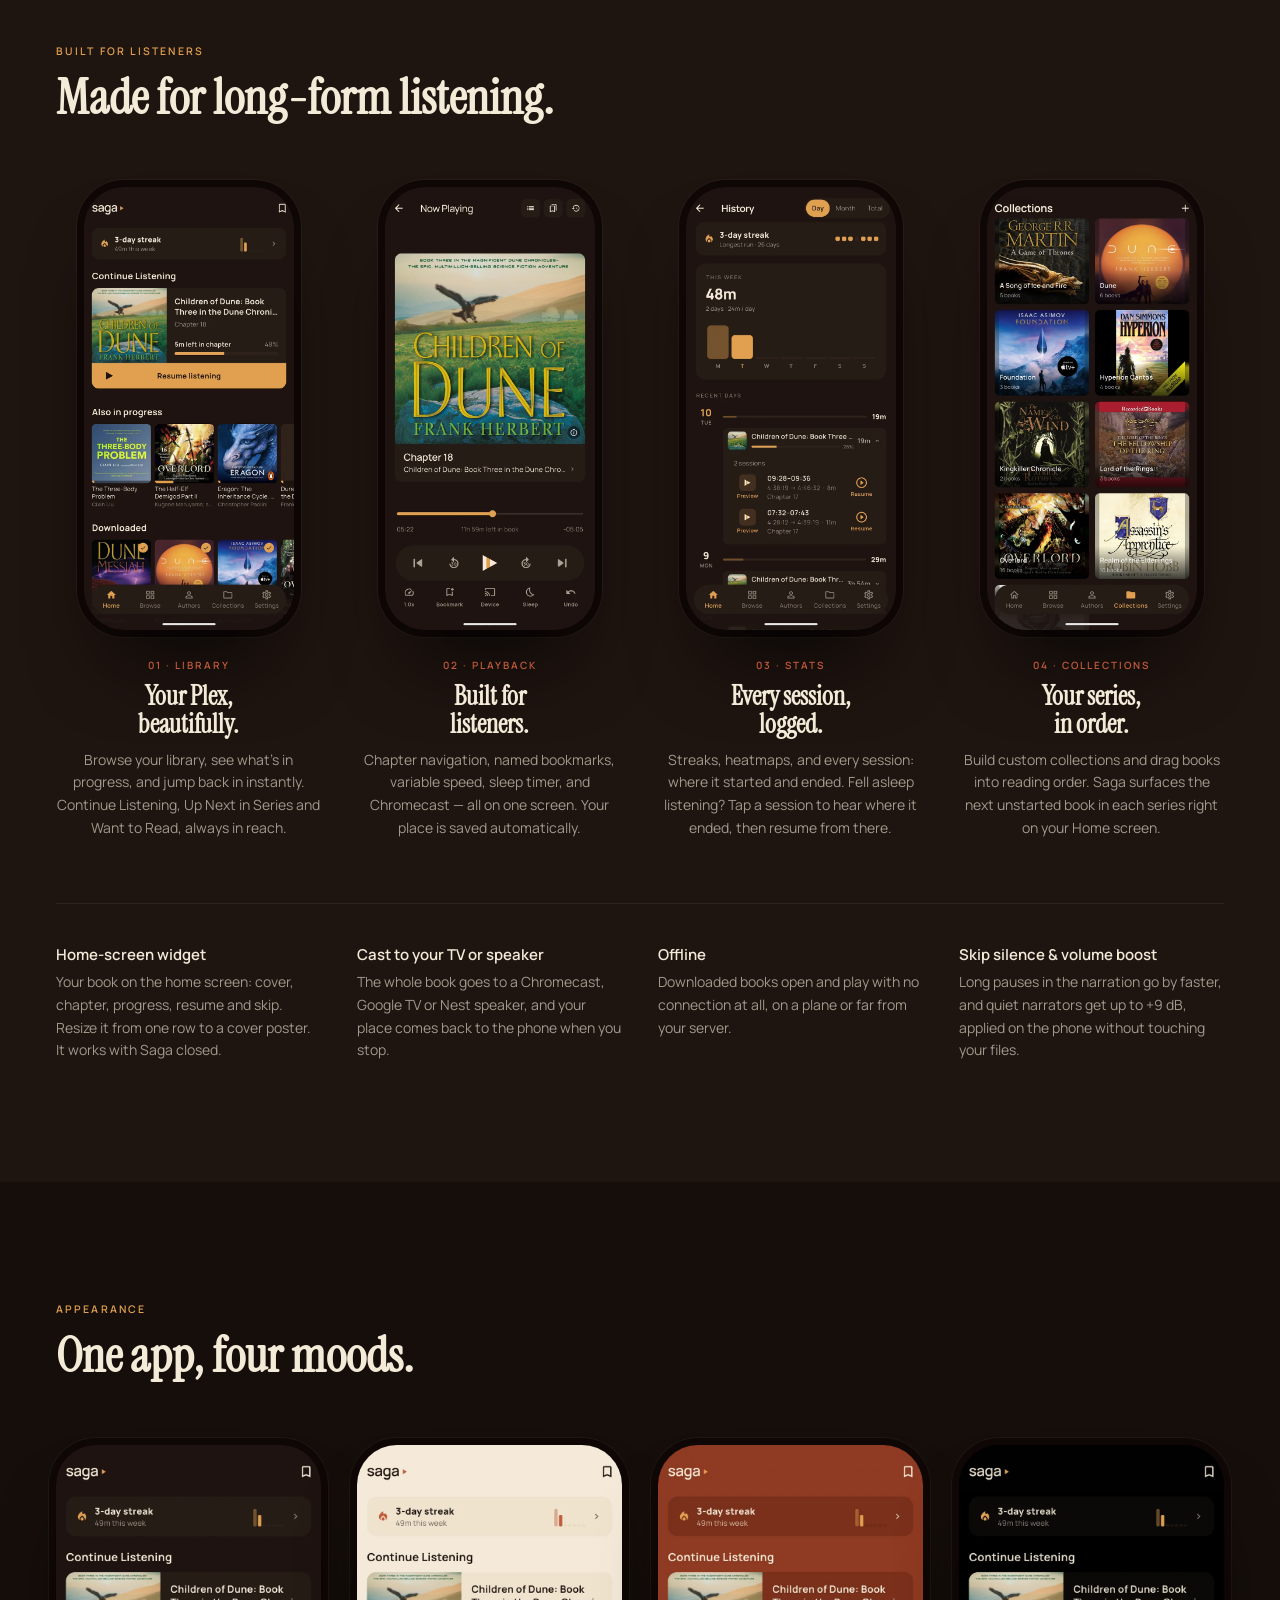
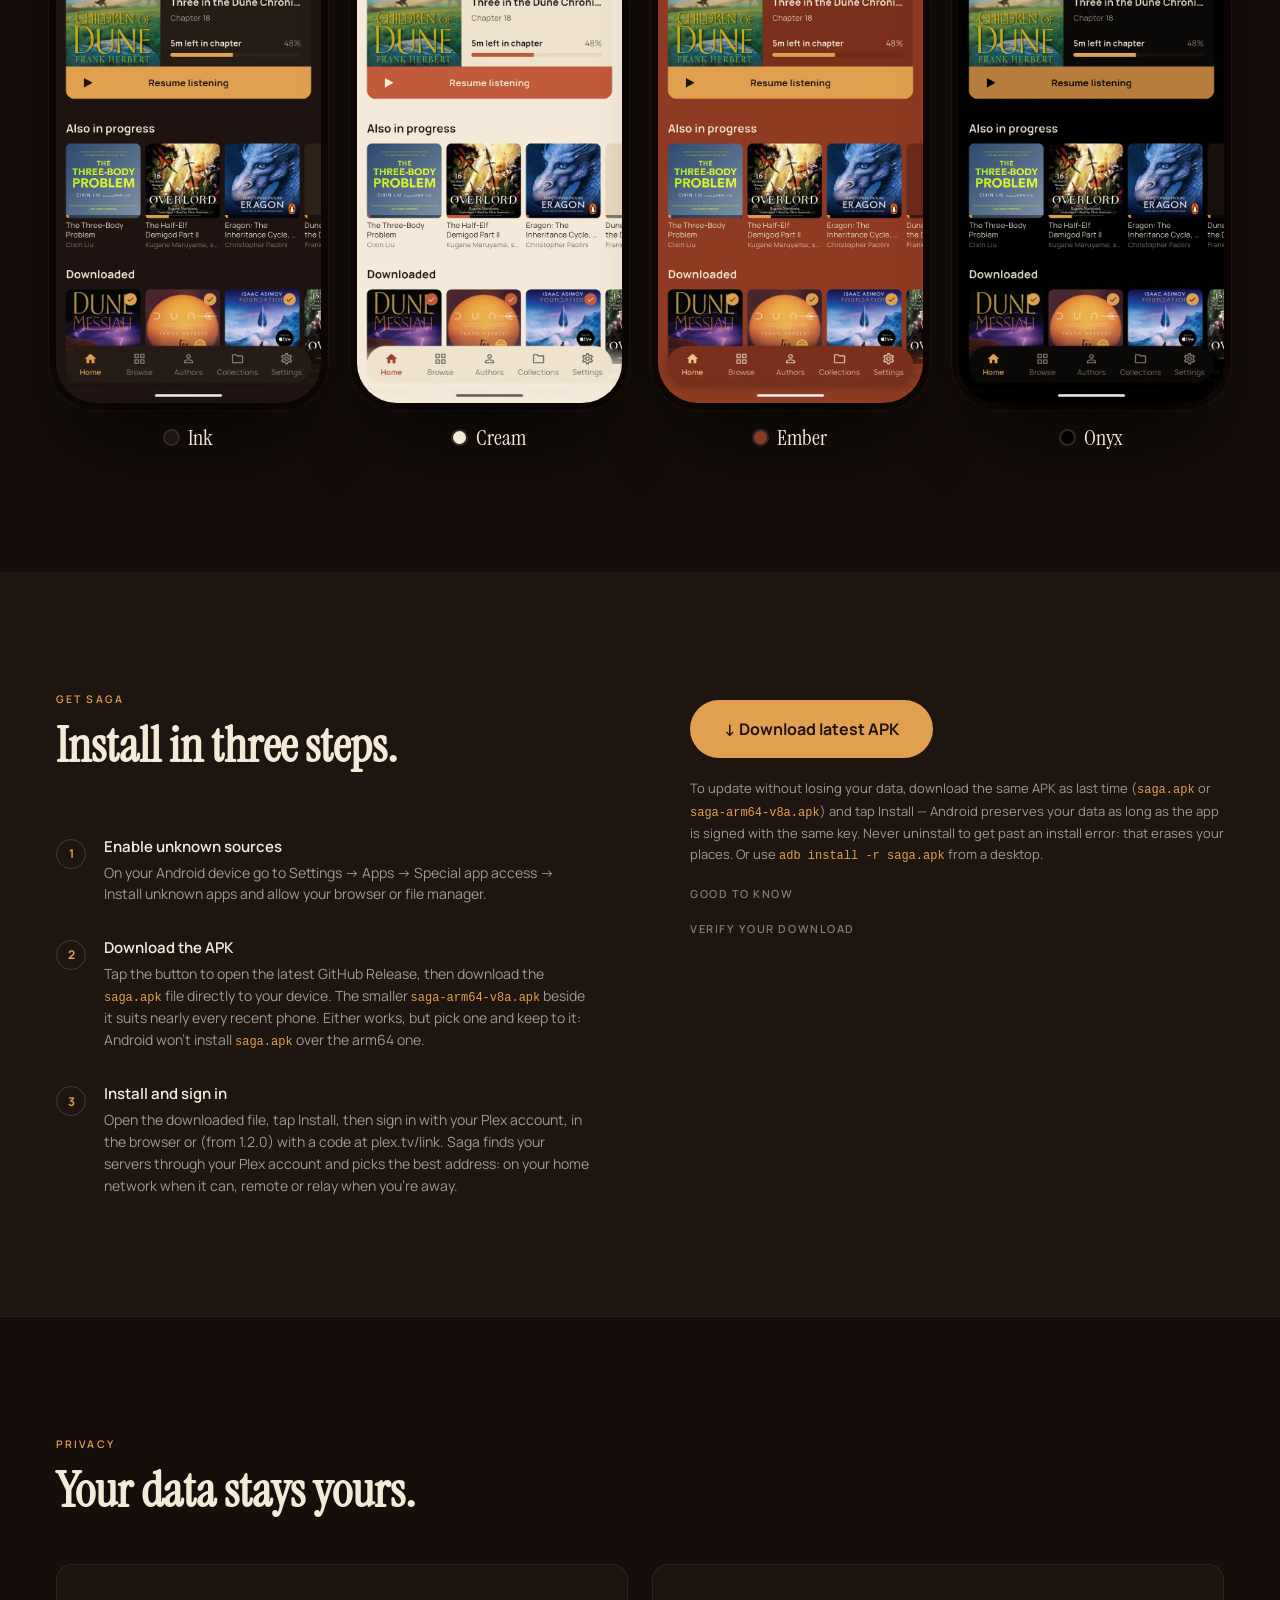
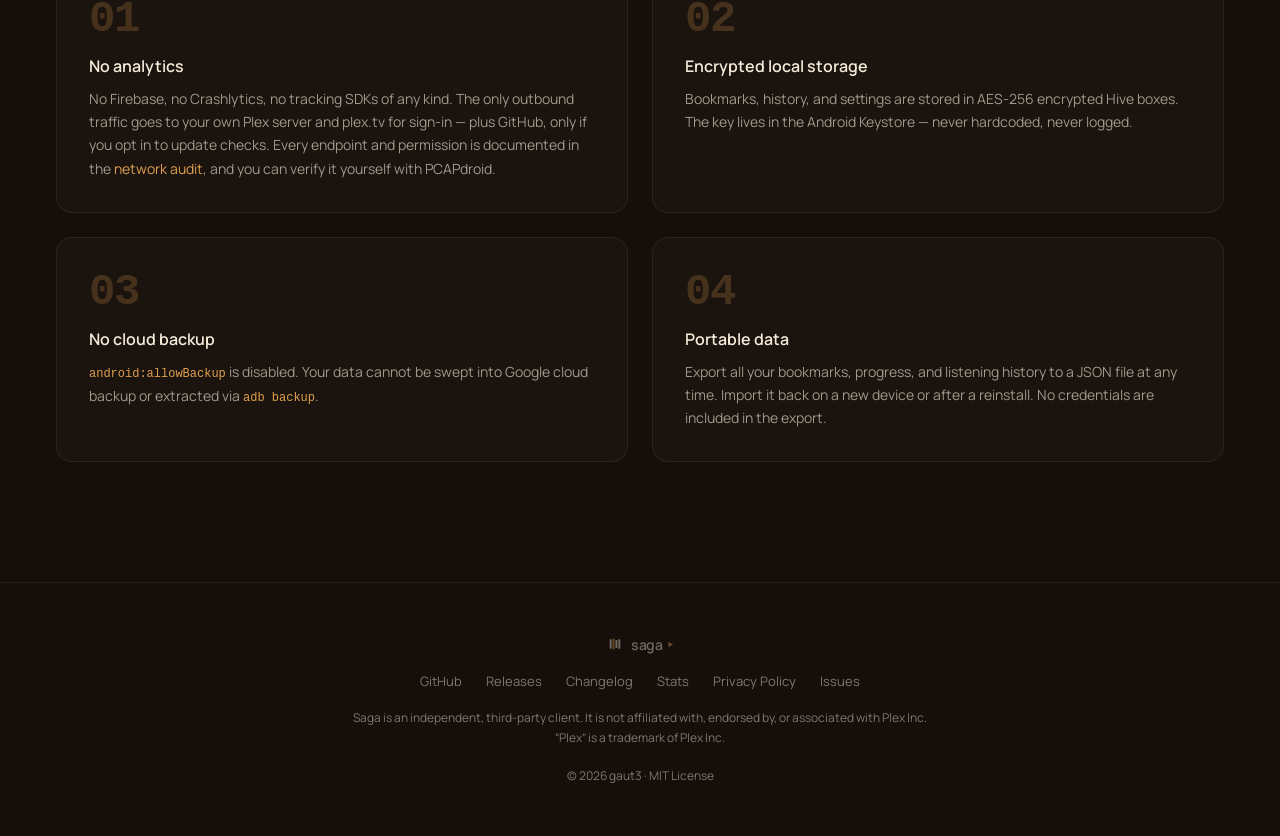
==== commit 02269bed: "1.2.0 Version 1.2.0+31 (arm64 versionCode 2031, past beta 7's 2030) and the changelog dated. The REA" ====
--- a/docs/index.html
+++ b/docs/index.html
@@ -519,11 +519,11 @@
     </div>
     <div class="features-more">
       <div>
-        <h4>Home-screen widget<span class="beta-tag">Beta</span></h4>
+        <h4>Home-screen widget</h4>
         <p>Your book on the home screen: cover, chapter, progress, resume and skip. Resize it from one row to a cover poster. It works with Saga closed.</p>
       </div>
       <div>
-        <h4>Cast to your TV or speaker<span class="beta-tag">Beta</span></h4>
+        <h4>Cast to your TV or speaker</h4>
         <p>The whole book goes to a Chromecast, Google TV or Nest speaker, and your place comes back to the phone when you stop.</p>
       </div>
       <div>
@@ -535,7 +535,6 @@
         <p>Long pauses in the narration go by faster, and quiet narrators get up to +9&nbsp;dB, applied on the phone without touching your files.</p>
       </div>
     </div>
-    <p class="beta-note"><span class="beta-tag" style="margin-left:0">Beta</span> New in 1.2.0, out now as a <a href="https://github.com/gaut3/saga/releases">beta for testing</a>. The Download button gets the stable release, which doesn&rsquo;t have it yet.</p>
   </div>
 </section>
 
